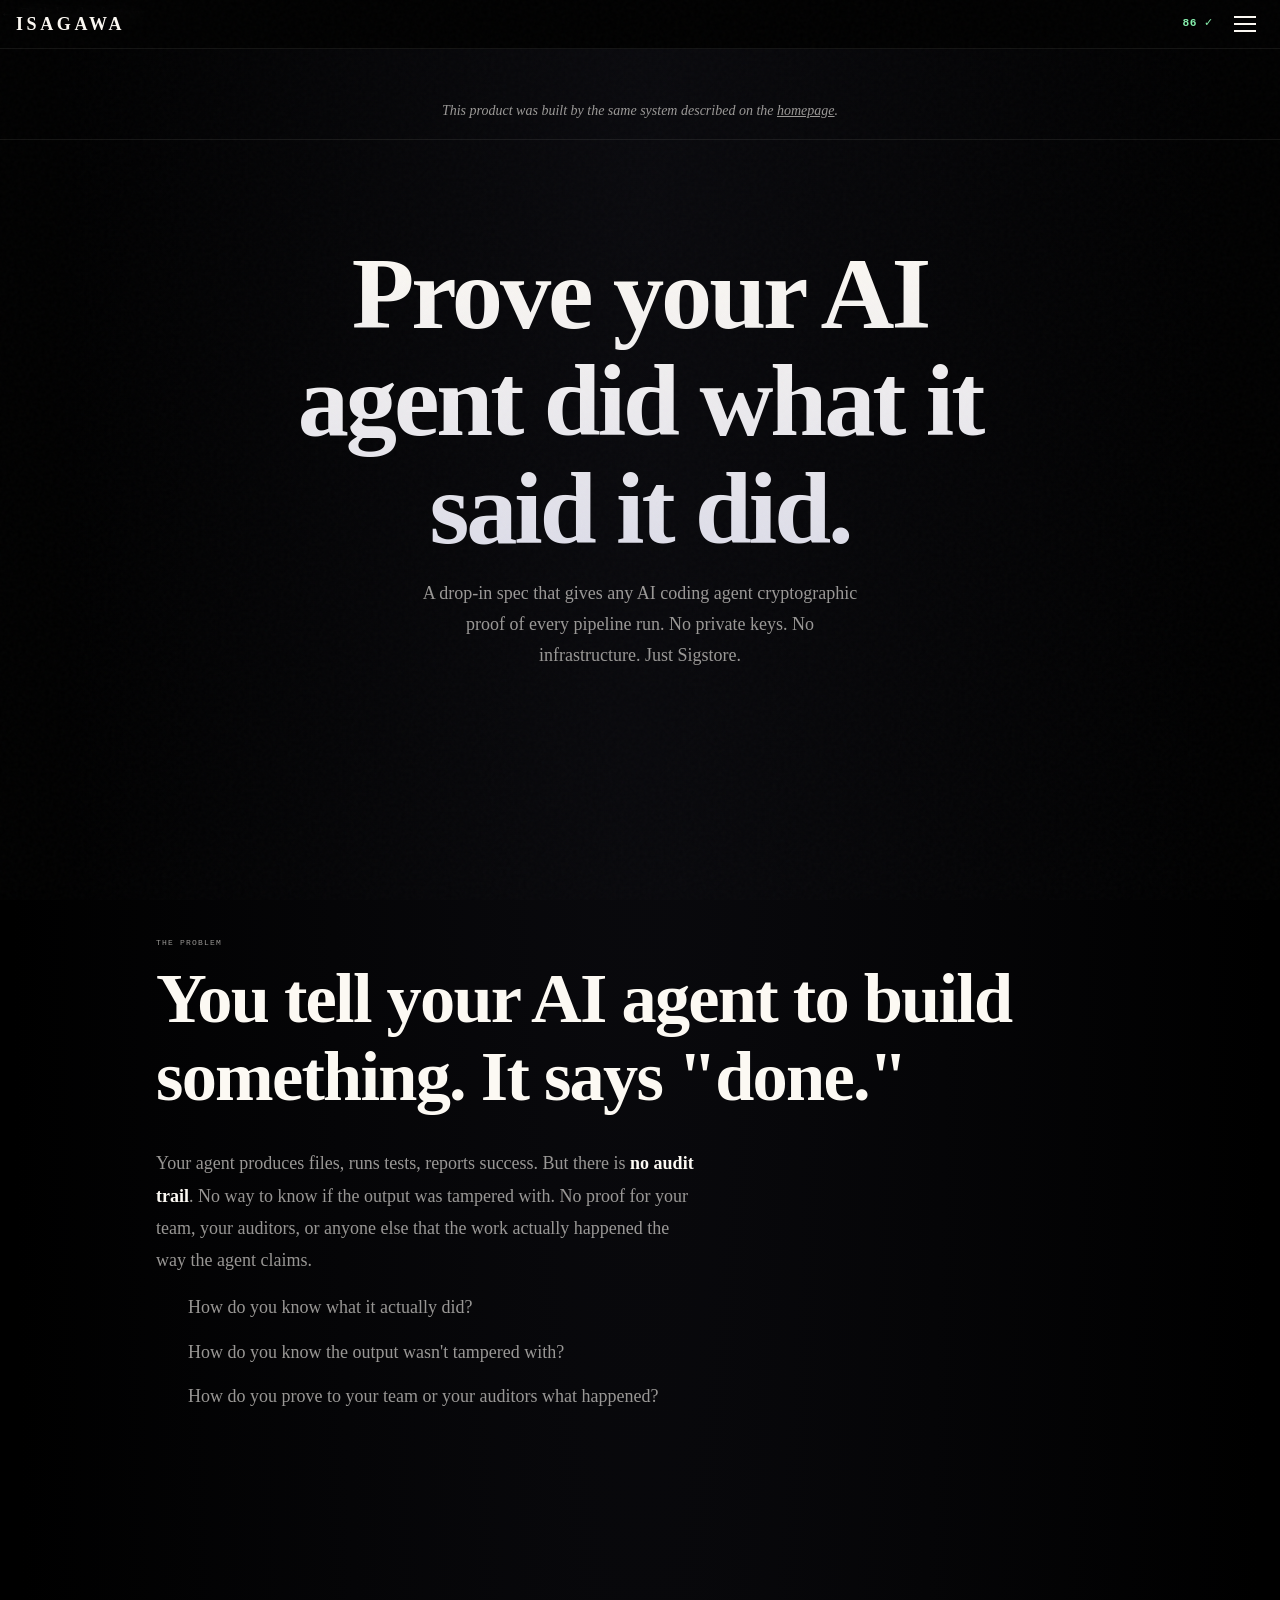
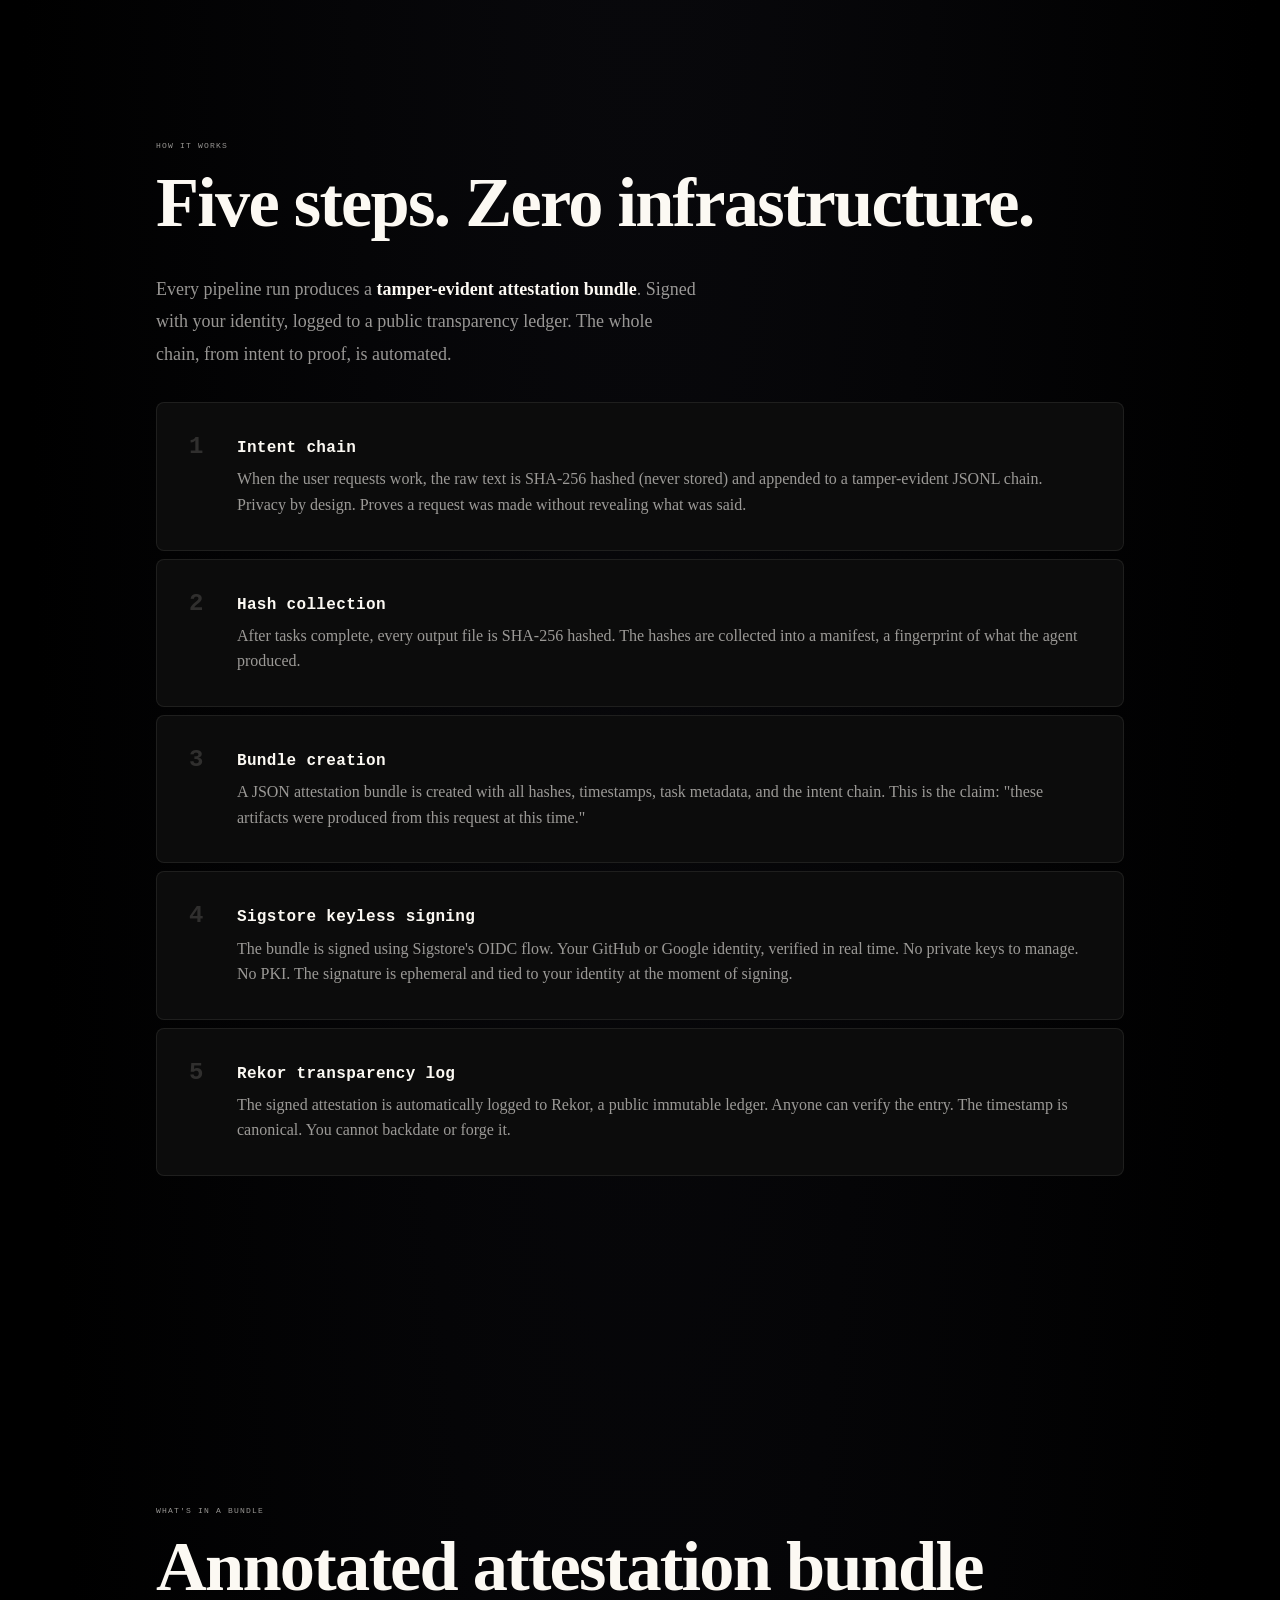
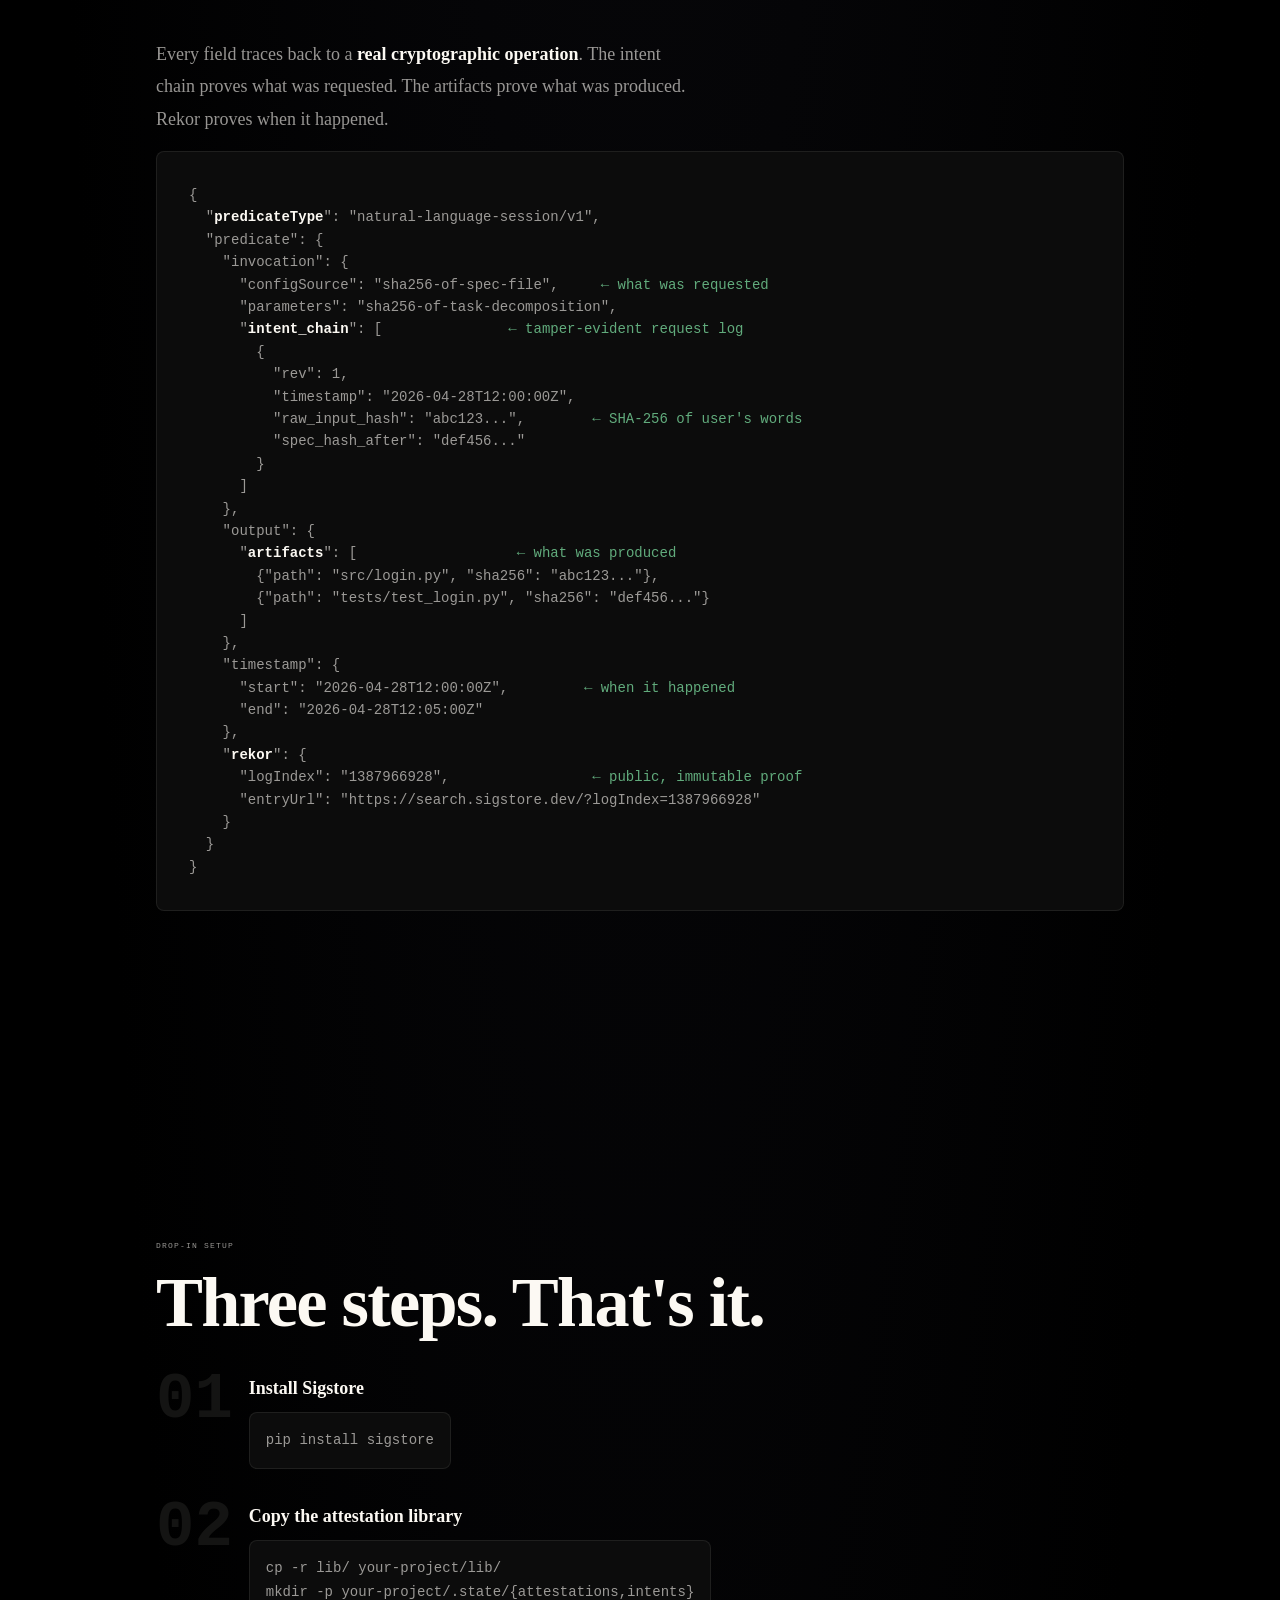
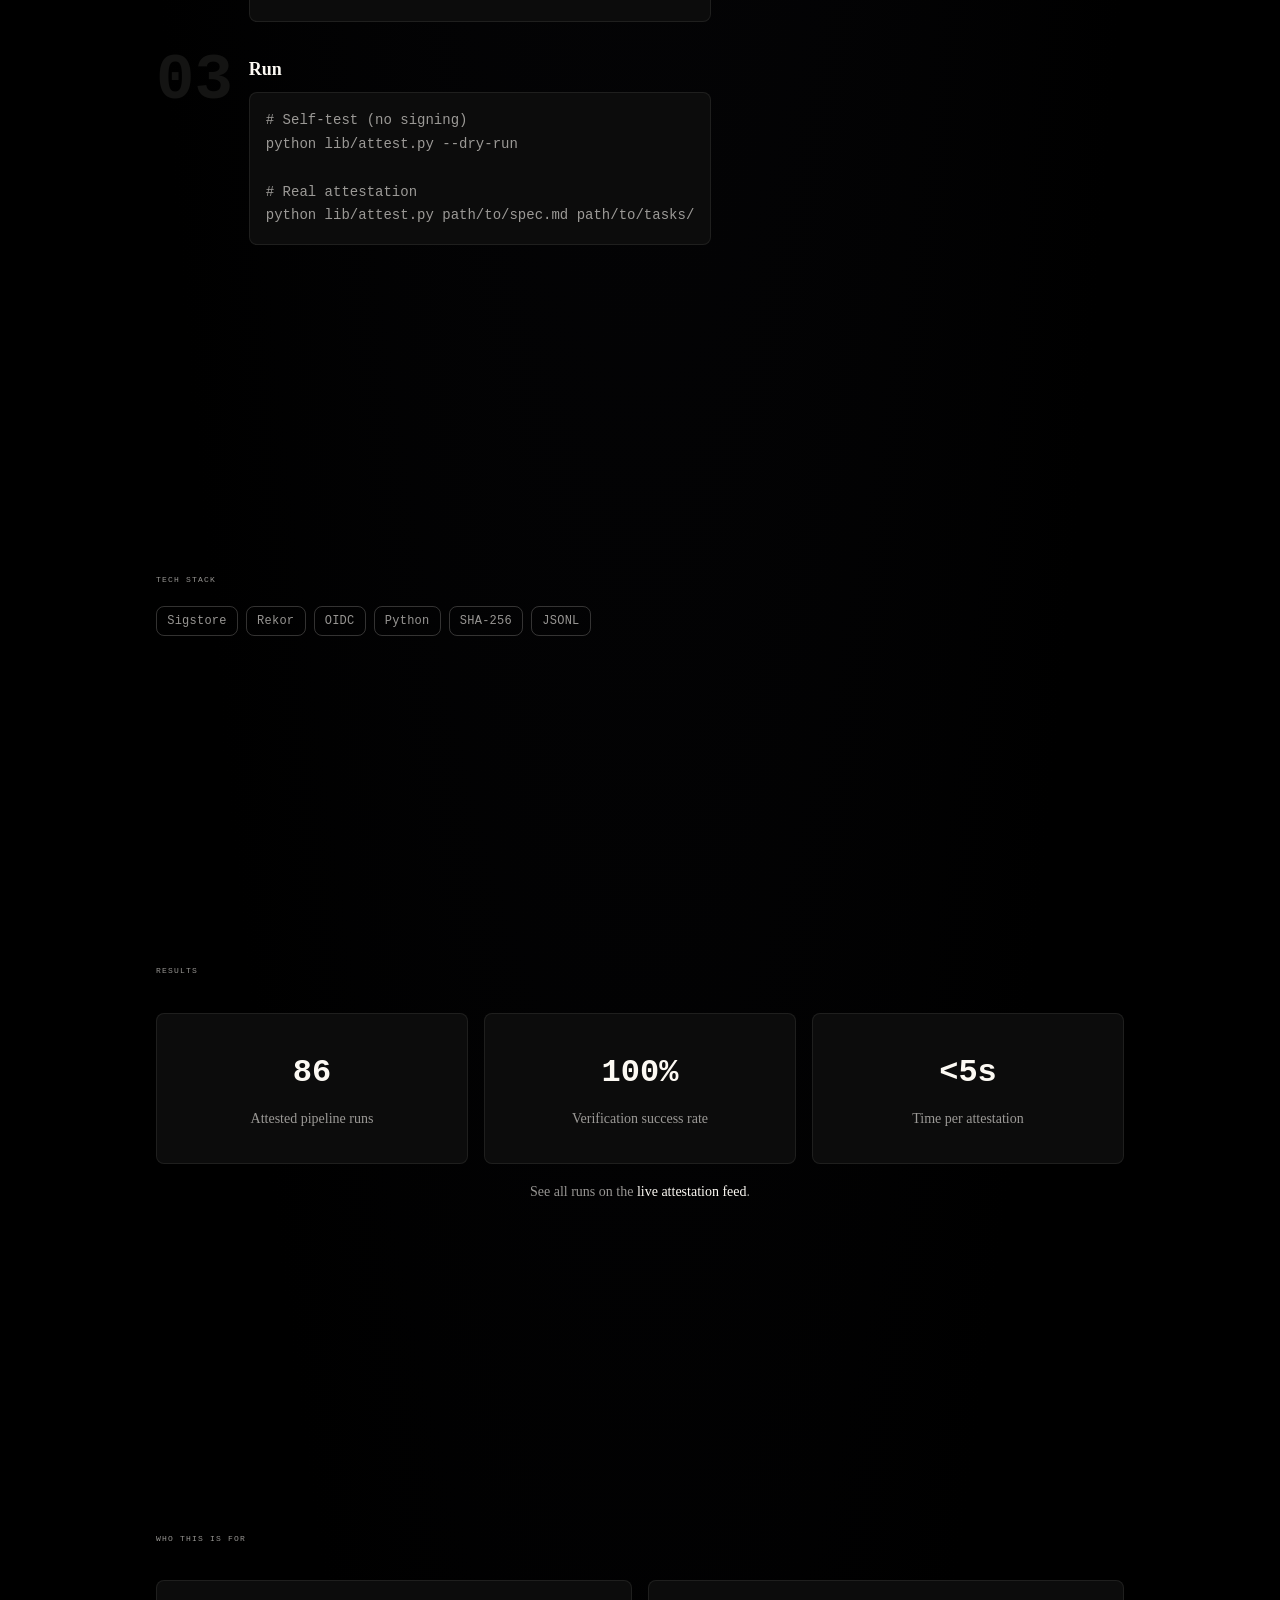
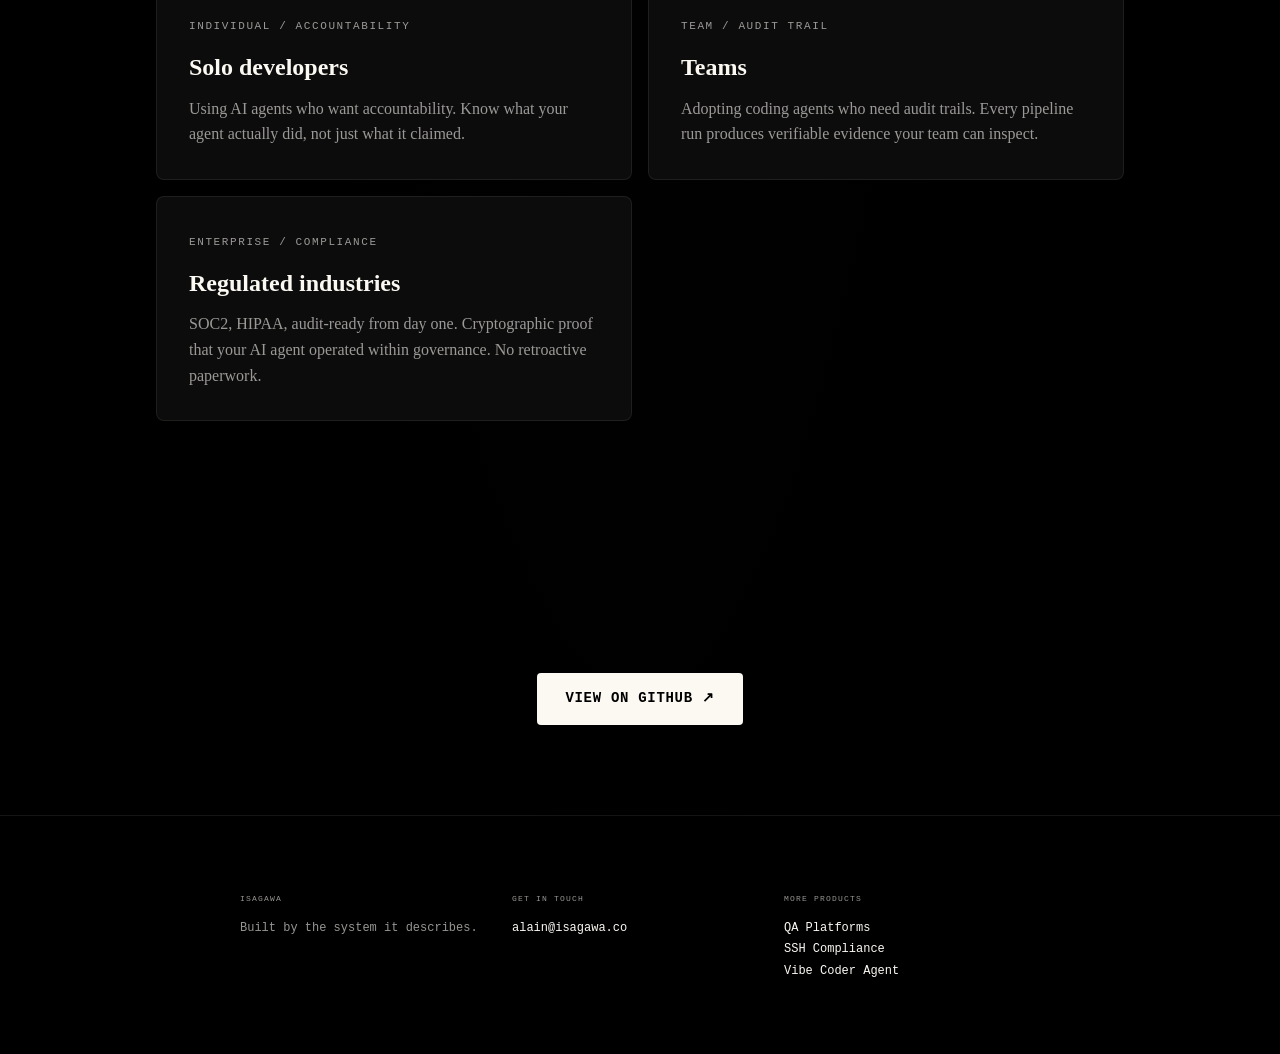
==== attestation.html @ dd785f7c "feat: hamburger-only nav with expandable Products accordion Replace flat inline nav with slide-in pa" ====
<!DOCTYPE html>
<html lang="en">
<head>
  <meta charset="UTF-8">
  <meta name="viewport" content="width=device-width, initial-scale=1.0">
  <title>Isagawa | Attestation Pipeline</title>
  <link rel="stylesheet" href="attestation.css">
  <link rel="stylesheet" href="nav.css">
</head>
<body>
  <header class="site-header">
    <nav class="nav">
      <a href="index.html" class="nav__logo">ISAGAWA</a>
      <div class="nav__actions">
        <a href="feed.html" class="attested-counter"><span class="counter-number" id="nav-count">--</span> ✓</a>
        <button class="nav__hamburger" data-menu-toggle aria-label="Toggle menu" aria-expanded="false">
          <span class="nav__hamburger-line"></span>
          <span class="nav__hamburger-line"></span>
          <span class="nav__hamburger-line"></span>
        </button>
      </div>
      <ul class="nav__links">
        <li><a href="index.html">Home</a></li>
        <li><a href="feed.html">Feed</a></li>
        <li class="nav__section">
          <button class="nav__section-toggle" aria-expanded="false">Products <span class="nav__chevron" aria-hidden="true">▾</span></button>
          <ul class="nav__section-items">
            <li><a href="attestation.html">Attestation</a></li>
            <li><a href="qa-platforms.html">QA Platforms</a></li>
            <li><a href="ssh-compliance.html">SSH Compliance</a></li>
            <li><a href="vibe-coder.html">Vibe Coder</a></li>
          </ul>
        </li>
        <li><a href="story.html">The Story</a></li>
      </ul>
    </nav>
  </header>
  <div class="factory-origin"><a href="index.html">&larr; Built by the factory</a></div>

  <div class="loop-badge">
    This product was built by the same system described on the <a href="index.html#self-extension">homepage</a>.
  </div>

  <section class="hero">
    <h1>Prove your AI agent did what it said it did.</h1>
    <p class="hero__sub">A drop-in spec that gives any AI coding agent cryptographic proof of every pipeline run. No private keys. No infrastructure. Just Sigstore.</p>
  </section>

  <section class="page-section">
    <p class="page-section__label">The Problem</p>
    <h2>You tell your AI agent to build something. It says "done."</h2>
    <p class="page-section__narrative">Your agent produces files, runs tests, reports success. But there is <strong>no audit trail</strong>. No way to know if the output was tampered with. No proof for your team, your auditors, or anyone else that the work actually happened the way the agent claims.</p>
    <ul class="problem-list">
      <li>How do you know what it actually did?</li>
      <li>How do you know the output wasn't tampered with?</li>
      <li>How do you prove to your team or your auditors what happened?</li>
    </ul>
  </section>

  <section class="page-section">
    <p class="page-section__label">How It Works</p>
    <h2>Five steps. Zero infrastructure.</h2>
    <p class="page-section__narrative">Every pipeline run produces a <strong>tamper-evident attestation bundle</strong>. Signed with your identity, logged to a public transparency ledger. The whole chain, from intent to proof, is automated.</p>
    <div class="flow-grid">
      <div class="flow-card">
        <span class="flow-num">1</span>
        <div class="flow-content">
          <h3>Intent chain</h3>
          <p>When the user requests work, the raw text is SHA-256 hashed (never stored) and appended to a tamper-evident JSONL chain. Privacy by design. Proves a request was made without revealing what was said.</p>
        </div>
      </div>
      <div class="flow-card">
        <span class="flow-num">2</span>
        <div class="flow-content">
          <h3>Hash collection</h3>
          <p>After tasks complete, every output file is SHA-256 hashed. The hashes are collected into a manifest, a fingerprint of what the agent produced.</p>
        </div>
      </div>
      <div class="flow-card">
        <span class="flow-num">3</span>
        <div class="flow-content">
          <h3>Bundle creation</h3>
          <p>A JSON attestation bundle is created with all hashes, timestamps, task metadata, and the intent chain. This is the claim: "these artifacts were produced from this request at this time."</p>
        </div>
      </div>
      <div class="flow-card">
        <span class="flow-num">4</span>
        <div class="flow-content">
          <h3>Sigstore keyless signing</h3>
          <p>The bundle is signed using Sigstore's OIDC flow. Your GitHub or Google identity, verified in real time. No private keys to manage. No PKI. The signature is ephemeral and tied to your identity at the moment of signing.</p>
        </div>
      </div>
      <div class="flow-card">
        <span class="flow-num">5</span>
        <div class="flow-content">
          <h3>Rekor transparency log</h3>
          <p>The signed attestation is automatically logged to Rekor, a public immutable ledger. Anyone can verify the entry. The timestamp is canonical. You cannot backdate or forge it.</p>
        </div>
      </div>
    </div>
  </section>

  <section class="page-section">
    <p class="page-section__label">What's in a Bundle</p>
    <h2>Annotated attestation bundle</h2>
    <p class="page-section__narrative">Every field traces back to a <strong>real cryptographic operation</strong>. The intent chain proves what was requested. The artifacts prove what was produced. Rekor proves when it happened.</p>
    <div class="bundle-block">
      <pre>{
  "<span class="hl">predicateType</span>": "natural-language-session/v1",
  "predicate": {
    "invocation": {
      "configSource": "sha256-of-spec-file",     <span class="comment">← what was requested</span>
      "parameters": "sha256-of-task-decomposition",
      "<span class="hl">intent_chain</span>": [               <span class="comment">← tamper-evident request log</span>
        {
          "rev": 1,
          "timestamp": "2026-04-28T12:00:00Z",
          "raw_input_hash": "abc123...",        <span class="comment">← SHA-256 of user's words</span>
          "spec_hash_after": "def456..."
        }
      ]
    },
    "output": {
      "<span class="hl">artifacts</span>": [                   <span class="comment">← what was produced</span>
        {"path": "src/login.py", "sha256": "abc123..."},
        {"path": "tests/test_login.py", "sha256": "def456..."}
      ]
    },
    "timestamp": {
      "start": "2026-04-28T12:00:00Z",         <span class="comment">← when it happened</span>
      "end": "2026-04-28T12:05:00Z"
    },
    "<span class="hl">rekor</span>": {
      "logIndex": "1387966928",                 <span class="comment">← public, immutable proof</span>
      "entryUrl": "https://search.sigstore.dev/?logIndex=1387966928"
    }
  }
}</pre>
    </div>
  </section>

  <section class="page-section">
    <p class="page-section__label">Drop-in Setup</p>
    <h2>Three steps. That's it.</h2>
    <div class="setup-grid">
      <div class="setup-card">
        <span class="setup-num">01</span>
        <div class="setup-body">
          <h3>Install Sigstore</h3>
          <code class="code-block">pip install sigstore</code>
        </div>
      </div>
      <div class="setup-card">
        <span class="setup-num">02</span>
        <div class="setup-body">
          <h3>Copy the attestation library</h3>
          <code class="code-block">cp -r lib/ your-project/lib/
mkdir -p your-project/.state/{attestations,intents}</code>
        </div>
      </div>
      <div class="setup-card">
        <span class="setup-num">03</span>
        <div class="setup-body">
          <h3>Run</h3>
          <code class="code-block"># Self-test (no signing)
python lib/attest.py --dry-run

# Real attestation
python lib/attest.py path/to/spec.md path/to/tasks/</code>
        </div>
      </div>
    </div>
  </section>

  <section class="page-section">
    <p class="page-section__label">Tech Stack</p>
    <div class="badges">
      <span class="badge">Sigstore</span>
      <span class="badge">Rekor</span>
      <span class="badge">OIDC</span>
      <span class="badge">Python</span>
      <span class="badge">SHA-256</span>
      <span class="badge">JSONL</span>
    </div>
  </section>

  <section class="page-section">
    <p class="page-section__label">Results</p>
    <div class="results-grid">
      <div class="result-card">
        <span class="result-stat" id="result-count">--</span>
        <span class="result-label">Attested pipeline runs</span>
      </div>
      <div class="result-card">
        <span class="result-stat">100%</span>
        <span class="result-label">Verification success rate</span>
      </div>
      <div class="result-card">
        <span class="result-stat">&lt;5s</span>
        <span class="result-label">Time per attestation</span>
      </div>
    </div>
    <p class="results-link">See all runs on the <a href="feed.html">live attestation feed</a>.</p>
  </section>

  <section class="page-section">
    <p class="page-section__label">Who This Is For</p>
    <div class="evidence-grid">
      <div class="evidence-card">
        <p class="card-tags">INDIVIDUAL / ACCOUNTABILITY</p>
        <h3>Solo developers</h3>
        <p>Using AI agents who want accountability. Know what your agent actually did, not just what it claimed.</p>
      </div>
      <div class="evidence-card">
        <p class="card-tags">TEAM / AUDIT TRAIL</p>
        <h3>Teams</h3>
        <p>Adopting coding agents who need audit trails. Every pipeline run produces verifiable evidence your team can inspect.</p>
      </div>
      <div class="evidence-card">
        <p class="card-tags">ENTERPRISE / COMPLIANCE</p>
        <h3>Regulated industries</h3>
        <p>SOC2, HIPAA, audit-ready from day one. Cryptographic proof that your AI agent operated within governance. No retroactive paperwork.</p>
      </div>
    </div>
  </section>

  <section class="cta">
    <a href="https://github.com/isagawa-co/agent-attestation-spec" class="cta-button" target="_blank" rel="noopener">View on GitHub ↗</a>
  </section>

  <footer>
    <div class="footer__grid">
      <div class="footer__col">
        <p class="footer__col-header">Isagawa</p>
        <p>Built by the system it describes.</p>
      </div>
      <div class="footer__col">
        <p class="footer__col-header">Get in touch</p>
        <a href="mailto:alain@isagawa.co">alain@isagawa.co</a>
      </div>
      <div class="footer__col">
        <p class="footer__col-header">More products</p>
        <a href="qa-platforms.html">QA Platforms</a>
        <a href="ssh-compliance.html">SSH Compliance</a>
        <a href="vibe-coder.html">Vibe Coder Agent</a>
      </div>
    </div>
  </footer>

  <script>
  (function() {
    fetch('feed-count.txt')
      .then(function(r) { return r.text(); })
      .then(function(t) {
        var n = parseInt(t.trim(), 10);
        if (!isNaN(n)) {
          var el = document.getElementById('nav-count');
          if (el) el.textContent = n;
          var rc = document.getElementById('result-count');
          if (rc) rc.textContent = n;
        }
      })
      .catch(function() {});
  })();
  </script>
  <script src="nav.js"></script>
</body>
</html>
---- attestation.css ----
:root {
  --bg-primary: rgb(0, 0, 0);
  --bg-surface: rgb(12, 12, 12);
  --bg-elevated: rgb(24, 24, 24);
  --text-primary: rgb(252, 249, 243);
  --text-secondary: rgba(252, 249, 243, 0.6);
  --accent: #fcf9f3;
  --accent-hover: rgb(255, 255, 255);
  --accent-glow: rgba(252, 249, 243, 0.15);
  --border-subtle: rgba(252, 249, 243, 0.08);
  --border-strong: rgba(252, 249, 243, 0.2);
  --font-heading: "STIX Two Text", "STIX Two Text Fallback", serif;
  --font-body: "STIX Two Text", "STIX Two Text Fallback", serif;
  --font-mono: "SF Mono", "Fira Code", "Fira Mono", "Roboto Mono", monospace;
  --text-xs: 0.75rem; --text-sm: 0.875rem; --text-base: 1rem;
  --text-lg: 1.125rem; --text-xl: 1.25rem; --text-2xl: 1.5rem;
  --text-3xl: 2rem; --text-hero: 3rem;
  --space-xs: 0.25rem; --space-sm: 0.5rem; --space-md: 1rem;
  --space-lg: 2rem; --space-xl: 4rem;
  --card-bg: var(--bg-surface); --card-border: var(--border-subtle); --card-radius: 0.5rem; --card-padding: var(--space-lg);
  --grid-gap: 1rem;
}
*, *::before, *::after { box-sizing: border-box; margin: 0; padding: 0; }
html { scroll-behavior: smooth; }
body { font-family: var(--font-body); font-size: var(--text-base); line-height: 1.7; background: radial-gradient(ellipse at 50% 0%, rgb(10, 10, 14) 0%, rgb(0, 0, 0) 70%); color: var(--text-primary); min-height: 100vh; }
body::before { content: ''; position: fixed; top: 0; left: 0; width: 100%; height: 100%; opacity: 0.025; pointer-events: none; z-index: 9999; background-image: url("data:image/svg+xml,%3Csvg viewBox='0 0 256 256' xmlns='http://www.w3.org/2000/svg'%3E%3Cfilter id='noise'%3E%3CfeTurbulence type='fractalNoise' baseFrequency='0.9' numOctaves='4' stitchTiles='stitch'/%3E%3C/filter%3E%3Crect width='100%25' height='100%25' filter='url(%23noise)'/%3E%3C/svg%3E"); }
h1, h2, h3 { font-family: var(--font-heading); }
a { color: var(--accent); text-decoration: none; }
a:hover { color: var(--accent-hover); }

/* Nav — fixed, blurred, matches main site */
.site-header { position: fixed; top: 0; left: 0; right: 0; z-index: 100; background: rgba(0, 0, 0, 0.9); backdrop-filter: blur(8px); border-bottom: 1px solid var(--border-subtle); }
.nav { display: flex; align-items: center; justify-content: space-between; padding: var(--space-sm) var(--space-md); max-width: 1920px; margin: 0 auto; }
.nav__logo { font-family: var(--font-heading); font-size: var(--text-lg); font-weight: 700; color: var(--accent); text-decoration: none; letter-spacing: 0.2em; }
.nav__links { list-style: none; display: flex; gap: var(--space-lg); align-items: center; }
.nav__links a { font-family: var(--font-mono); font-size: var(--text-xs); color: var(--text-secondary); letter-spacing: 0.05em; transition: color 0.2s ease; }
.nav__links a:hover { color: var(--accent); text-decoration: none; }
.attested-counter a { color: rgba(134, 239, 172, 0.7); font-size: var(--text-xs); }
.attested-counter a:hover { color: rgb(134, 239, 172); }
.counter-number { font-weight: 700; }

/* Sections — generous padding like main site */
.page-section { padding: clamp(8rem, 18vh, 18rem) var(--space-md); max-width: 1000px; margin: 0 auto; }
.page-section__label { font-family: var(--font-mono); font-size: var(--text-xs); font-variant: all-small-caps; letter-spacing: 0.1em; color: var(--text-secondary); margin-bottom: var(--space-sm); }
.page-section h2 { font-size: clamp(2.75rem, 5.5vw, 5rem); font-weight: 600; letter-spacing: -0.025em; line-height: 1.1; color: var(--text-primary); margin-bottom: var(--space-lg); }
.page-section__narrative { font-size: var(--text-lg); color: var(--text-secondary); max-width: 60ch; line-height: 1.8; }
.page-section__narrative strong { font-weight: 700; color: var(--text-primary); }

/* Loop badge */
.loop-badge { text-align: center; padding: var(--space-md); margin-top: 3.5rem; color: var(--text-secondary); font-size: var(--text-sm); font-style: italic; border-bottom: 1px solid var(--border-subtle); }
.loop-badge a { color: var(--text-secondary); text-decoration: underline; }

/* Hero */
.hero { min-height: 70vh; display: flex; flex-direction: column; align-items: center; justify-content: center; text-align: center; padding: var(--space-xl) var(--space-md); }
.hero h1 { font-size: clamp(3.5rem, 8vw, 7rem); font-weight: 600; letter-spacing: -0.03em; line-height: 1.05; background: linear-gradient(180deg, #fcf9f3 0%, #dcdce8 100%); -webkit-background-clip: text; -webkit-text-fill-color: transparent; background-clip: text; max-width: 16ch; margin-bottom: var(--space-md); }
.hero__sub { font-size: clamp(1rem, 1.5vw, var(--text-lg)); color: var(--text-secondary); max-width: 50ch; }

/* Problem — em-dash list */
.problem-list { list-style: none; display: flex; flex-direction: column; gap: var(--space-md); margin-top: var(--space-md); }
.problem-list li { padding-left: var(--space-lg); position: relative; color: var(--text-secondary); font-size: var(--text-lg); line-height: 1.6; }
.problem-list li::before { content: none; }

/* Evidence cards — matching main site */
.evidence-grid { display: grid; grid-template-columns: repeat(2, 1fr); gap: var(--grid-gap); margin-top: var(--space-lg); }
.evidence-card { background: var(--card-bg); border: 1px solid var(--card-border); border-radius: var(--card-radius); padding: var(--card-padding); transition: transform 250ms ease, border-color 250ms ease, box-shadow 250ms ease; }
.evidence-card:hover { transform: translateY(-2px); border-color: rgba(252, 249, 243, 0.3); box-shadow: 0 4px 24px rgba(252, 249, 243, 0.06); }
.card-tags { font-family: var(--font-mono); font-size: var(--text-xs); font-variant: all-small-caps; letter-spacing: 0.1em; color: var(--text-secondary); margin-bottom: 0.5rem; }
.evidence-card h3 { font-size: clamp(1.125rem, 2vw, 1.5rem); font-weight: 600; color: var(--text-primary); margin-bottom: var(--space-sm); }
.evidence-card p { font-size: var(--text-base); color: var(--text-secondary); line-height: 1.6; }
.evidence-stat { display: inline-block; font-family: var(--font-mono); font-size: var(--text-2xl); font-weight: 700; color: var(--accent); margin-bottom: var(--space-xs); }

/* Flow steps — card-based */
.flow-grid { display: flex; flex-direction: column; gap: var(--space-sm); margin-top: var(--space-lg); }
.flow-card { display: flex; align-items: flex-start; gap: var(--space-md); background: var(--card-bg); border: 1px solid var(--card-border); border-radius: var(--card-radius); padding: var(--space-lg); transition: border-color 250ms ease; }
.flow-card:hover { border-color: rgba(252, 249, 243, 0.2); }
.flow-num { font-family: var(--font-mono); font-size: var(--text-2xl); font-weight: 700; color: rgba(252, 249, 243, 0.15); flex-shrink: 0; line-height: 1; min-width: 2rem; }
.flow-content h3 { font-family: var(--font-mono); font-size: var(--text-base); font-weight: 600; color: var(--text-primary); margin-bottom: var(--space-xs); letter-spacing: 0.02em; }
.flow-content p { font-size: var(--text-base); color: var(--text-secondary); line-height: 1.6; }

/* Bundle anatomy */
.bundle-block { background: var(--card-bg); border: 1px solid var(--card-border); border-radius: var(--card-radius); padding: var(--space-lg); overflow-x: auto; margin-top: var(--space-md); }
.bundle-block pre { font-family: var(--font-mono); font-size: var(--text-sm); line-height: 1.6; color: var(--text-secondary); white-space: pre; }
.bundle-block .hl { color: var(--text-primary); font-weight: 600; }
.bundle-block .comment { color: rgba(134, 239, 172, 0.7); }

/* Setup */
.setup-grid { display: flex; flex-direction: column; gap: var(--space-lg); margin-top: var(--space-lg); }
.setup-card { display: flex; gap: var(--space-md); align-items: flex-start; }
.setup-num { font-family: var(--font-mono); font-size: clamp(3rem, 5vw, 4rem); font-weight: 700; color: rgba(252, 249, 243, 0.08); line-height: 0.85; flex-shrink: 0; min-width: 3.5rem; }
.setup-body h3 { font-size: var(--text-lg); font-weight: 600; margin-bottom: var(--space-sm); }
.code-block { font-family: var(--font-mono); font-size: var(--text-sm); background: var(--card-bg); border: 1px solid var(--card-border); border-radius: var(--card-radius); padding: var(--space-md); display: block; white-space: pre; overflow-x: auto; color: var(--text-secondary); }

/* Badges */
.badges { display: flex; flex-wrap: wrap; gap: var(--space-sm); margin-top: var(--space-md); }
.badge { font-family: var(--font-mono); font-size: var(--text-xs); color: var(--text-secondary); border: 1px solid var(--border-strong); border-radius: var(--card-radius); padding: 0.35em 0.85em; letter-spacing: 0.02em; }

/* Results — stat cards */
.results-grid { display: grid; grid-template-columns: repeat(3, 1fr); gap: var(--grid-gap); margin-top: var(--space-lg); }
.result-card { background: var(--card-bg); border: 1px solid var(--card-border); border-radius: var(--card-radius); padding: var(--card-padding); text-align: center; transition: border-color 250ms ease; }
.result-card:hover { border-color: rgba(252, 249, 243, 0.2); }
.result-stat { font-family: var(--font-mono); font-size: var(--text-3xl); font-weight: 700; color: var(--accent); display: block; margin-bottom: var(--space-xs); }
.result-label { font-size: var(--text-sm); color: var(--text-secondary); }
.results-link { text-align: center; margin-top: var(--space-md); font-size: var(--text-sm); color: var(--text-secondary); }

/* CTA */
.cta { text-align: center; padding: clamp(4rem, 10vh, 8rem) var(--space-md); }
.cta-button { display: inline-flex; align-items: center; gap: 0.5rem; background: var(--accent); color: var(--bg-primary); padding: 0.875rem 1.75rem; border-radius: 0.25rem; font-family: var(--font-mono); font-size: var(--text-sm); font-weight: 600; letter-spacing: 0.05em; text-transform: uppercase; text-decoration: none; transition: background 0.2s ease; }
.cta-button:hover { background: var(--accent-hover); color: var(--bg-primary); text-decoration: none; }

/* Footer */
footer { padding: clamp(4rem, 8vh, 6rem) var(--space-md); border-top: 1px solid var(--border-subtle); }
.footer__grid { display: grid; grid-template-columns: repeat(3, 1fr); gap: var(--grid-gap); max-width: 800px; margin: 0 auto; }
.footer__col-header { font-family: var(--font-mono); font-variant: all-small-caps; letter-spacing: 0.1em; font-size: var(--text-xs); color: var(--text-secondary); margin-bottom: var(--space-sm); }
.footer__col p, .footer__col a { font-family: var(--font-mono); font-size: var(--text-xs); color: var(--text-secondary); line-height: 1.8; }
.footer__col a { color: var(--accent); display: block; }

/* Responsive */
@media (max-width: 768px) {
  .nav__links { display: none; }
  .hero h1 { font-size: clamp(2.5rem, 8vw, 4rem); }
  .evidence-grid, .results-grid { grid-template-columns: 1fr; }
  .page-section { padding: clamp(4rem, 10vh, 8rem) var(--space-md); }
  .footer__grid { grid-template-columns: 1fr; gap: var(--space-lg); }
}
---- nav.css ----
/* =============================================
   NAV — Hamburger + Accordion (all pages)
   Loaded after page CSS — overrides per-page nav
   ============================================= */

/* Hamburger always visible */
.nav__hamburger {
  display: flex;
  flex-direction: column;
  gap: 5px;
  background: transparent;
  border: none;
  cursor: pointer;
  padding: 0.5rem;
  position: relative;
  z-index: 200;
}

.nav__hamburger-line {
  display: block;
  width: 22px;
  height: 2px;
  background: var(--text-primary, #f5f4ef);
  transition: transform 0.25s ease, opacity 0.2s ease;
  transform-origin: center;
}

/* X animation when open */
.nav__hamburger[aria-expanded="true"] .nav__hamburger-line:nth-child(1) {
  transform: translateY(7px) rotate(45deg);
}
.nav__hamburger[aria-expanded="true"] .nav__hamburger-line:nth-child(2) {
  opacity: 0;
  transform: scaleX(0);
}
.nav__hamburger[aria-expanded="true"] .nav__hamburger-line:nth-child(3) {
  transform: translateY(-7px) rotate(-45deg);
}

/* Nav actions group (counter + hamburger) */
.nav__actions {
  display: flex;
  align-items: center;
  gap: 0.75rem;
}

/* Attested counter in header */
.nav .attested-counter,
.nav .attested-counter a {
  font-family: var(--font-mono, monospace);
  font-size: 0.7rem;
  color: rgb(134, 239, 172);
  letter-spacing: 0.05em;
  list-style: none;
}

/* Hide old inline nav links — replaced by slide panel */
.nav__links {
  display: none;
  position: fixed;
  top: 0;
  right: 0;
  width: 240px;
  height: 100vh;
  background: #0a0a0a;
  border-left: 1px solid rgba(255, 255, 255, 0.08);
  flex-direction: column;
  padding: 3.5rem 1.5rem 2rem;
  z-index: 150;
  gap: 0;
  overflow-y: auto;
  list-style: none;
  margin: 0;
}

.nav__links.nav__links--open {
  display: flex;
}

/* Top-level link items */
.nav__links > li {
  border-bottom: 1px solid rgba(255, 255, 255, 0.06);
}

.nav__links > li > a {
  display: block;
  padding: 0.65rem 0;
  font-family: var(--font-mono, monospace);
  font-size: 0.75rem;
  color: rgba(255, 255, 255, 0.5);
  letter-spacing: 0.06em;
  transition: color 0.2s ease;
  text-decoration: none;
}

.nav__links > li > a:hover {
  color: var(--accent, #f5f4ef);
}

/* Accordion section (e.g. Products) */
.nav__section {
  border-bottom: 1px solid rgba(255, 255, 255, 0.06);
}

.nav__section-toggle {
  display: flex;
  align-items: center;
  justify-content: space-between;
  width: 100%;
  background: none;
  border: none;
  cursor: pointer;
  font-family: var(--font-mono, monospace);
  font-size: 0.75rem;
  color: rgba(255, 255, 255, 0.5);
  letter-spacing: 0.06em;
  padding: 0.65rem 0;
  text-align: left;
}

.nav__section-toggle:hover {
  color: var(--accent, #f5f4ef);
}

.nav__chevron {
  transition: transform 0.2s ease;
  font-style: normal;
  font-size: 0.65rem;
  opacity: 0.6;
}

.nav__section-toggle[aria-expanded="true"] .nav__chevron {
  transform: rotate(180deg);
}

/* Accordion items (hidden by default) */
.nav__section-items {
  display: none;
  list-style: none;
  padding: 0.25rem 0 0.5rem 0.75rem;
  margin: 0;
}

.nav__section-items.nav__section-items--open {
  display: block;
}

.nav__section-items li a {
  display: block;
  padding: 0.4rem 0;
  font-family: var(--font-mono, monospace);
  font-size: 0.7rem;
  color: rgba(255, 255, 255, 0.38);
  letter-spacing: 0.06em;
  transition: color 0.2s ease;
  text-decoration: none;
}

.nav__section-items li a:hover {
  color: var(--accent, #f5f4ef);
}

/* Mobile: full-width panel */
@media (max-width: 767px) {
  .nav__links {
    width: 100%;
    border-left: none;
    border-top: 1px solid rgba(255, 255, 255, 0.08);
    top: 56px;
    height: calc(100vh - 56px);
  }
}
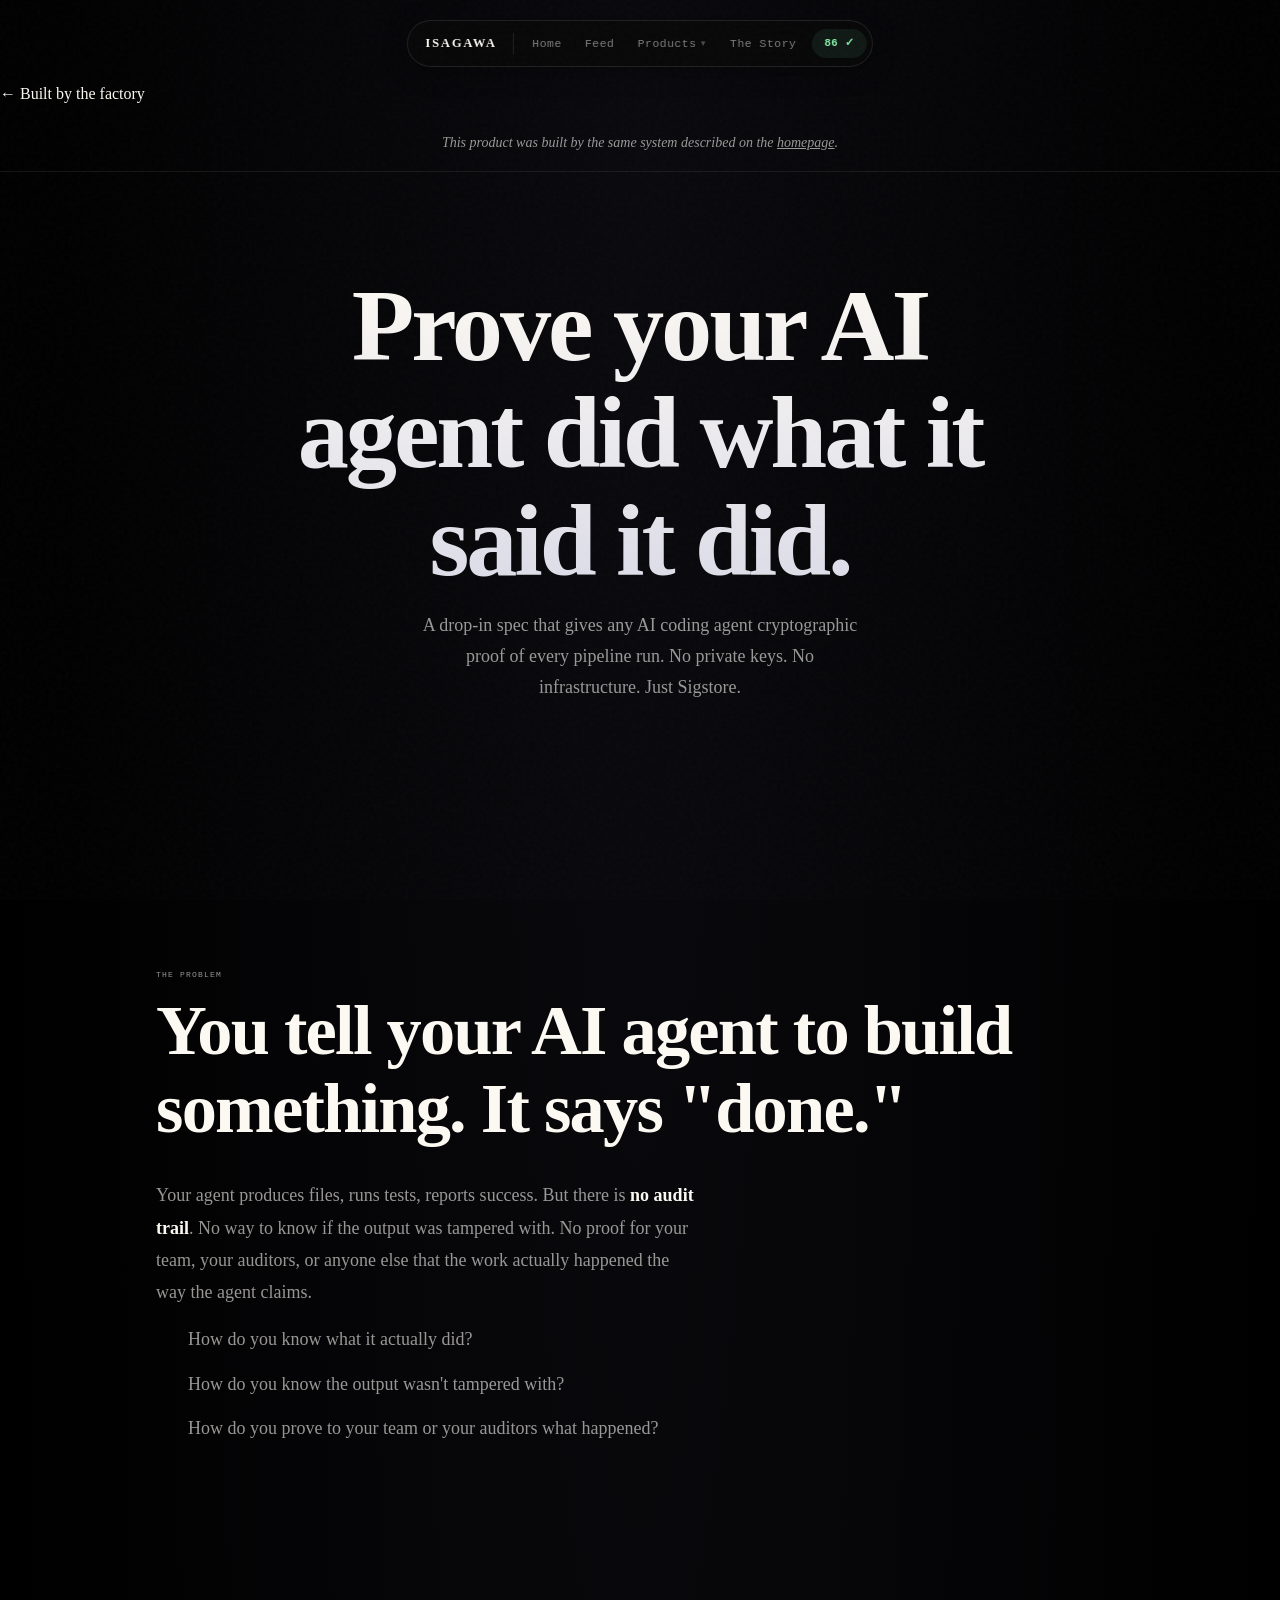
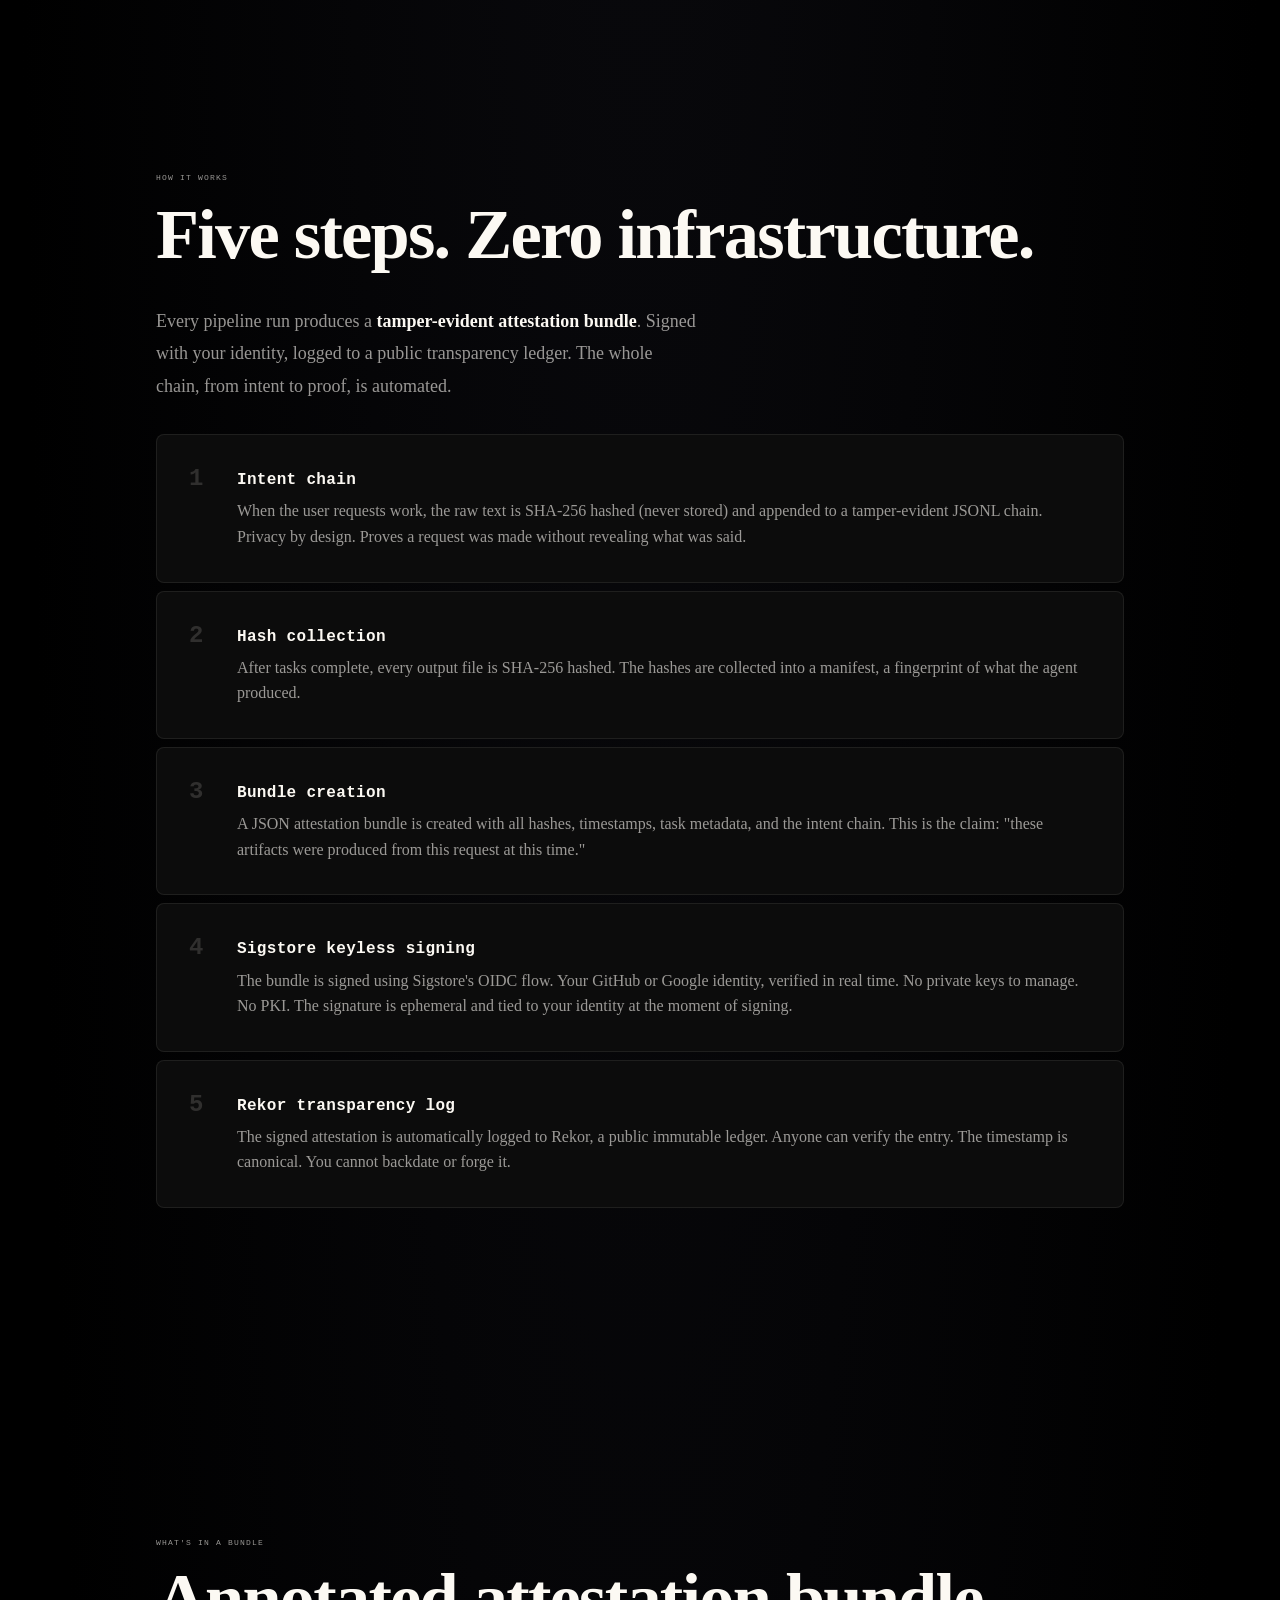
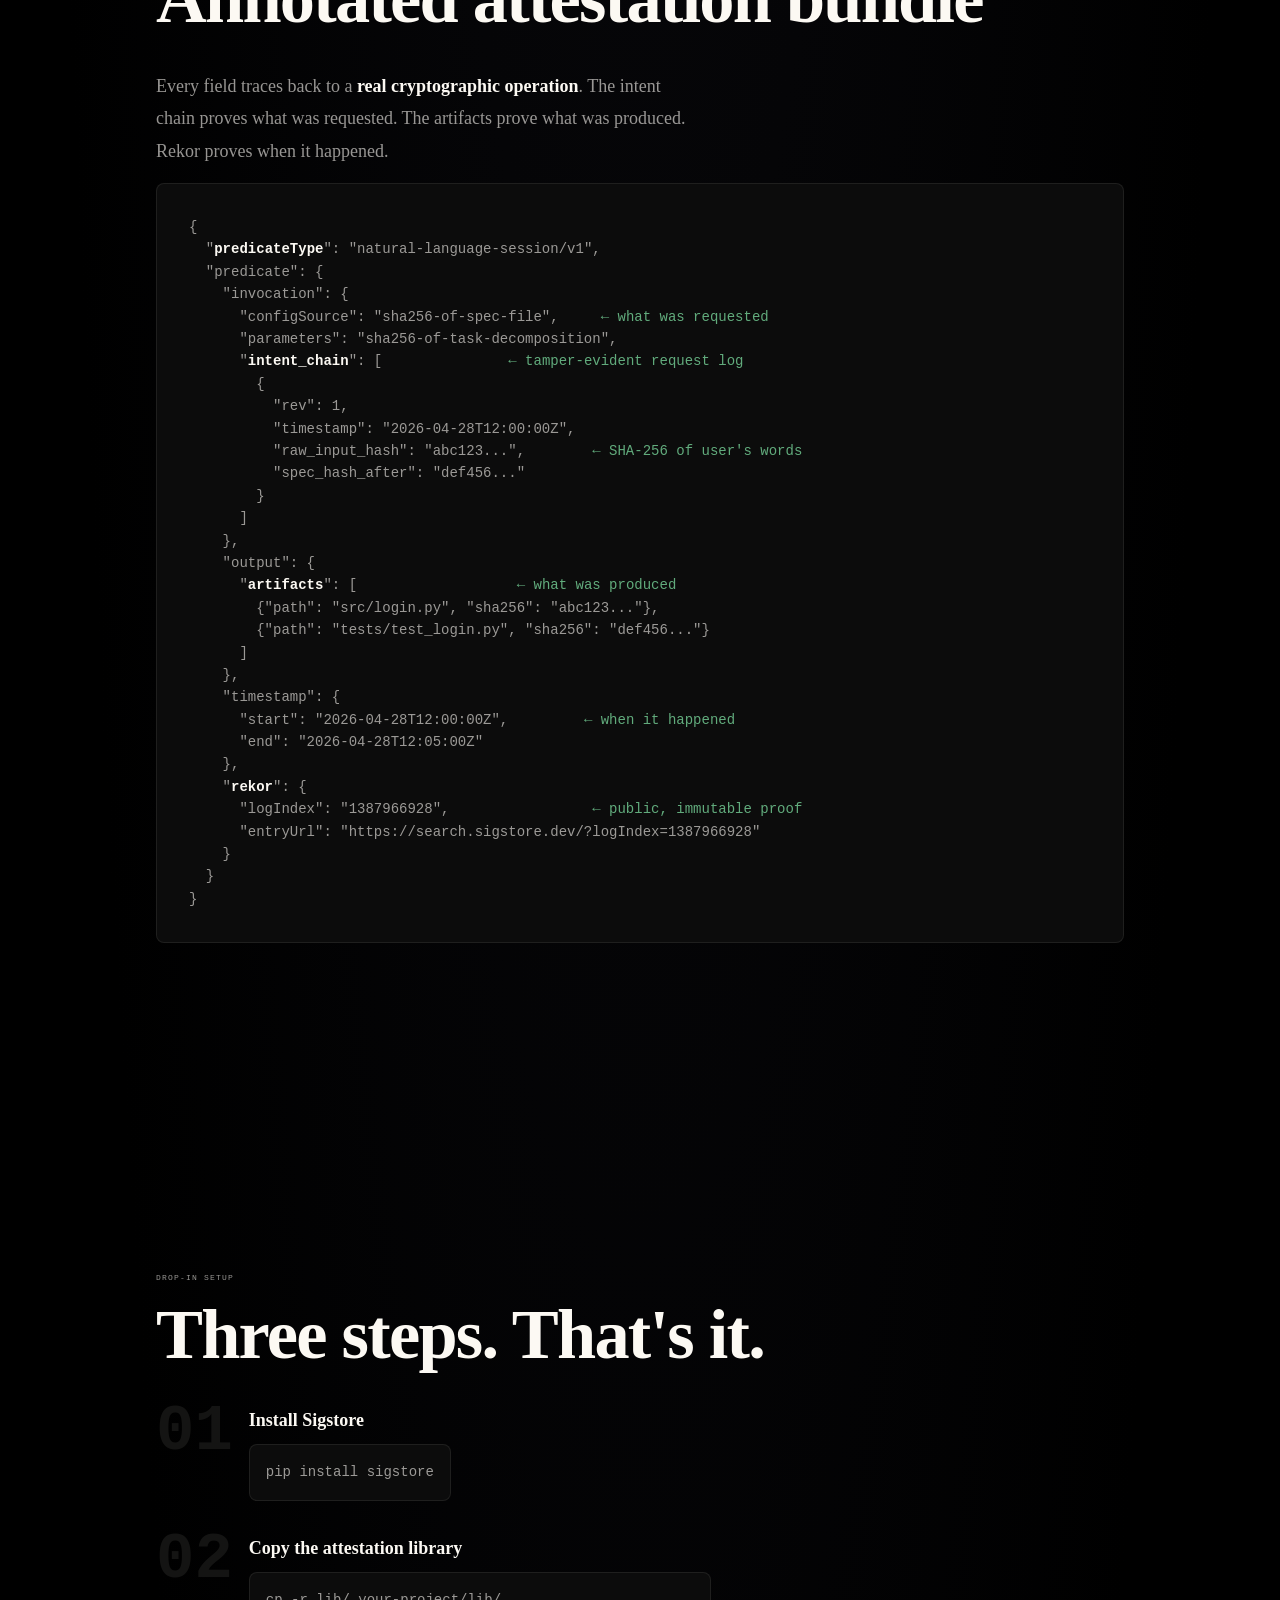
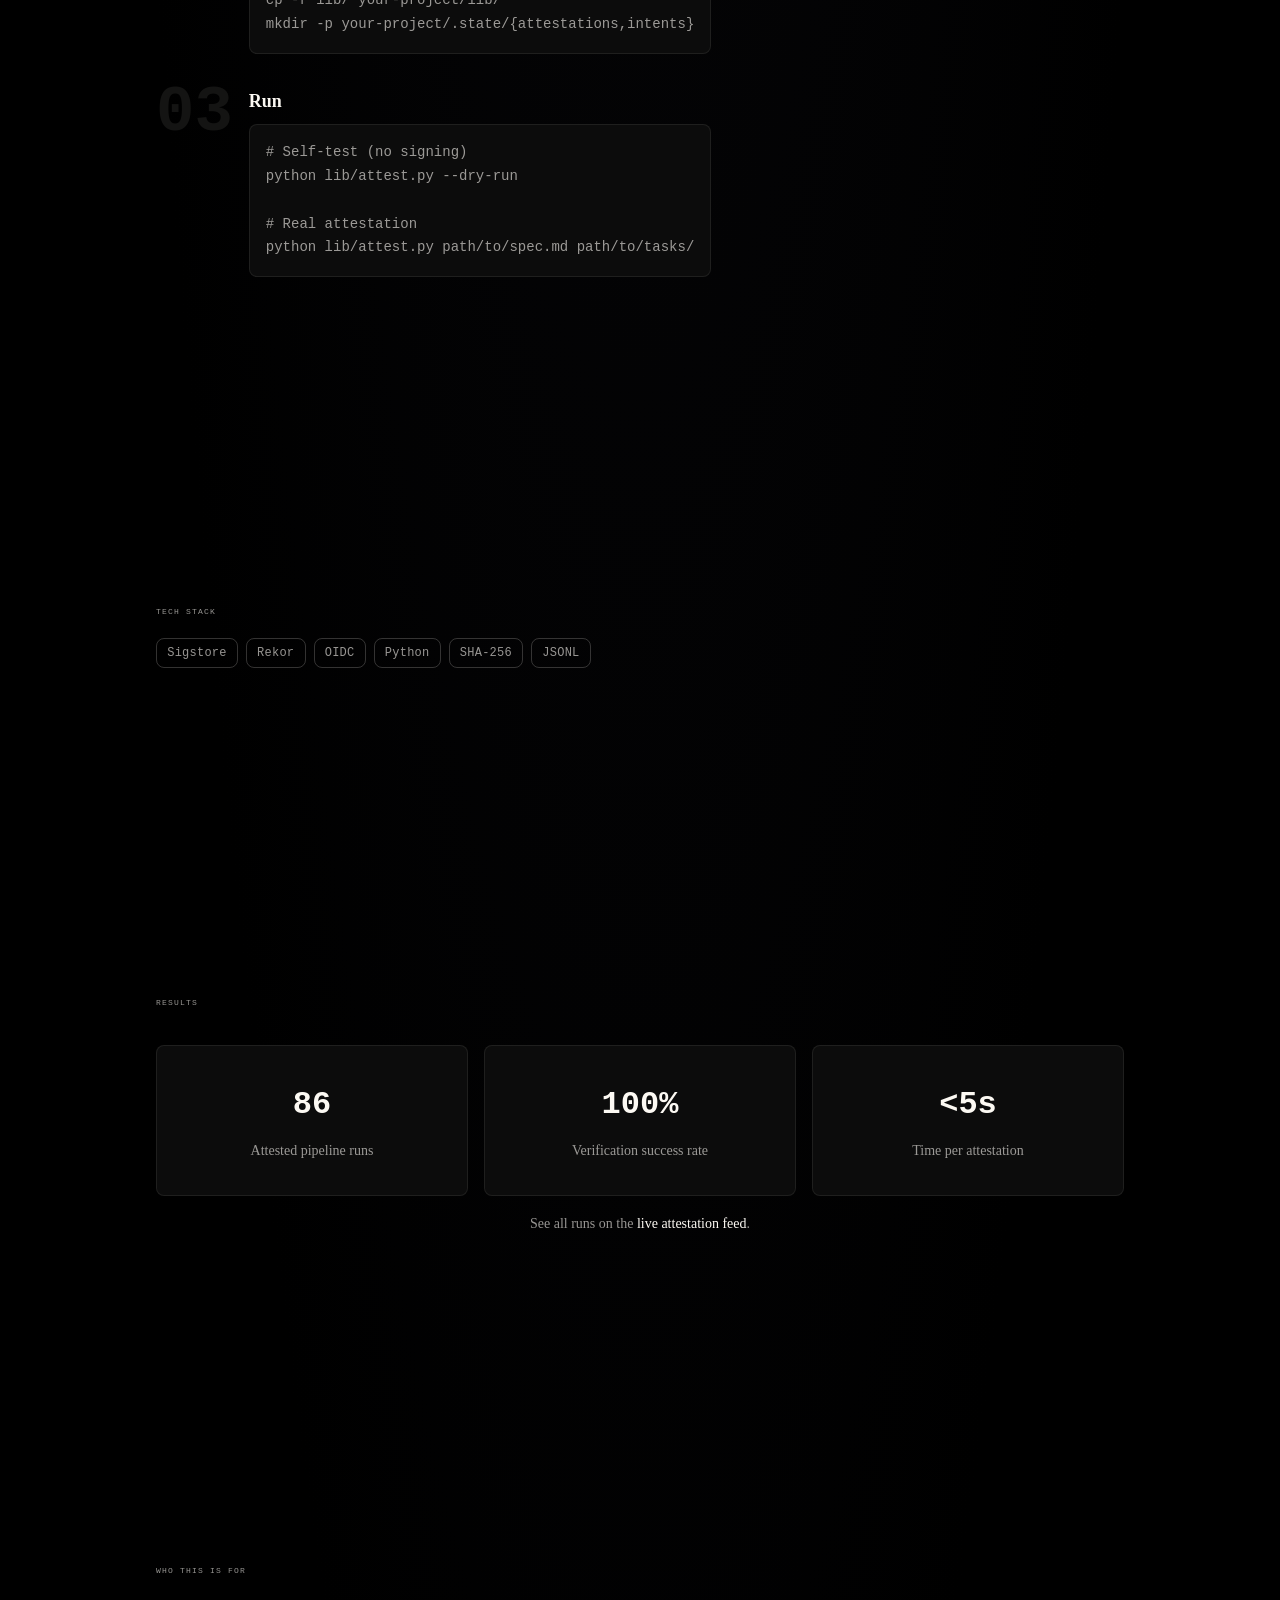
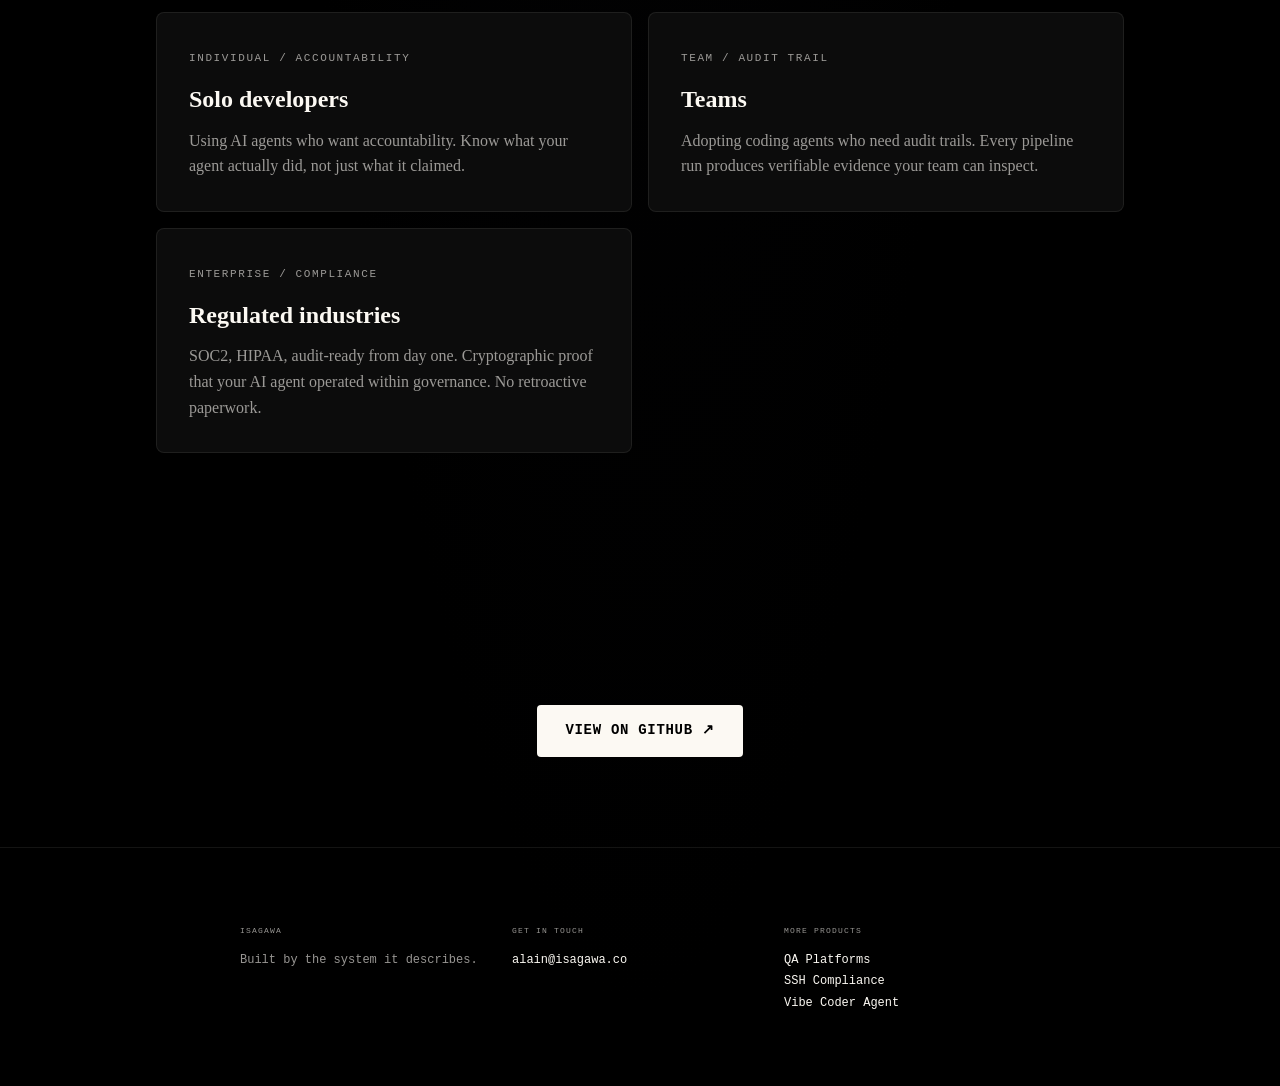
==== commit cec9587c: "feat: roll out pill nav to all 7 pages Replace hamburger nav with floating pill nav on all pages. - " ====
--- a/attestation.html
+++ b/attestation.html
@@ -5,36 +5,31 @@
   <meta name="viewport" content="width=device-width, initial-scale=1.0">
   <title>Isagawa | Attestation Pipeline</title>
   <link rel="stylesheet" href="attestation.css">
-  <link rel="stylesheet" href="nav.css">
+  <link rel="stylesheet" href="pill-nav.css">
 </head>
 <body>
-  <header class="site-header">
-    <nav class="nav">
-      <a href="index.html" class="nav__logo">ISAGAWA</a>
-      <div class="nav__actions">
-        <a href="feed.html" class="attested-counter"><span class="counter-number" id="nav-count">--</span> ✓</a>
-        <button class="nav__hamburger" data-menu-toggle aria-label="Toggle menu" aria-expanded="false">
-          <span class="nav__hamburger-line"></span>
-          <span class="nav__hamburger-line"></span>
-          <span class="nav__hamburger-line"></span>
+  <header class="site-header" aria-hidden="true"></header>
+
+  <nav class="pill-nav" aria-label="Site navigation">
+    <a href="index.html" class="pill-nav__logo">ISAGAWA</a>
+    <div class="pill-nav__items">
+      <a href="index.html">Home</a>
+      <a href="feed.html">Feed</a>
+      <div class="pill-nav__dropdown">
+        <button class="pill-nav__dropdown-trigger" aria-expanded="false" aria-haspopup="true">
+          Products <span class="pill-nav__chevron" aria-hidden="true">▾</span>
         </button>
-      </div>
-      <ul class="nav__links">
-        <li><a href="index.html">Home</a></li>
-        <li><a href="feed.html">Feed</a></li>
-        <li class="nav__section">
-          <button class="nav__section-toggle" aria-expanded="false">Products <span class="nav__chevron" aria-hidden="true">▾</span></button>
-          <ul class="nav__section-items">
-            <li><a href="attestation.html">Attestation</a></li>
-            <li><a href="qa-platforms.html">QA Platforms</a></li>
-            <li><a href="ssh-compliance.html">SSH Compliance</a></li>
-            <li><a href="vibe-coder.html">Vibe Coder</a></li>
-          </ul>
-        </li>
-        <li><a href="story.html">The Story</a></li>
-      </ul>
-    </nav>
-  </header>
+        <div class="pill-nav__dropdown-menu" role="menu">
+          <a href="attestation.html" role="menuitem">Attestation</a>
+          <a href="qa-platforms.html" role="menuitem">QA Platforms</a>
+          <a href="ssh-compliance.html" role="menuitem">SSH Compliance</a>
+          <a href="vibe-coder.html" role="menuitem">Vibe Coder</a>
+        </div>
+      </div>
+      <a href="story.html">The Story</a>
+    </div>
+    <a href="feed.html" class="pill-nav__count"><span id="nav-count">--</span> ✓</a>
+  </nav>
   <div class="factory-origin"><a href="index.html">&larr; Built by the factory</a></div>
 
   <div class="loop-badge">
@@ -263,6 +258,6 @@
       .catch(function() {});
   })();
   </script>
-  <script src="nav.js"></script>
+  <script src="pill-nav.js"></script>
 </body>
 </html>
--- a/pill-nav.css
+++ b/pill-nav.css
@@ -0,0 +1,173 @@
+/* =============================================
+   PILL NAV — Floating centered nav (all pages)
+   ============================================= */
+
+/* Hide old hamburger header */
+.site-header { display: none !important; }
+
+/* Pill container */
+.pill-nav {
+  position: fixed;
+  top: 1.25rem;
+  left: 50%;
+  transform: translateX(-50%);
+  z-index: 300;
+  display: flex;
+  align-items: center;
+  gap: 0;
+  padding: 0.45rem 0.35rem 0.45rem 1.1rem;
+  background: rgba(8, 8, 8, 0.88);
+  backdrop-filter: blur(16px);
+  -webkit-backdrop-filter: blur(16px);
+  border: 1px solid rgba(255, 255, 255, 0.1);
+  border-radius: 100px;
+  white-space: nowrap;
+  box-shadow: 0 4px 24px rgba(0, 0, 0, 0.4);
+}
+
+/* Logo */
+.pill-nav__logo {
+  font-family: var(--font-heading, serif);
+  font-size: 0.78rem;
+  font-weight: 800;
+  letter-spacing: 0.15em;
+  text-transform: uppercase;
+  color: var(--accent, #f5f4ef);
+  text-decoration: none;
+  padding-right: 1rem;
+  margin-right: 0.5rem;
+  border-right: 1px solid rgba(255, 255, 255, 0.1);
+}
+
+/* Nav items row */
+.pill-nav__items {
+  display: flex;
+  align-items: center;
+  gap: 0.15rem;
+}
+
+.pill-nav__items > a,
+.pill-nav__dropdown-trigger {
+  font-family: 'Inter', var(--font-mono, monospace);
+  font-size: 0.72rem;
+  font-weight: 500;
+  color: rgba(255, 255, 255, 0.48);
+  letter-spacing: 0.04em;
+  transition: color 0.15s, background 0.15s;
+  text-decoration: none;
+  padding: 0.35rem 0.65rem;
+  border-radius: 100px;
+}
+
+.pill-nav__items > a:hover,
+.pill-nav__dropdown-trigger:hover {
+  color: var(--accent, #f5f4ef);
+  background: rgba(255, 255, 255, 0.06);
+}
+
+/* Products dropdown */
+.pill-nav__dropdown {
+  position: relative;
+}
+
+.pill-nav__dropdown-trigger {
+  display: flex;
+  align-items: center;
+  gap: 0.3rem;
+  background: none;
+  border: none;
+  cursor: pointer;
+}
+
+.pill-nav__chevron {
+  font-size: 0.55rem;
+  opacity: 0.6;
+  transition: transform 0.2s ease;
+}
+
+.pill-nav__dropdown-trigger[aria-expanded="true"] .pill-nav__chevron {
+  transform: rotate(180deg);
+}
+
+.pill-nav__dropdown-menu {
+  display: none;
+  position: absolute;
+  top: calc(100% + 0.6rem);
+  left: 50%;
+  transform: translateX(-50%);
+  background: rgba(8, 8, 8, 0.96);
+  backdrop-filter: blur(16px);
+  -webkit-backdrop-filter: blur(16px);
+  border: 1px solid rgba(255, 255, 255, 0.1);
+  border-radius: 14px;
+  padding: 0.4rem;
+  min-width: 170px;
+  box-shadow: 0 8px 32px rgba(0, 0, 0, 0.5);
+}
+
+.pill-nav__dropdown-menu.is-open {
+  display: block;
+}
+
+.pill-nav__dropdown-menu a {
+  display: block;
+  padding: 0.45rem 0.75rem;
+  font-family: 'Inter', var(--font-mono, monospace);
+  font-size: 0.7rem;
+  font-weight: 500;
+  color: rgba(255, 255, 255, 0.48);
+  letter-spacing: 0.04em;
+  border-radius: 8px;
+  transition: background 0.15s, color 0.15s;
+  text-decoration: none;
+}
+
+.pill-nav__dropdown-menu a:hover {
+  background: rgba(255, 255, 255, 0.06);
+  color: var(--accent, #f5f4ef);
+}
+
+/* Attested counter badge */
+.pill-nav__count {
+  font-family: 'Inter', monospace;
+  font-size: 0.68rem;
+  font-weight: 600;
+  color: rgb(134, 239, 172);
+  letter-spacing: 0.04em;
+  text-decoration: none;
+  padding: 0.35rem 0.75rem;
+  margin-left: 0.35rem;
+  border-radius: 100px;
+  background: rgba(134, 239, 172, 0.08);
+  transition: background 0.15s;
+}
+
+.pill-nav__count:hover {
+  background: rgba(134, 239, 172, 0.14);
+}
+
+/* Content spacing — push first elements below pill */
+.factory-origin { margin-top: 5rem; }
+.loop-badge     { margin-top: 0.5rem; }
+
+/* Mobile: full-width pill, hide middle links */
+@media (max-width: 640px) {
+  .pill-nav {
+    top: 0.75rem;
+    left: 0.75rem;
+    right: 0.75rem;
+    transform: none;
+    width: calc(100% - 1.5rem);
+    justify-content: space-between;
+    border-radius: 14px;
+    padding: 0.45rem 0.75rem;
+  }
+
+  .pill-nav__items > a {
+    display: none;
+  }
+
+  .pill-nav__dropdown {
+    display: block;
+  }
+}
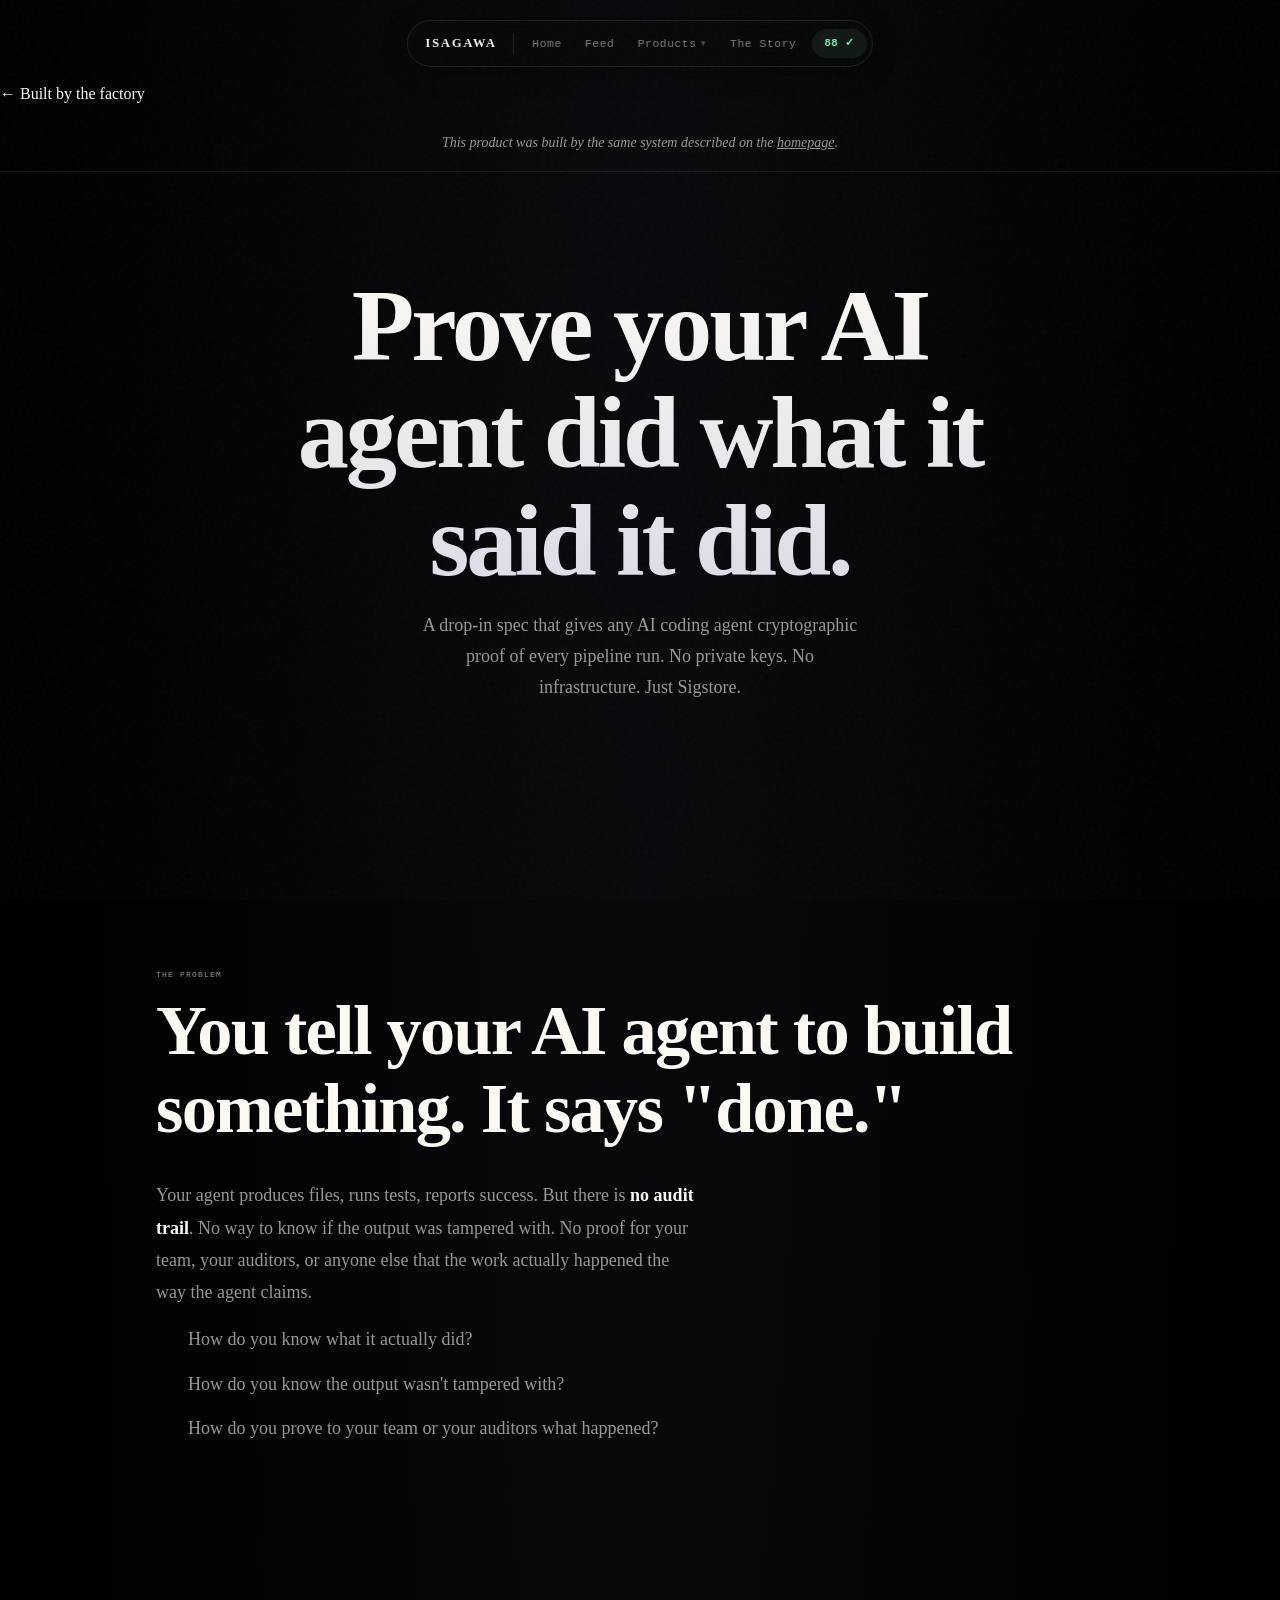
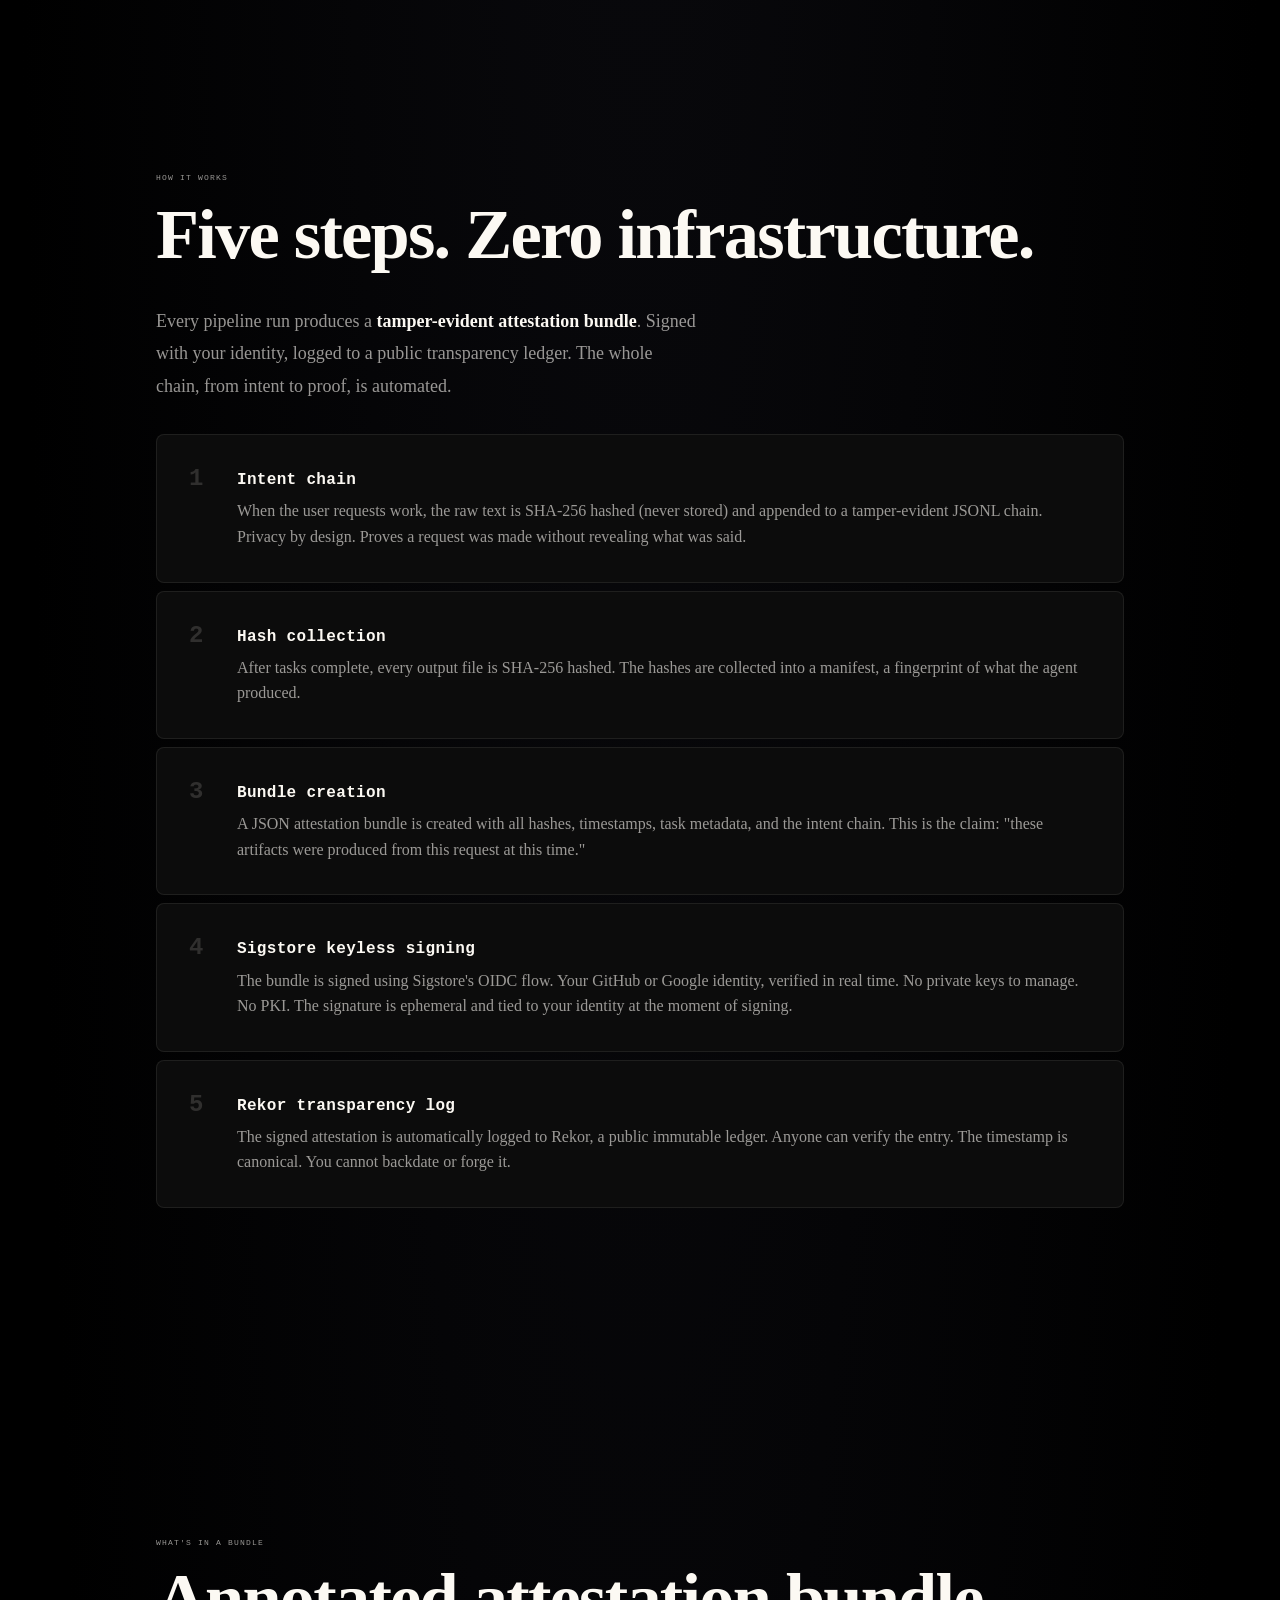
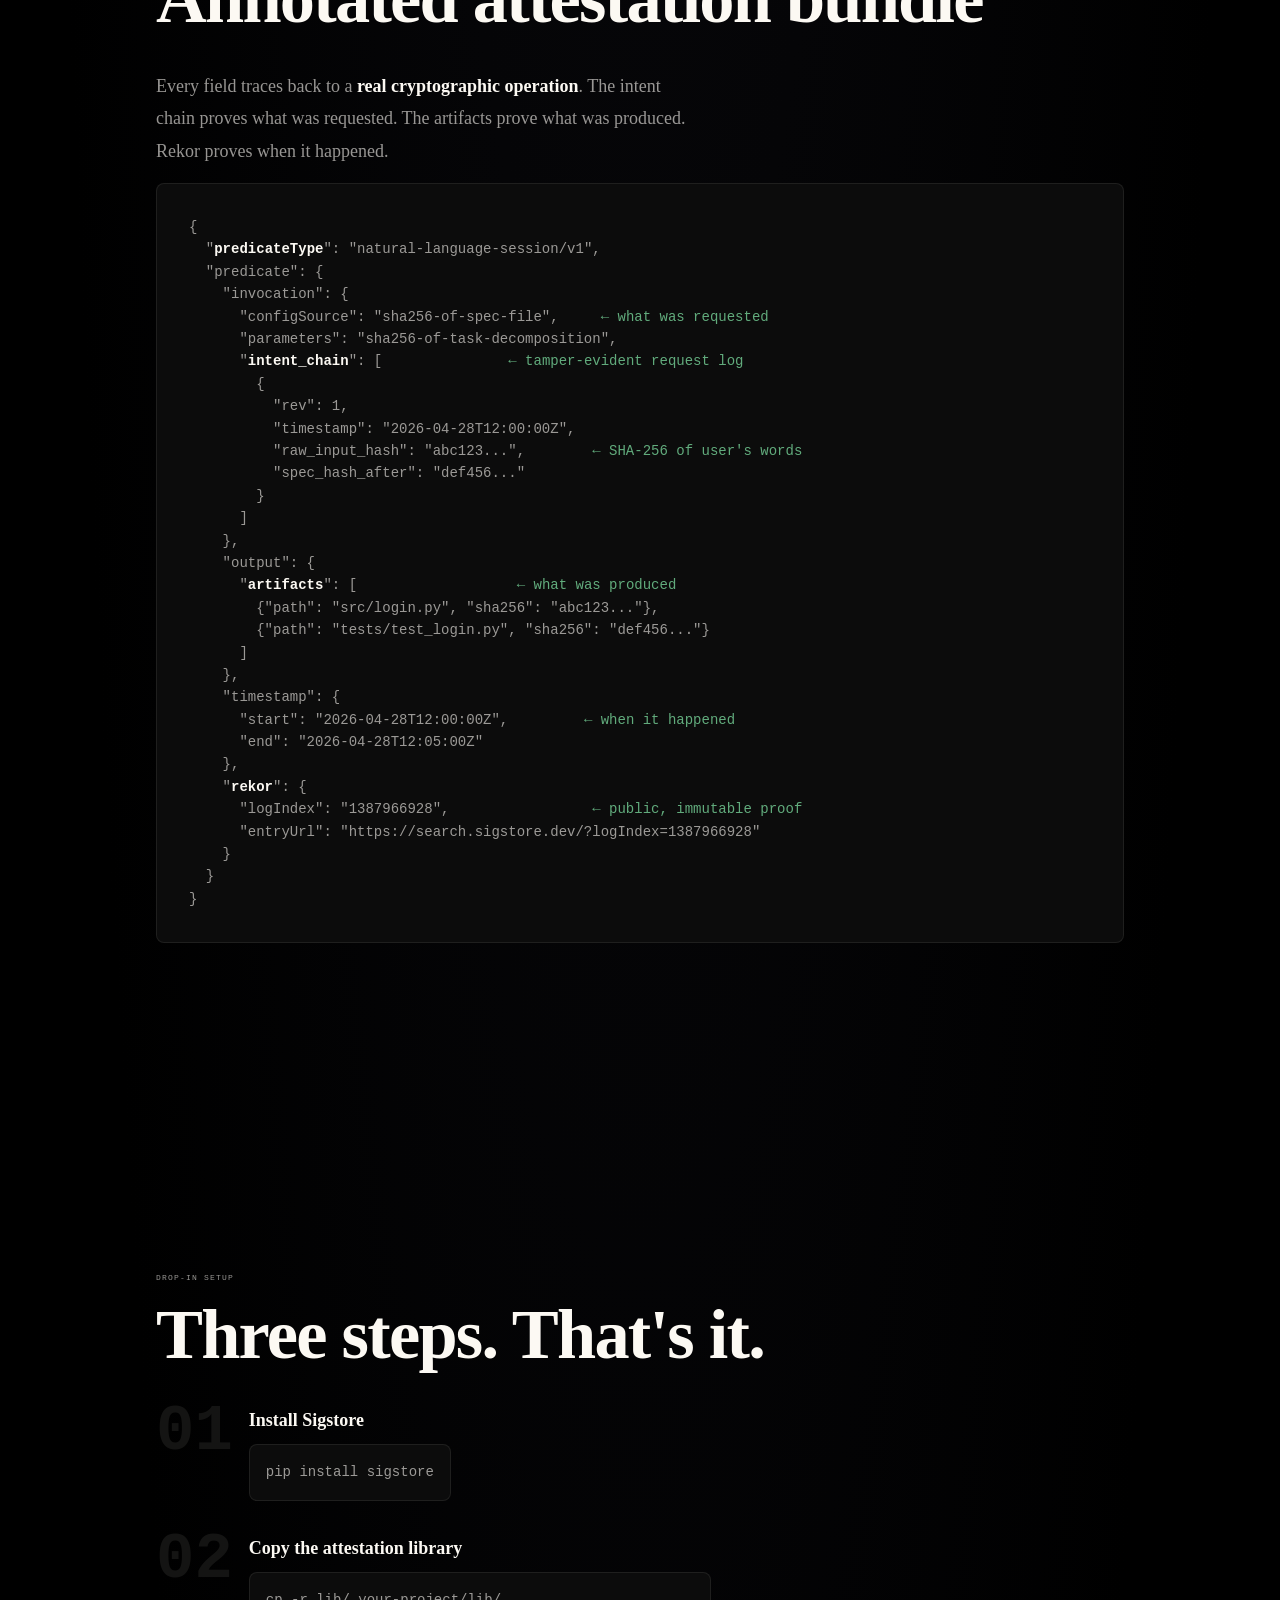
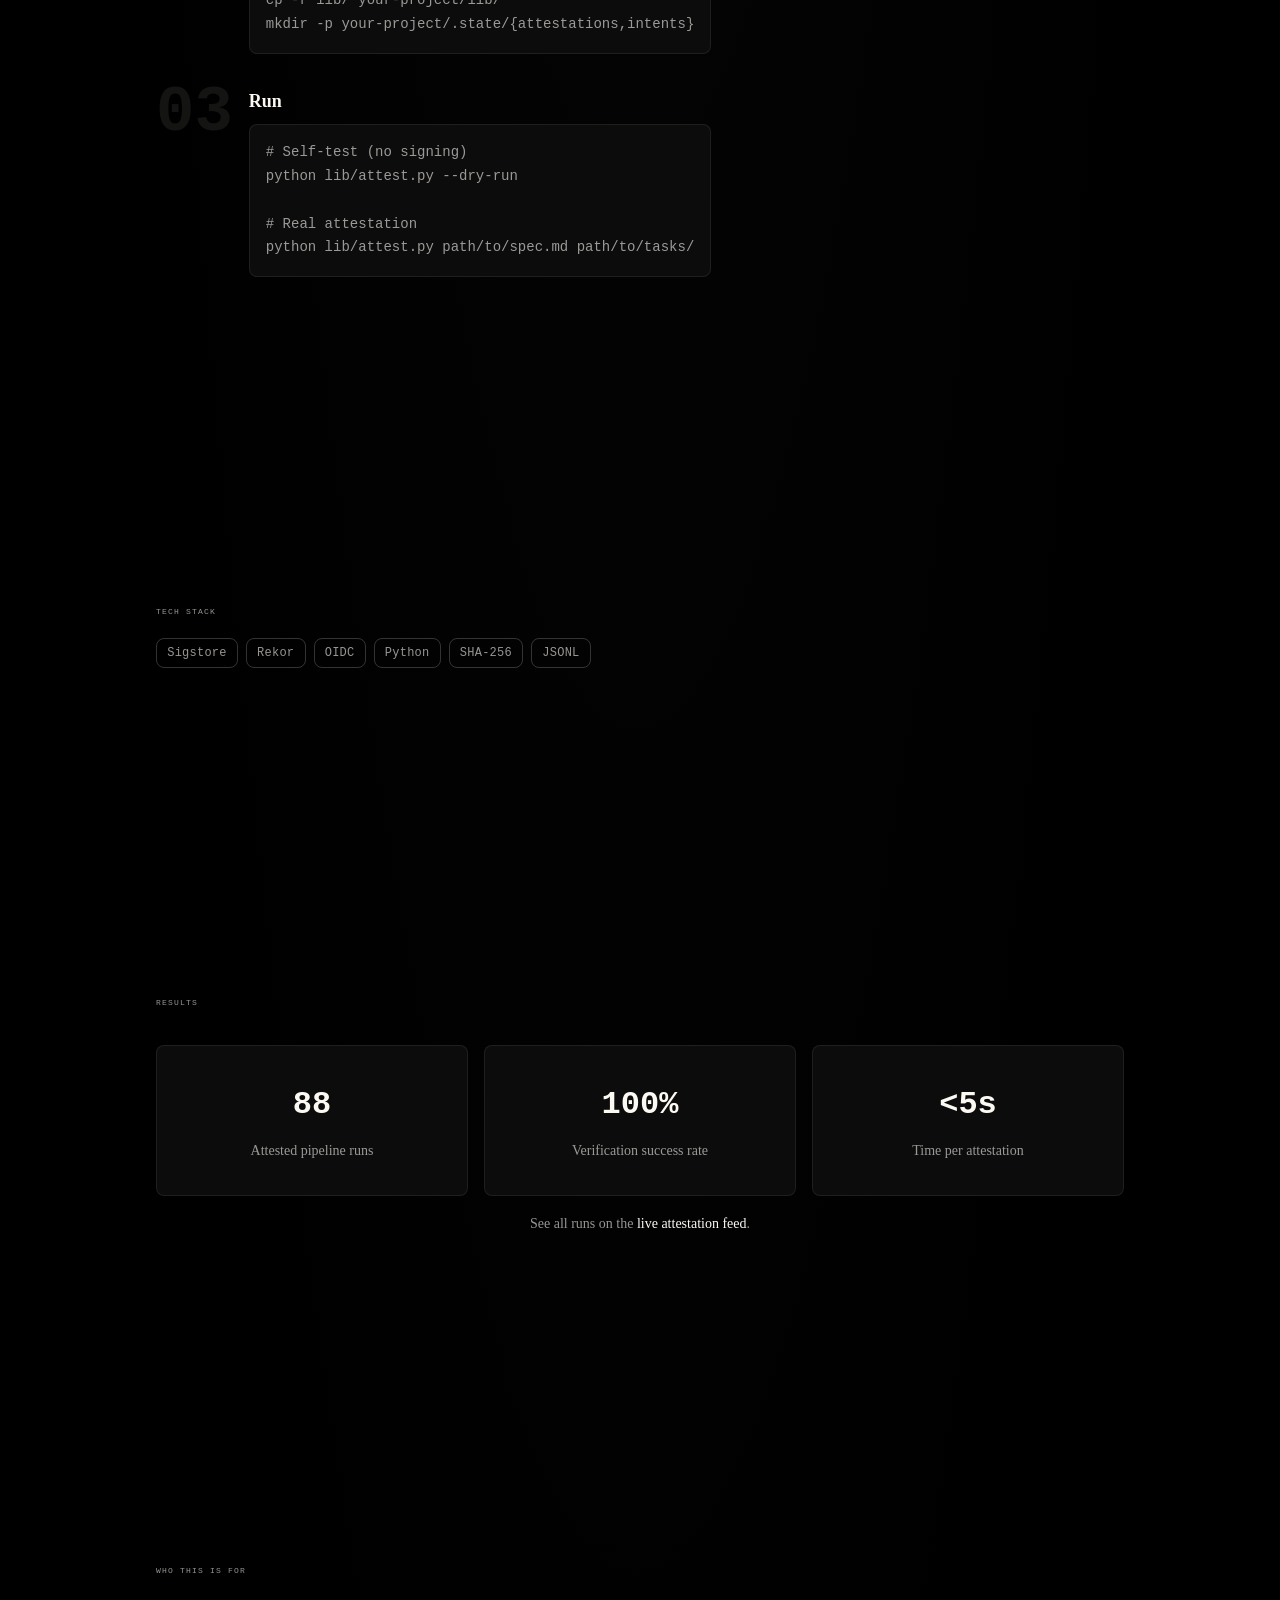
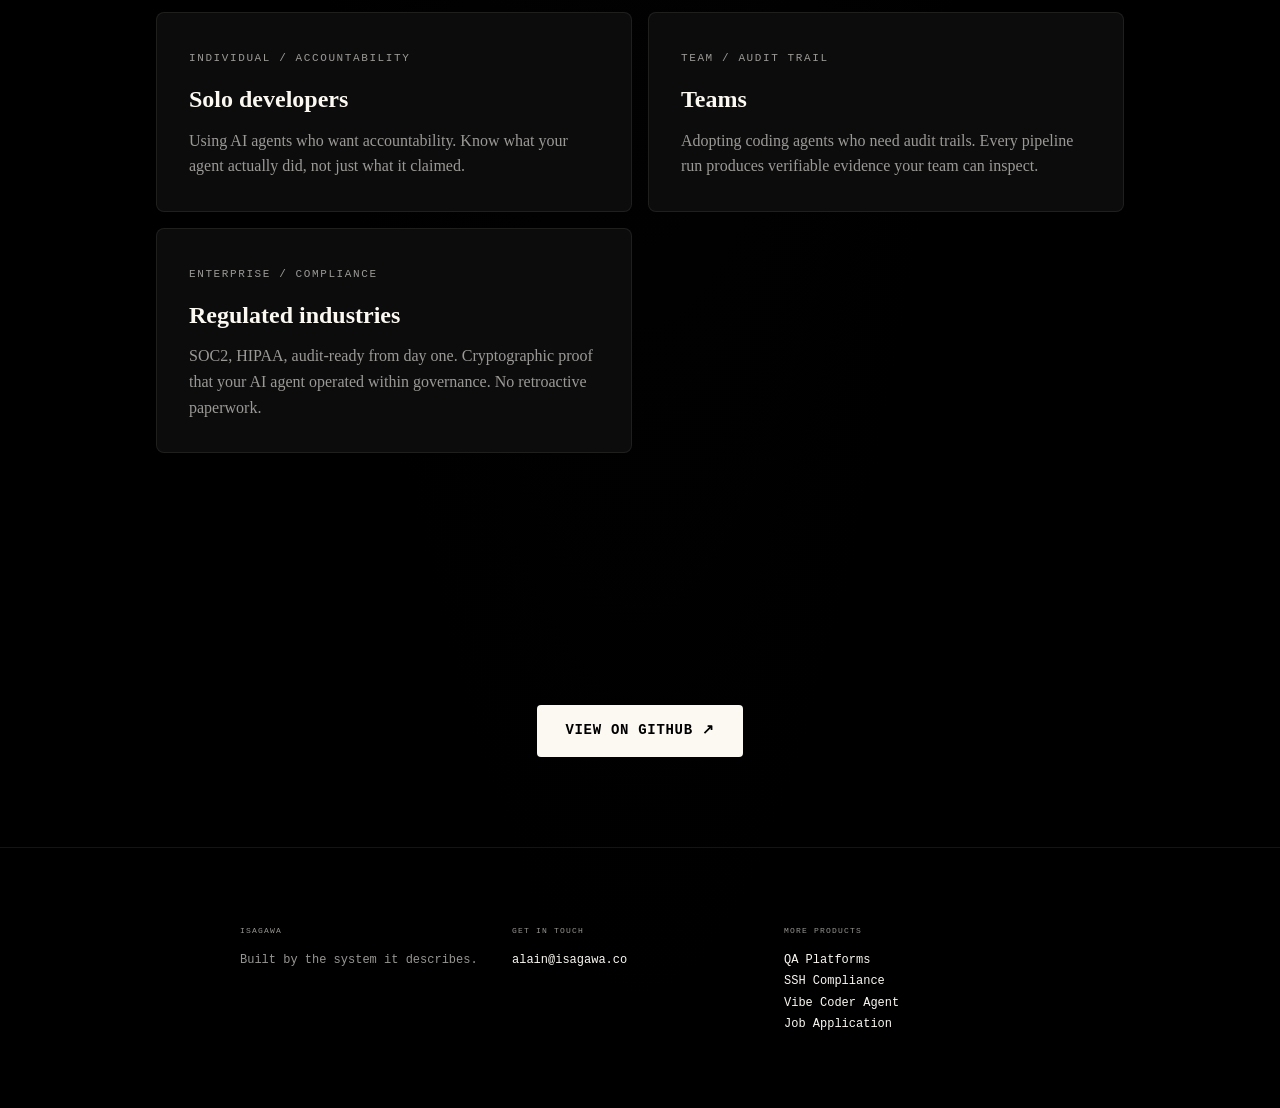
==== commit f27c14e2: "feat: add job-application product page - job-application.html — full product page matching vibe-code" ====
--- a/attestation.html
+++ b/attestation.html
@@ -24,6 +24,7 @@
           <a href="qa-platforms.html" role="menuitem">QA Platforms</a>
           <a href="ssh-compliance.html" role="menuitem">SSH Compliance</a>
           <a href="vibe-coder.html" role="menuitem">Vibe Coder</a>
+          <a href="job-application.html" role="menuitem">Job Application</a>
         </div>
       </div>
       <a href="story.html">The Story</a>
@@ -238,6 +239,7 @@
         <a href="qa-platforms.html">QA Platforms</a>
         <a href="ssh-compliance.html">SSH Compliance</a>
         <a href="vibe-coder.html">Vibe Coder Agent</a>
+        <a href="job-application.html">Job Application</a>
       </div>
     </div>
   </footer>
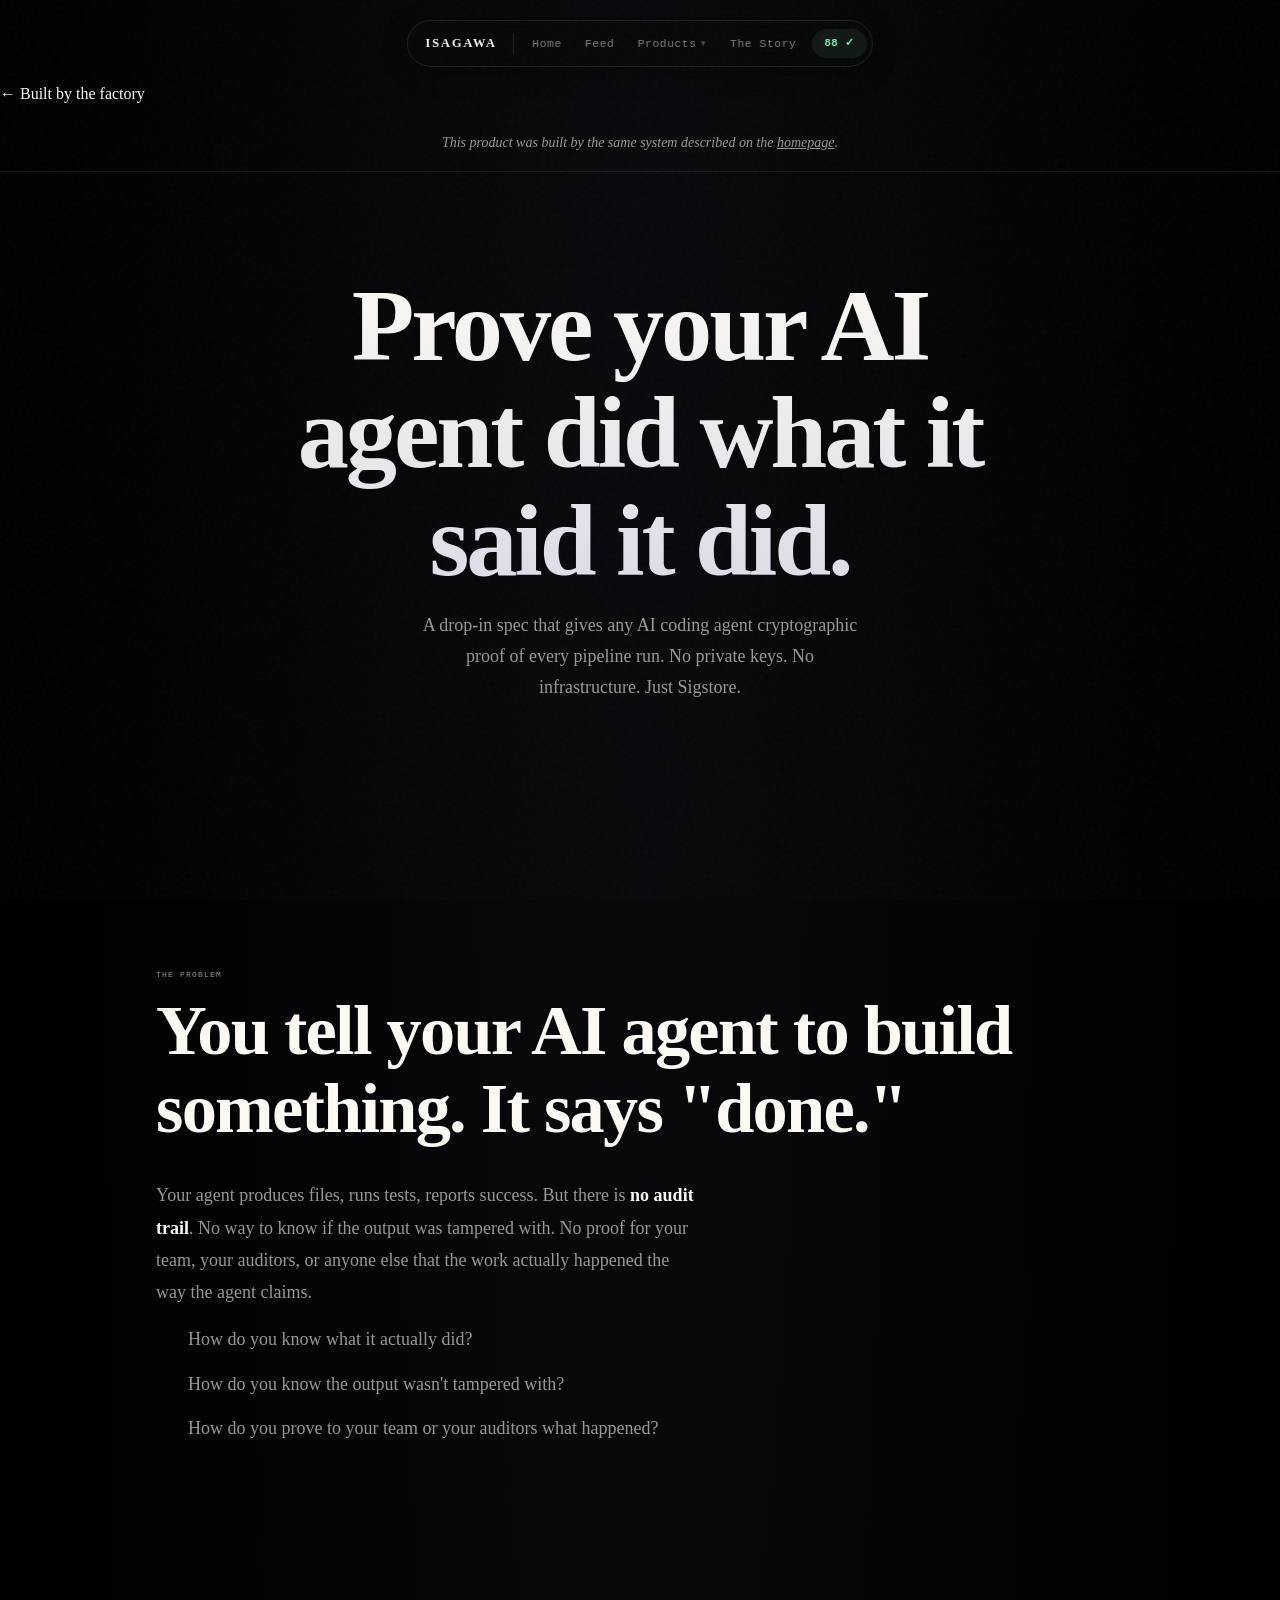
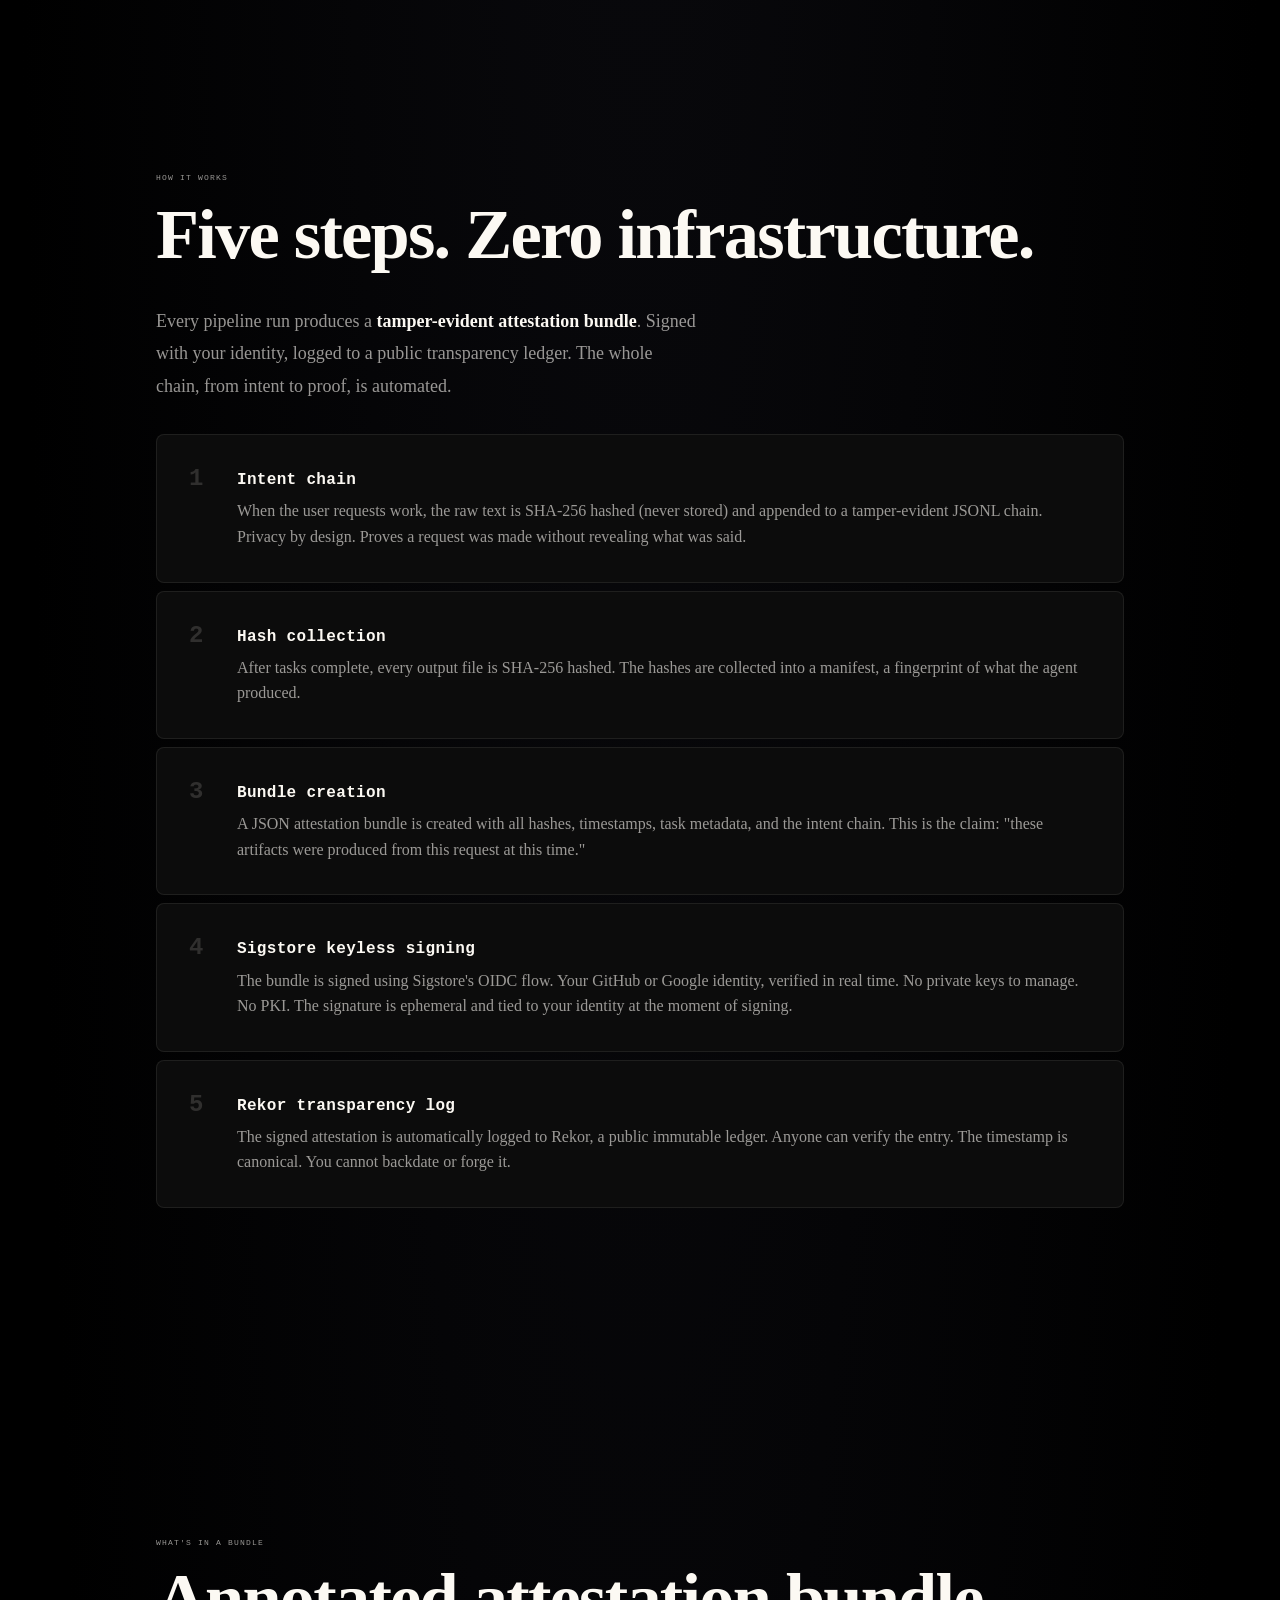
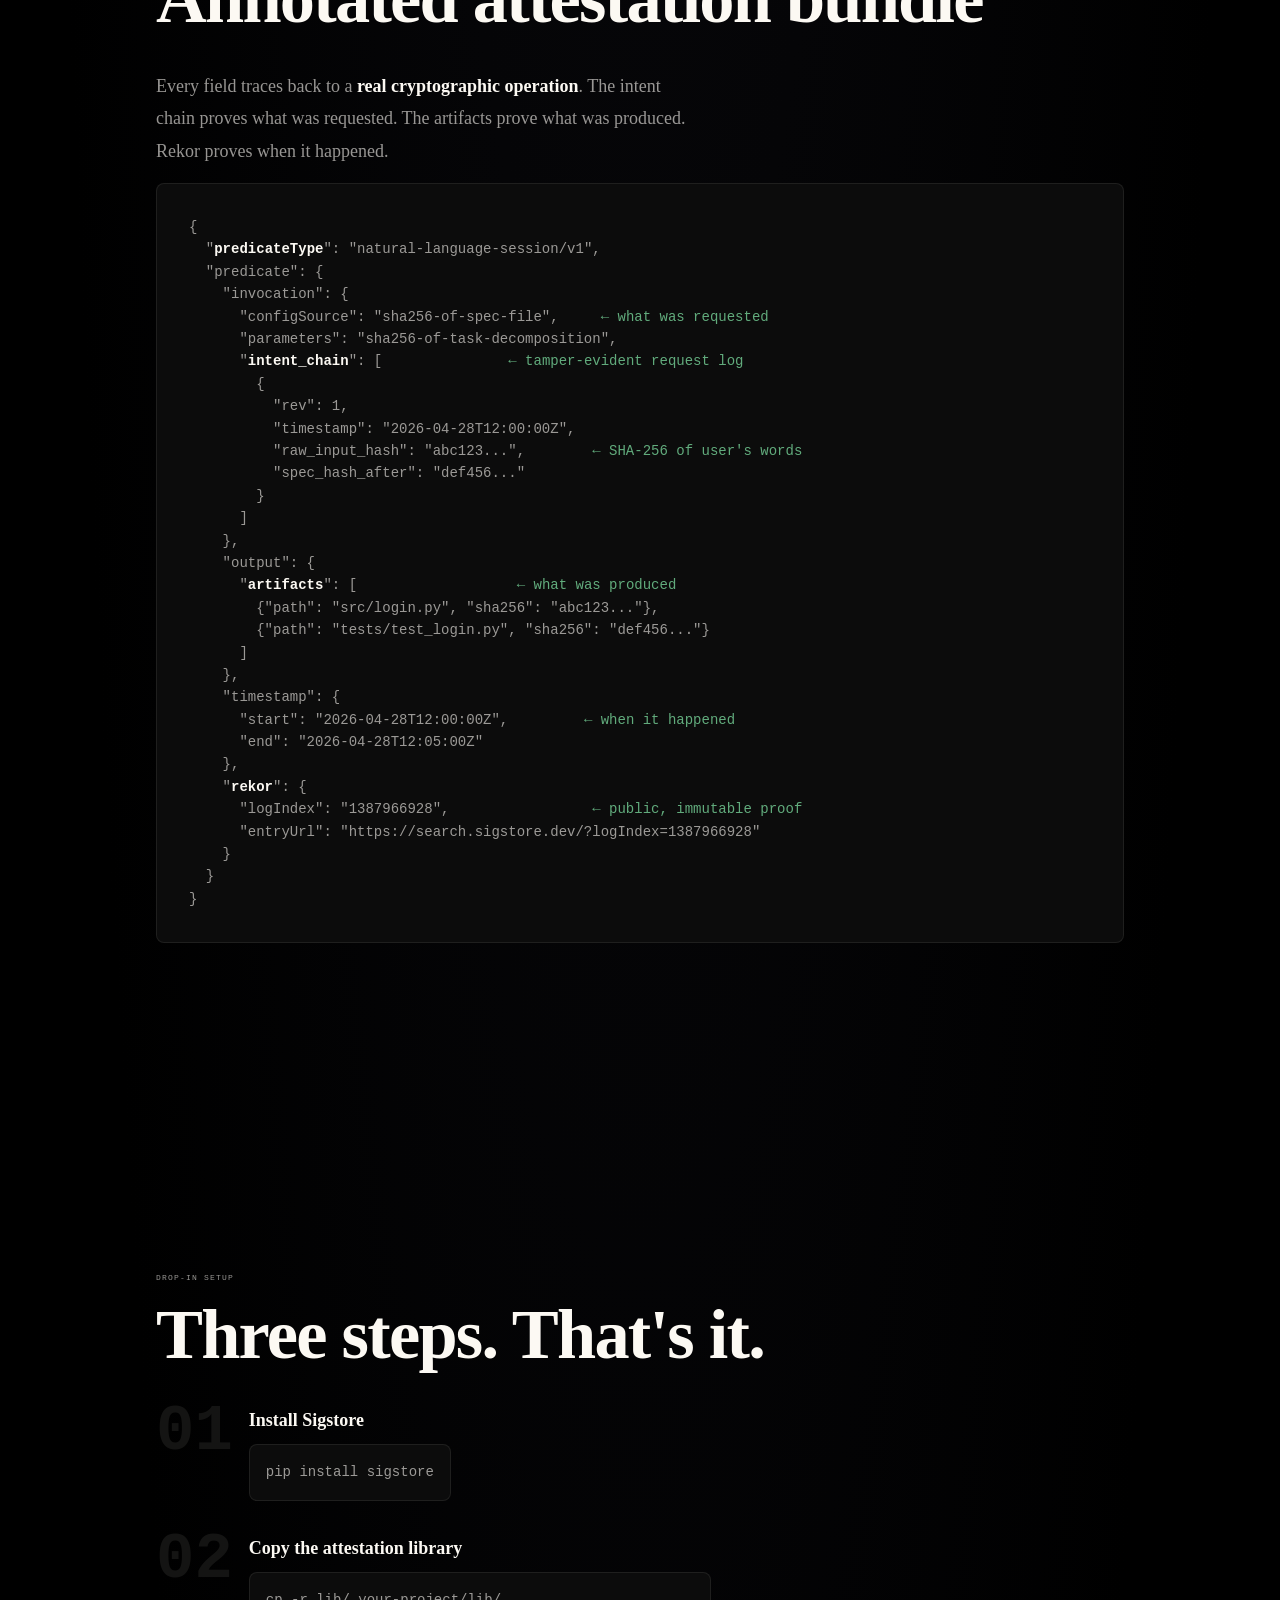
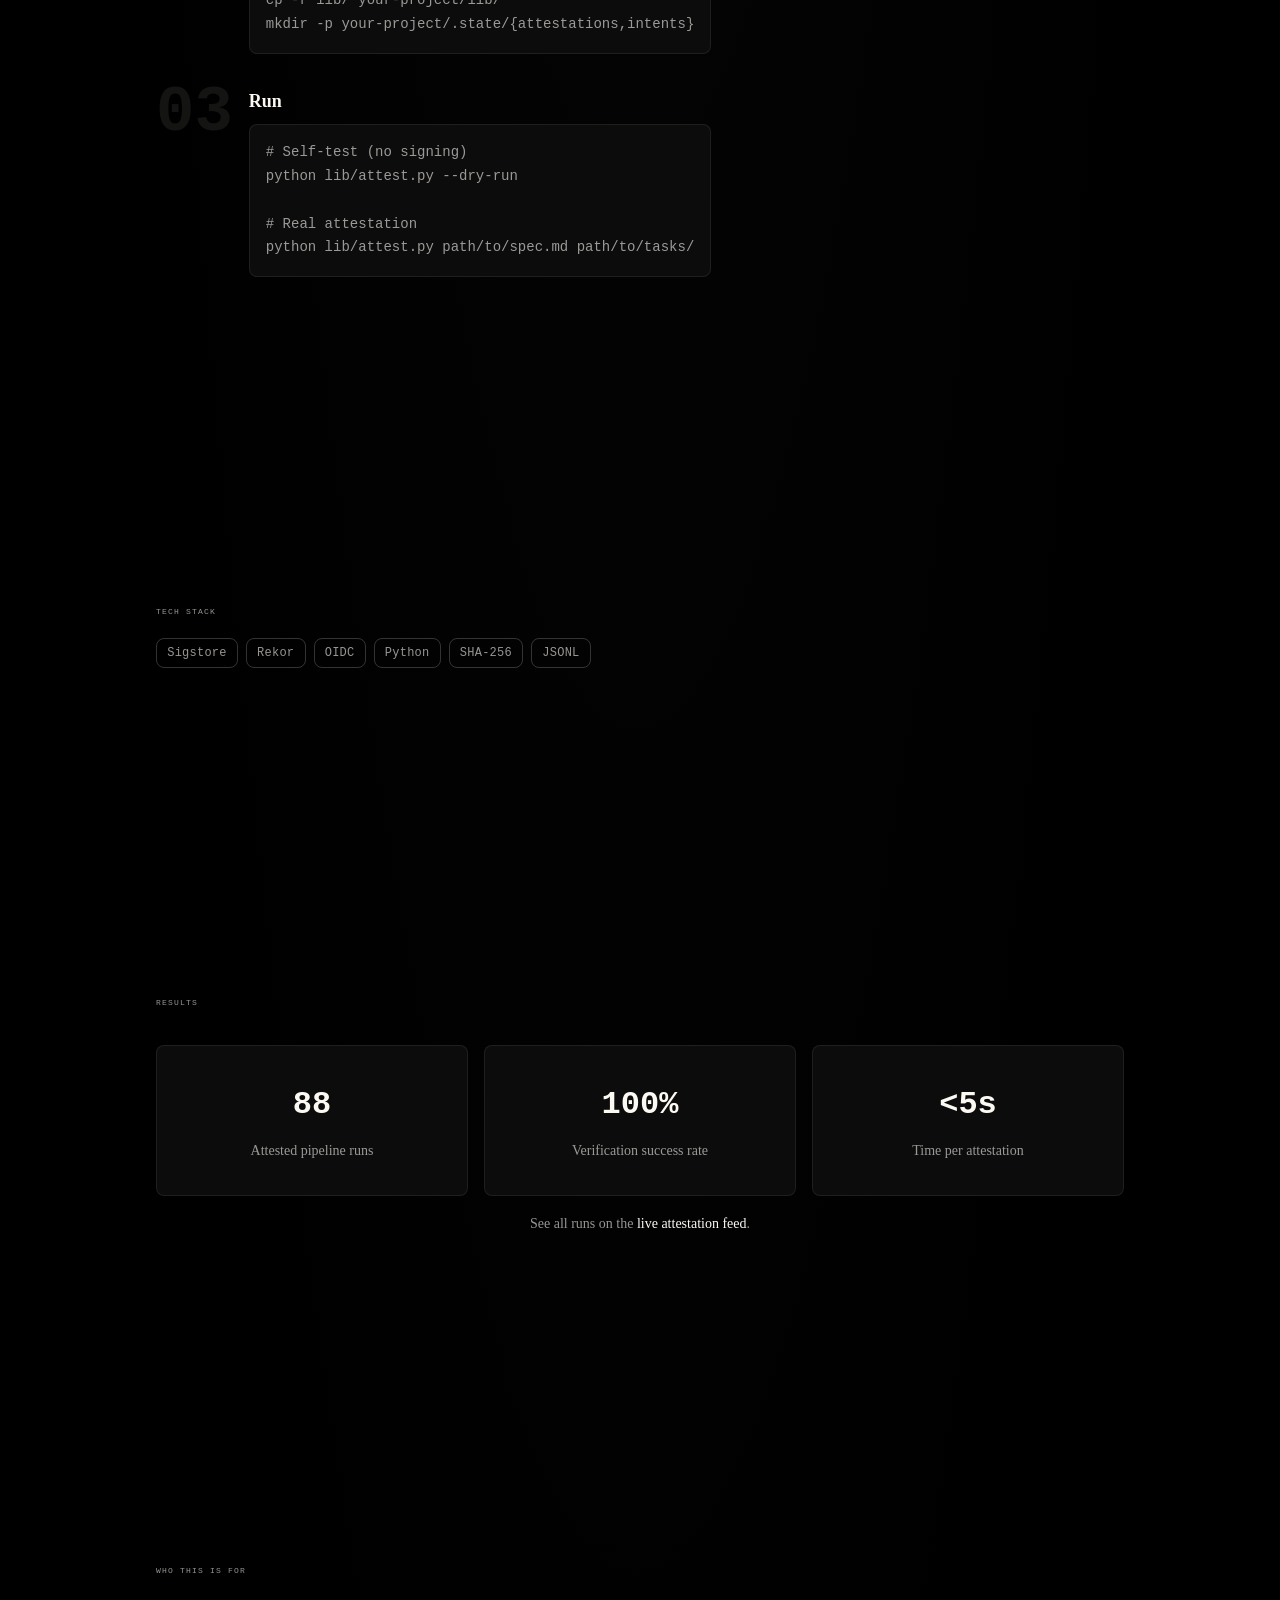
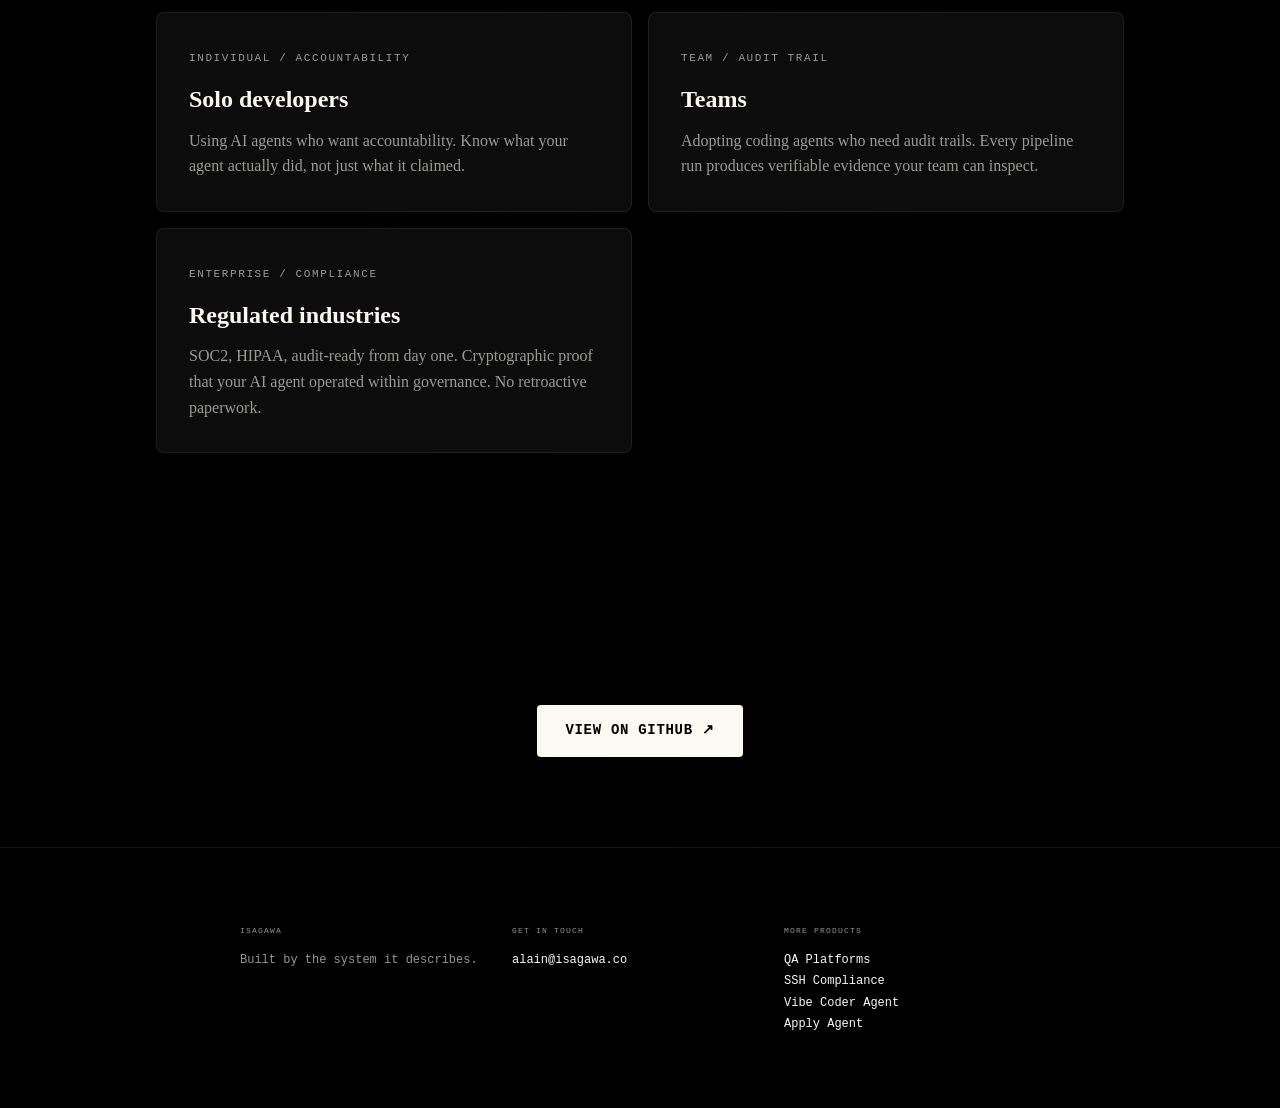
==== commit d282bdd5: "fix: rename Job Application to Apply Agent in nav + title" ====
--- a/attestation.html
+++ b/attestation.html
@@ -24,7 +24,7 @@
           <a href="qa-platforms.html" role="menuitem">QA Platforms</a>
           <a href="ssh-compliance.html" role="menuitem">SSH Compliance</a>
           <a href="vibe-coder.html" role="menuitem">Vibe Coder</a>
-          <a href="job-application.html" role="menuitem">Job Application</a>
+          <a href="job-application.html" role="menuitem">Apply Agent</a>
         </div>
       </div>
       <a href="story.html">The Story</a>
@@ -239,7 +239,7 @@
         <a href="qa-platforms.html">QA Platforms</a>
         <a href="ssh-compliance.html">SSH Compliance</a>
         <a href="vibe-coder.html">Vibe Coder Agent</a>
-        <a href="job-application.html">Job Application</a>
+        <a href="job-application.html">Apply Agent</a>
       </div>
     </div>
   </footer>
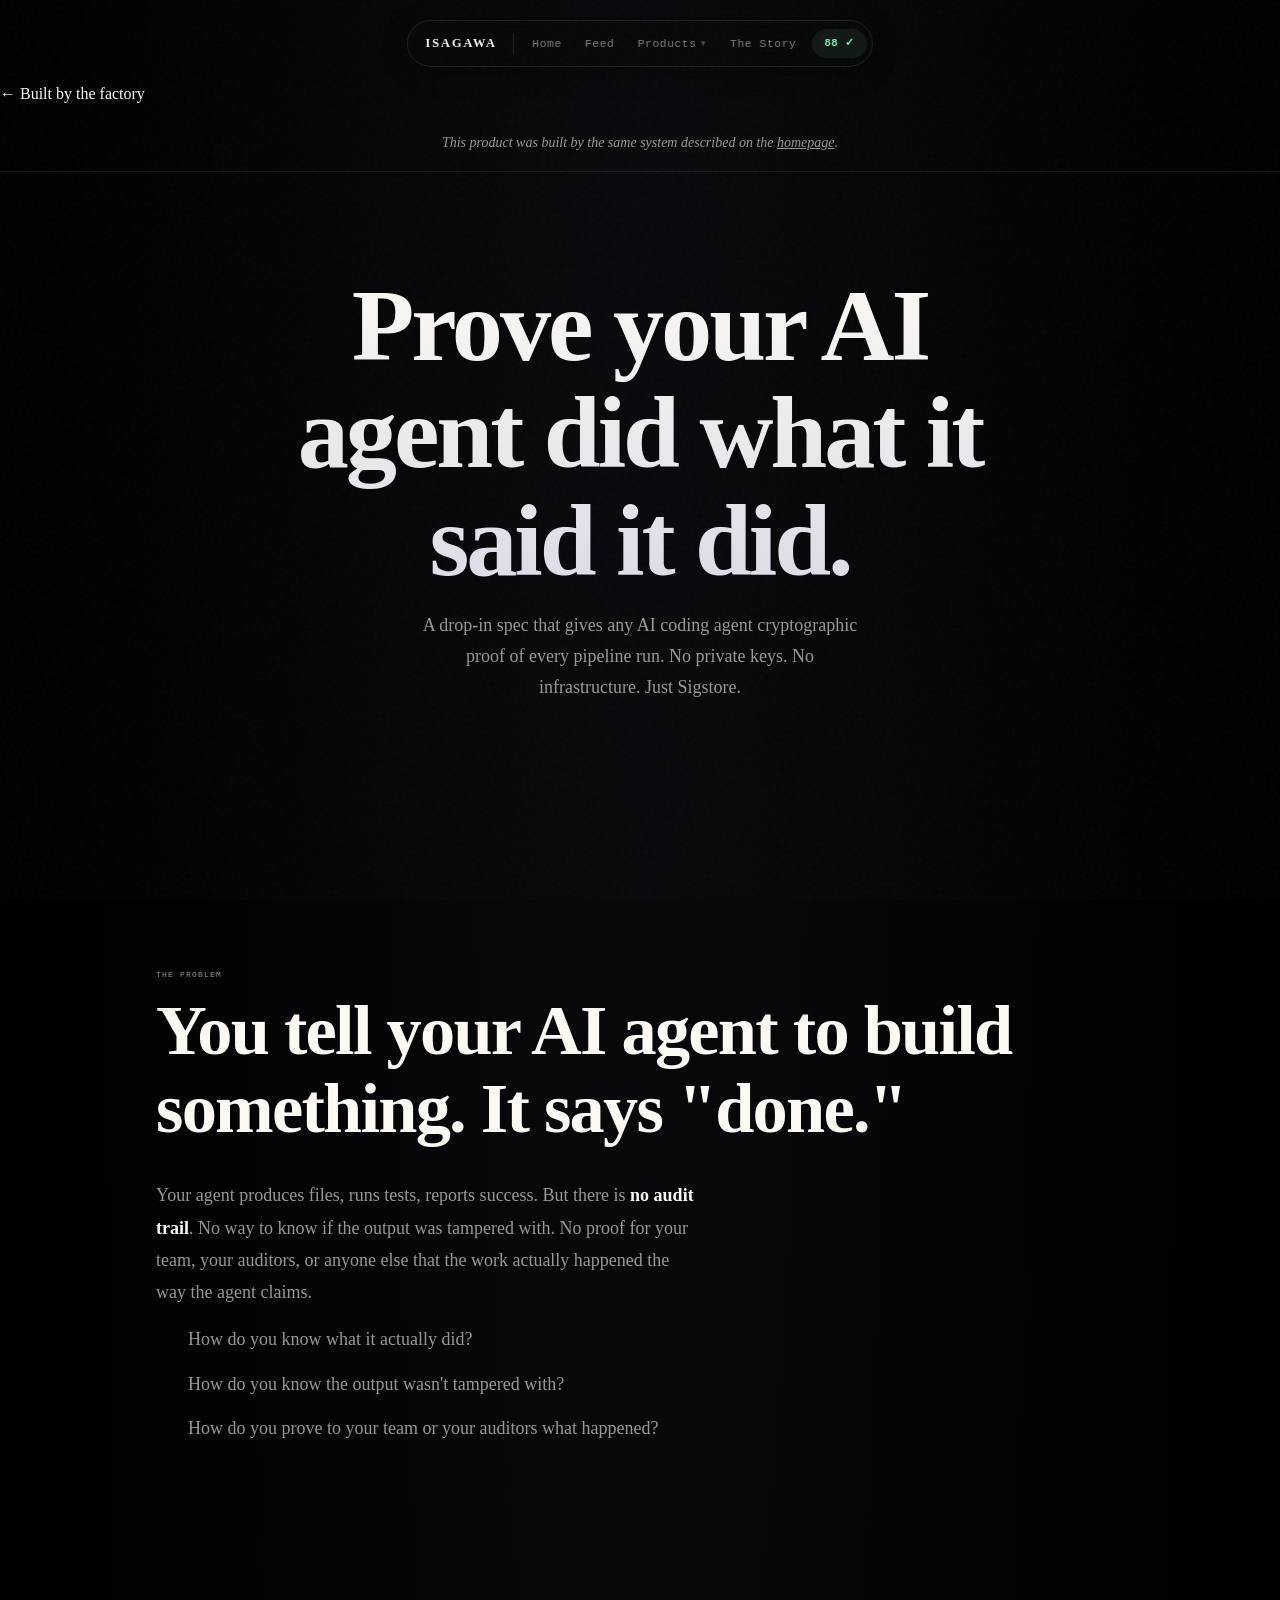
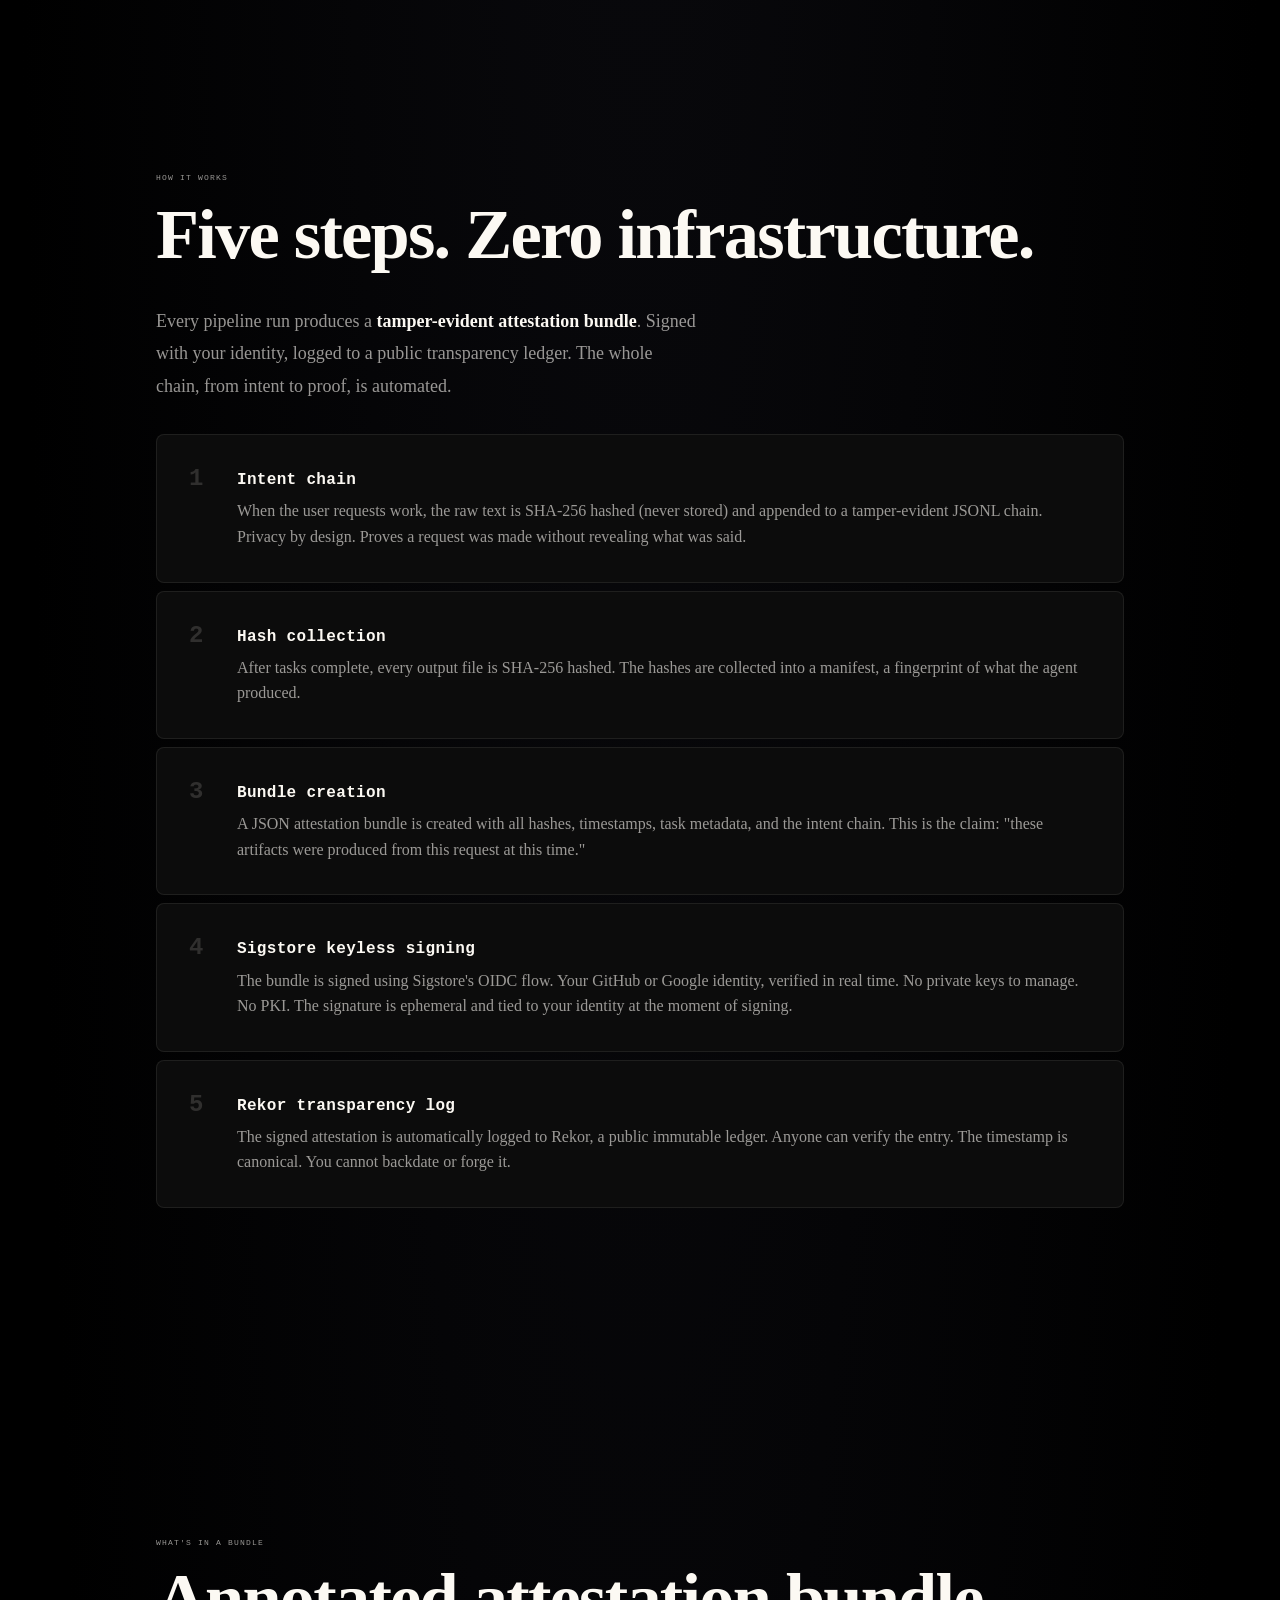
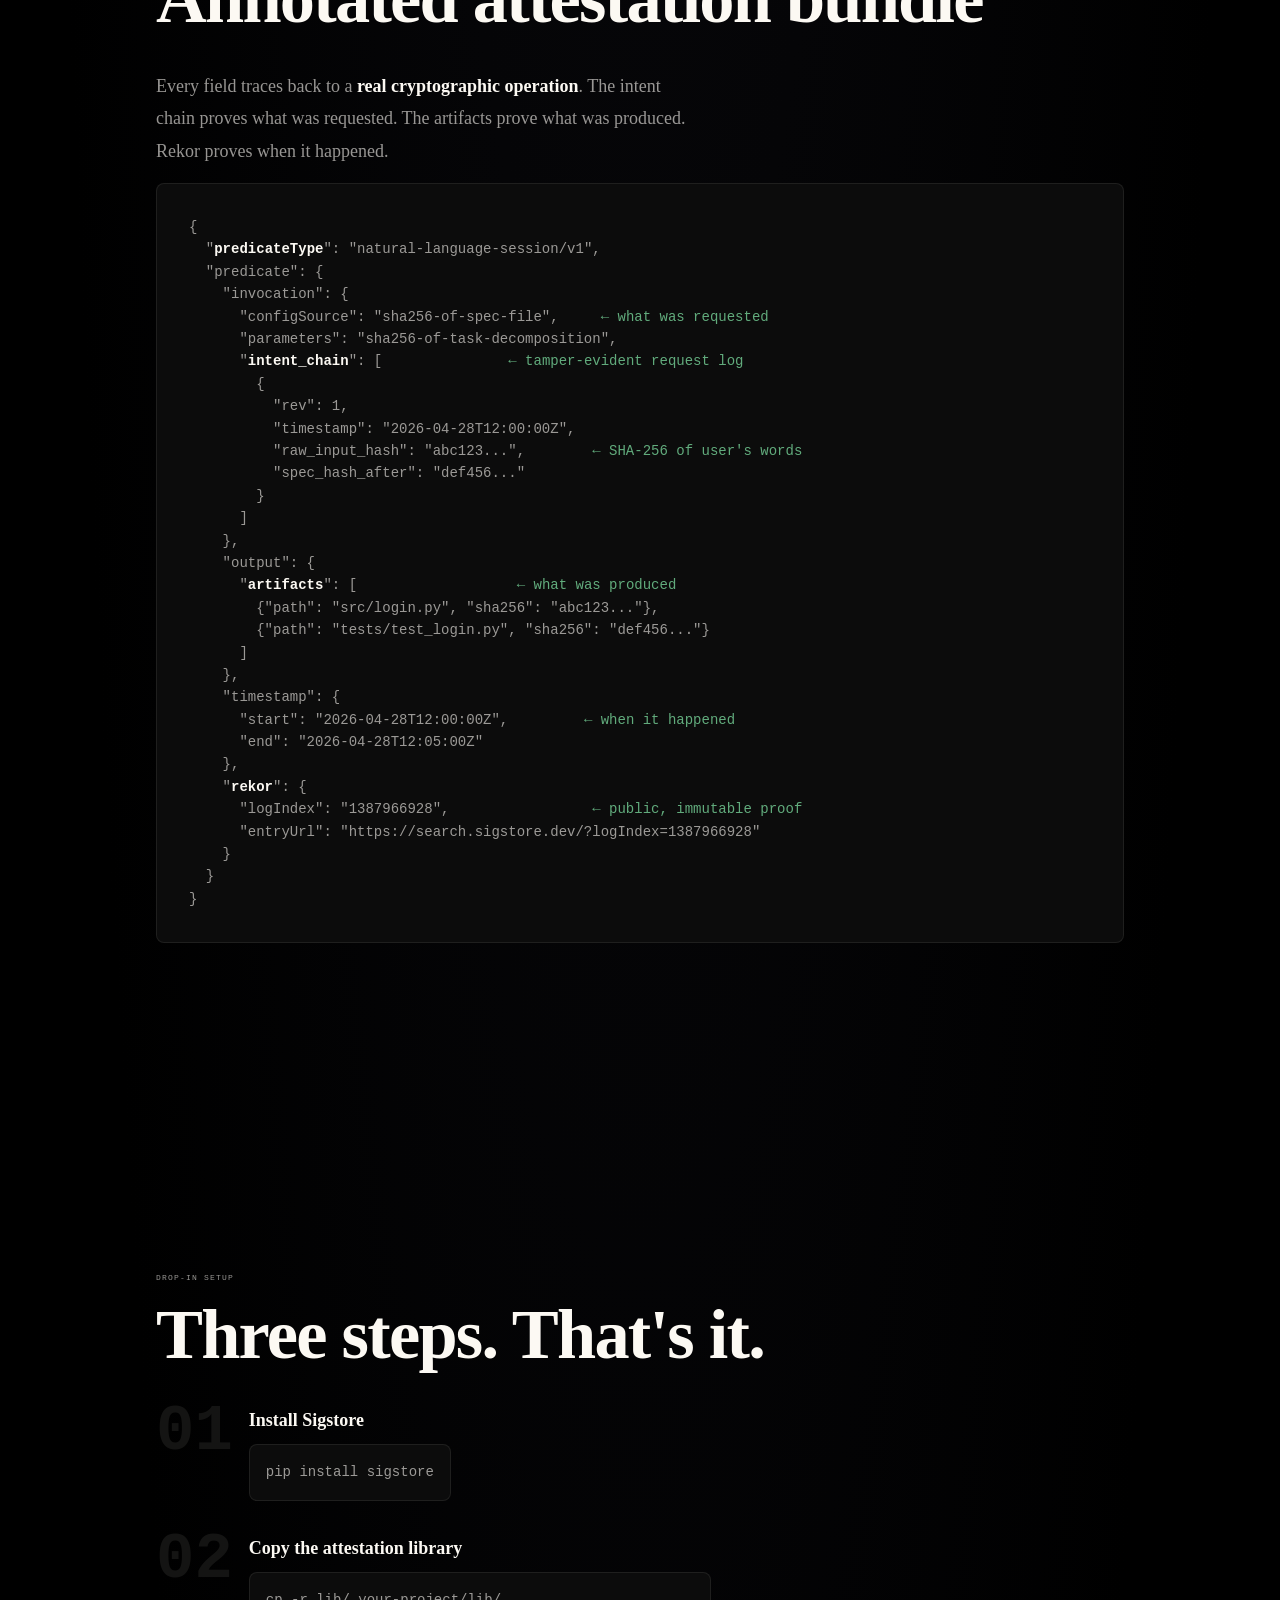
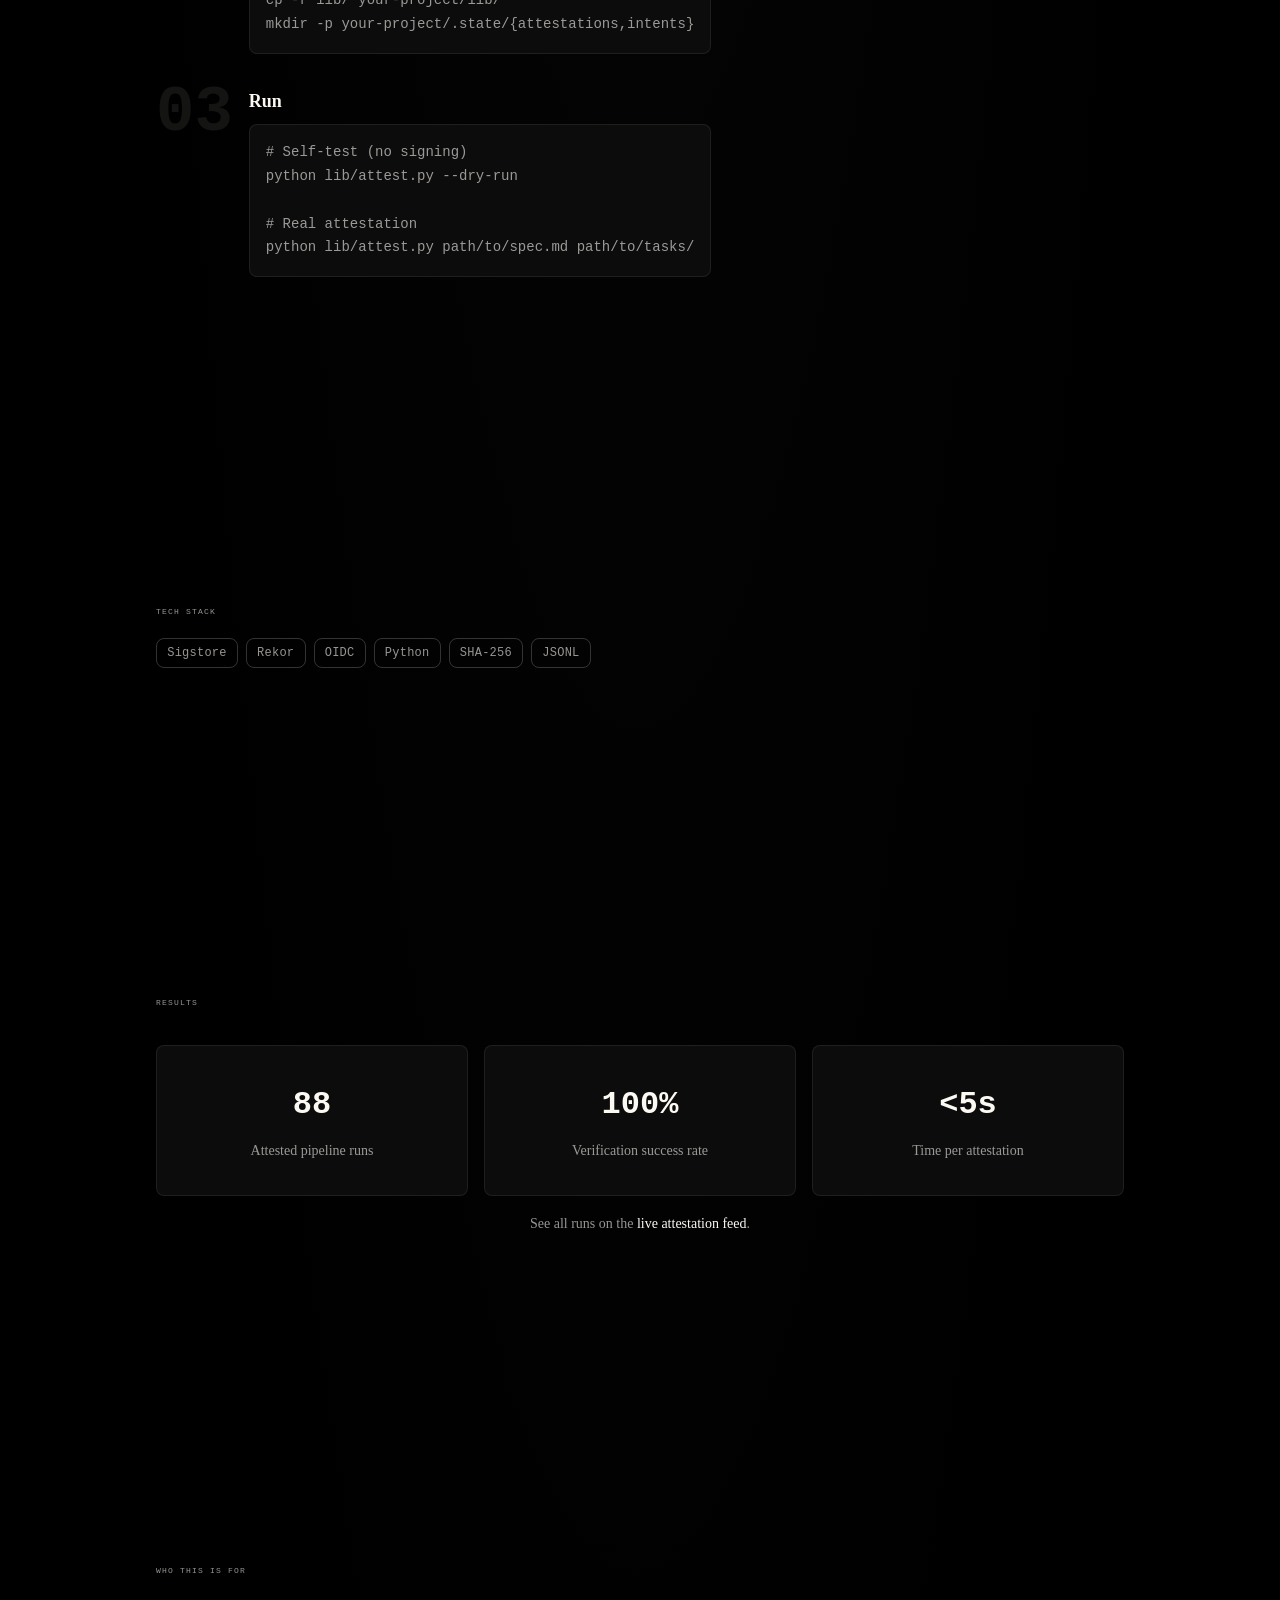
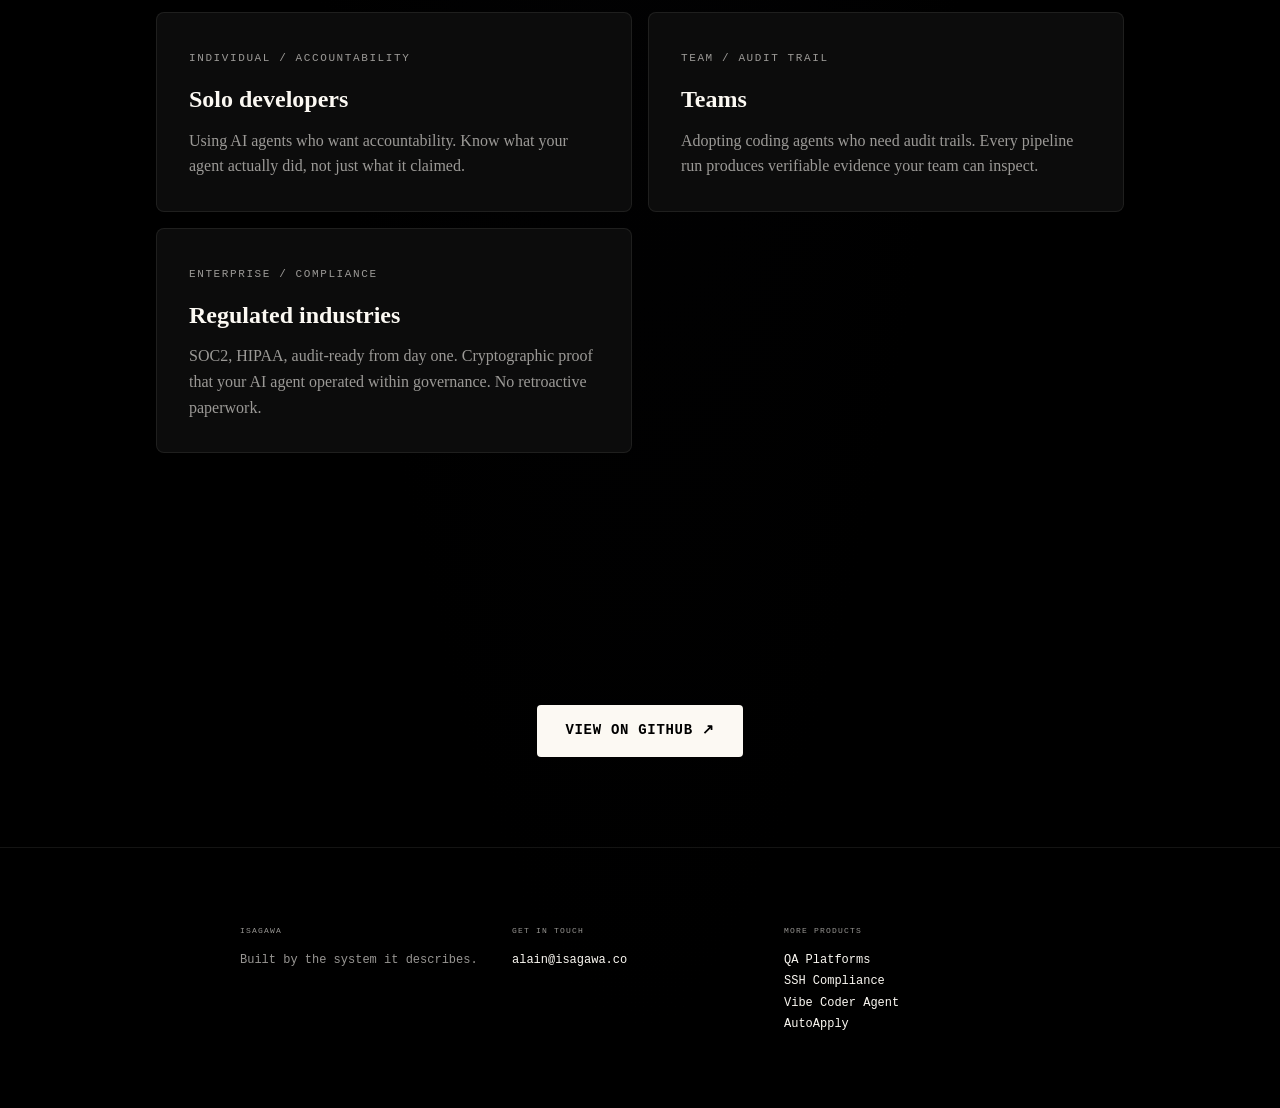
==== commit 189ca650: "fix: rename Apply Agent to AutoApply" ====
--- a/attestation.html
+++ b/attestation.html
@@ -24,7 +24,7 @@
           <a href="qa-platforms.html" role="menuitem">QA Platforms</a>
           <a href="ssh-compliance.html" role="menuitem">SSH Compliance</a>
           <a href="vibe-coder.html" role="menuitem">Vibe Coder</a>
-          <a href="job-application.html" role="menuitem">Apply Agent</a>
+          <a href="job-application.html" role="menuitem">AutoApply</a>
         </div>
       </div>
       <a href="story.html">The Story</a>
@@ -239,7 +239,7 @@
         <a href="qa-platforms.html">QA Platforms</a>
         <a href="ssh-compliance.html">SSH Compliance</a>
         <a href="vibe-coder.html">Vibe Coder Agent</a>
-        <a href="job-application.html">Apply Agent</a>
+        <a href="job-application.html">AutoApply</a>
       </div>
     </div>
   </footer>
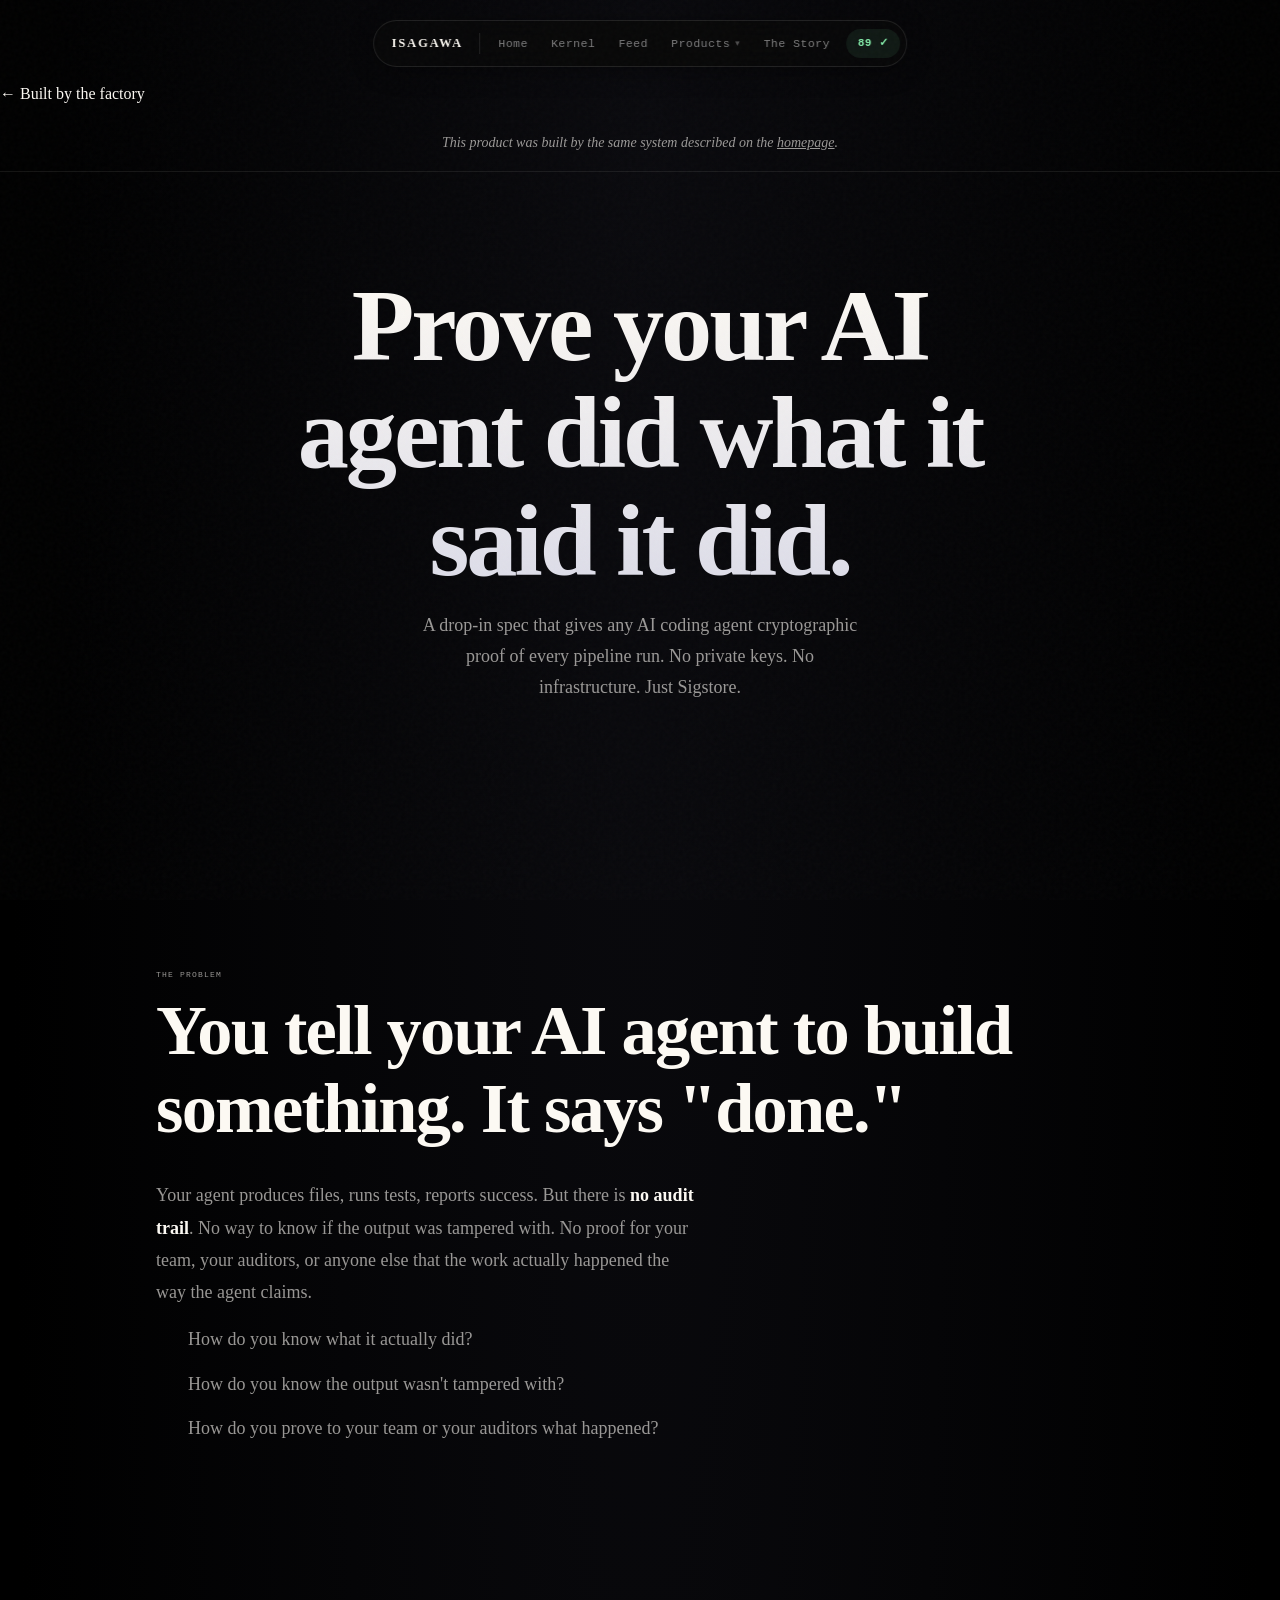
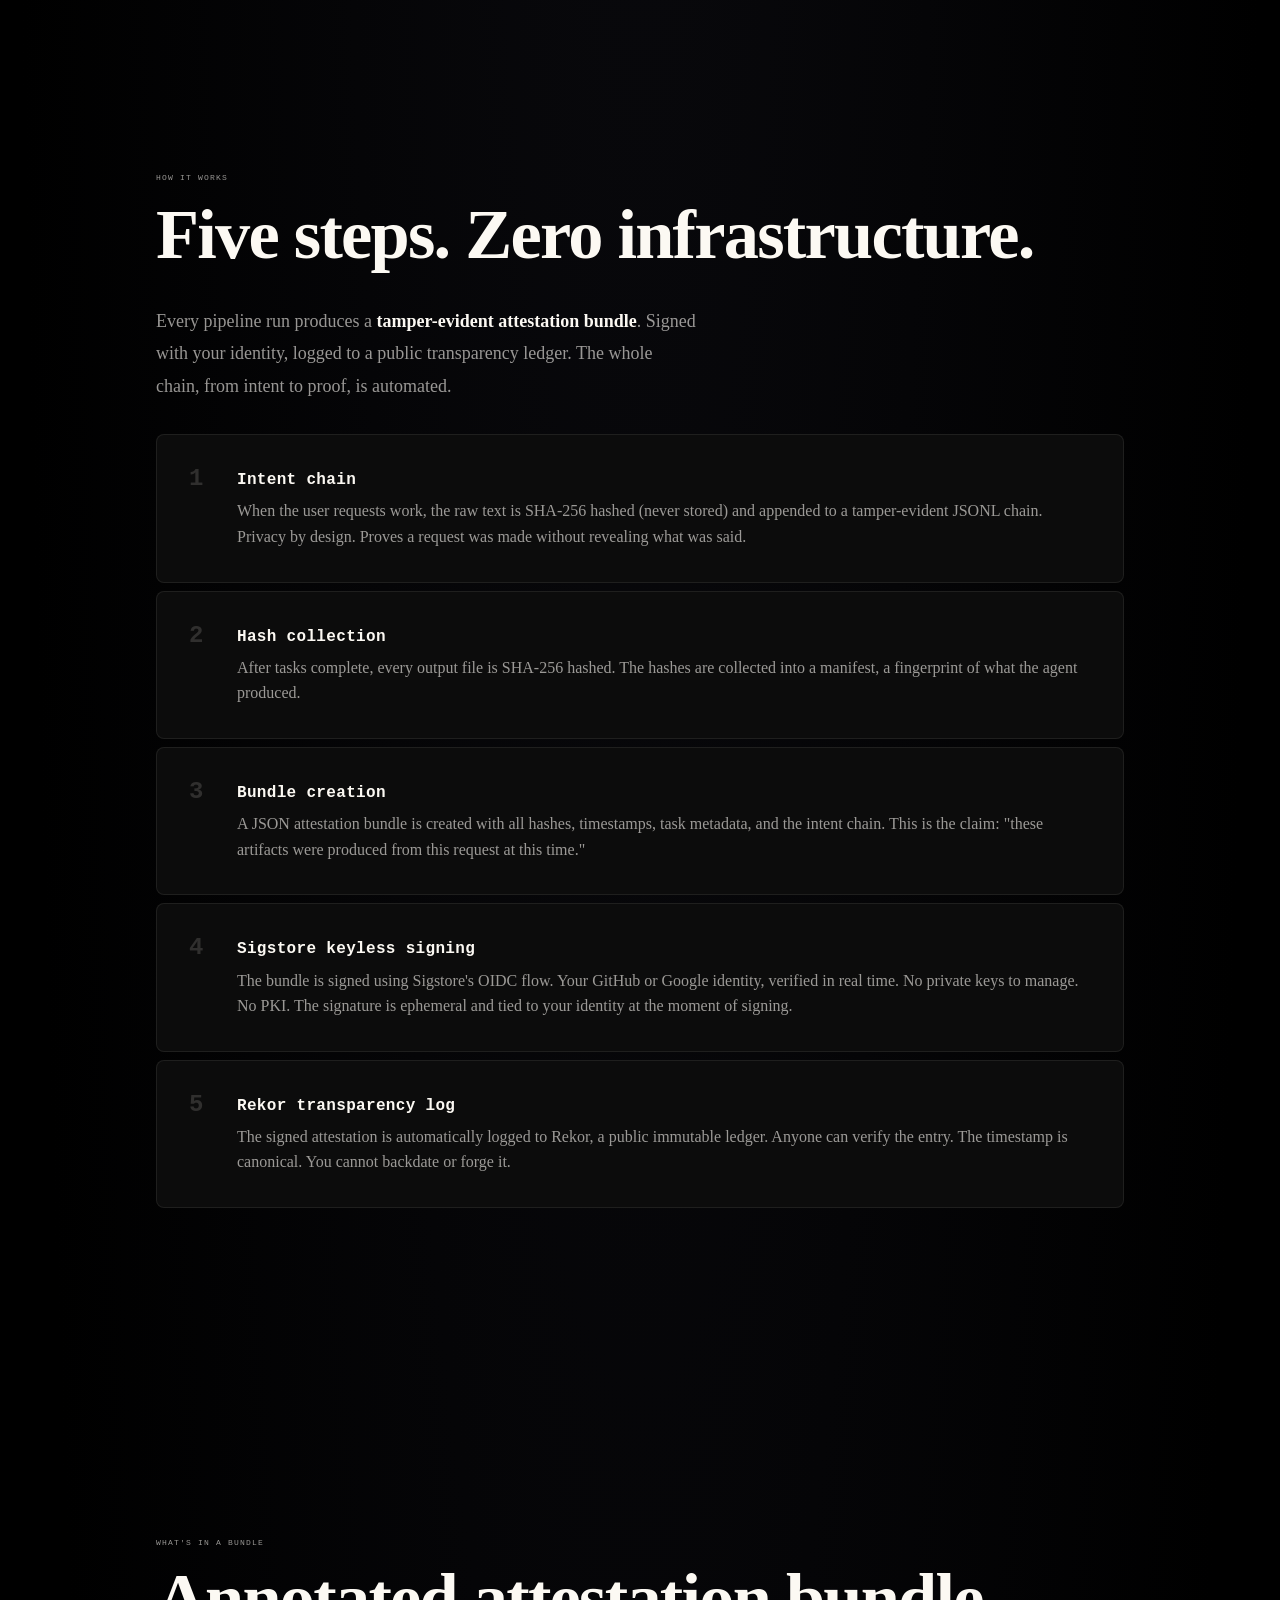
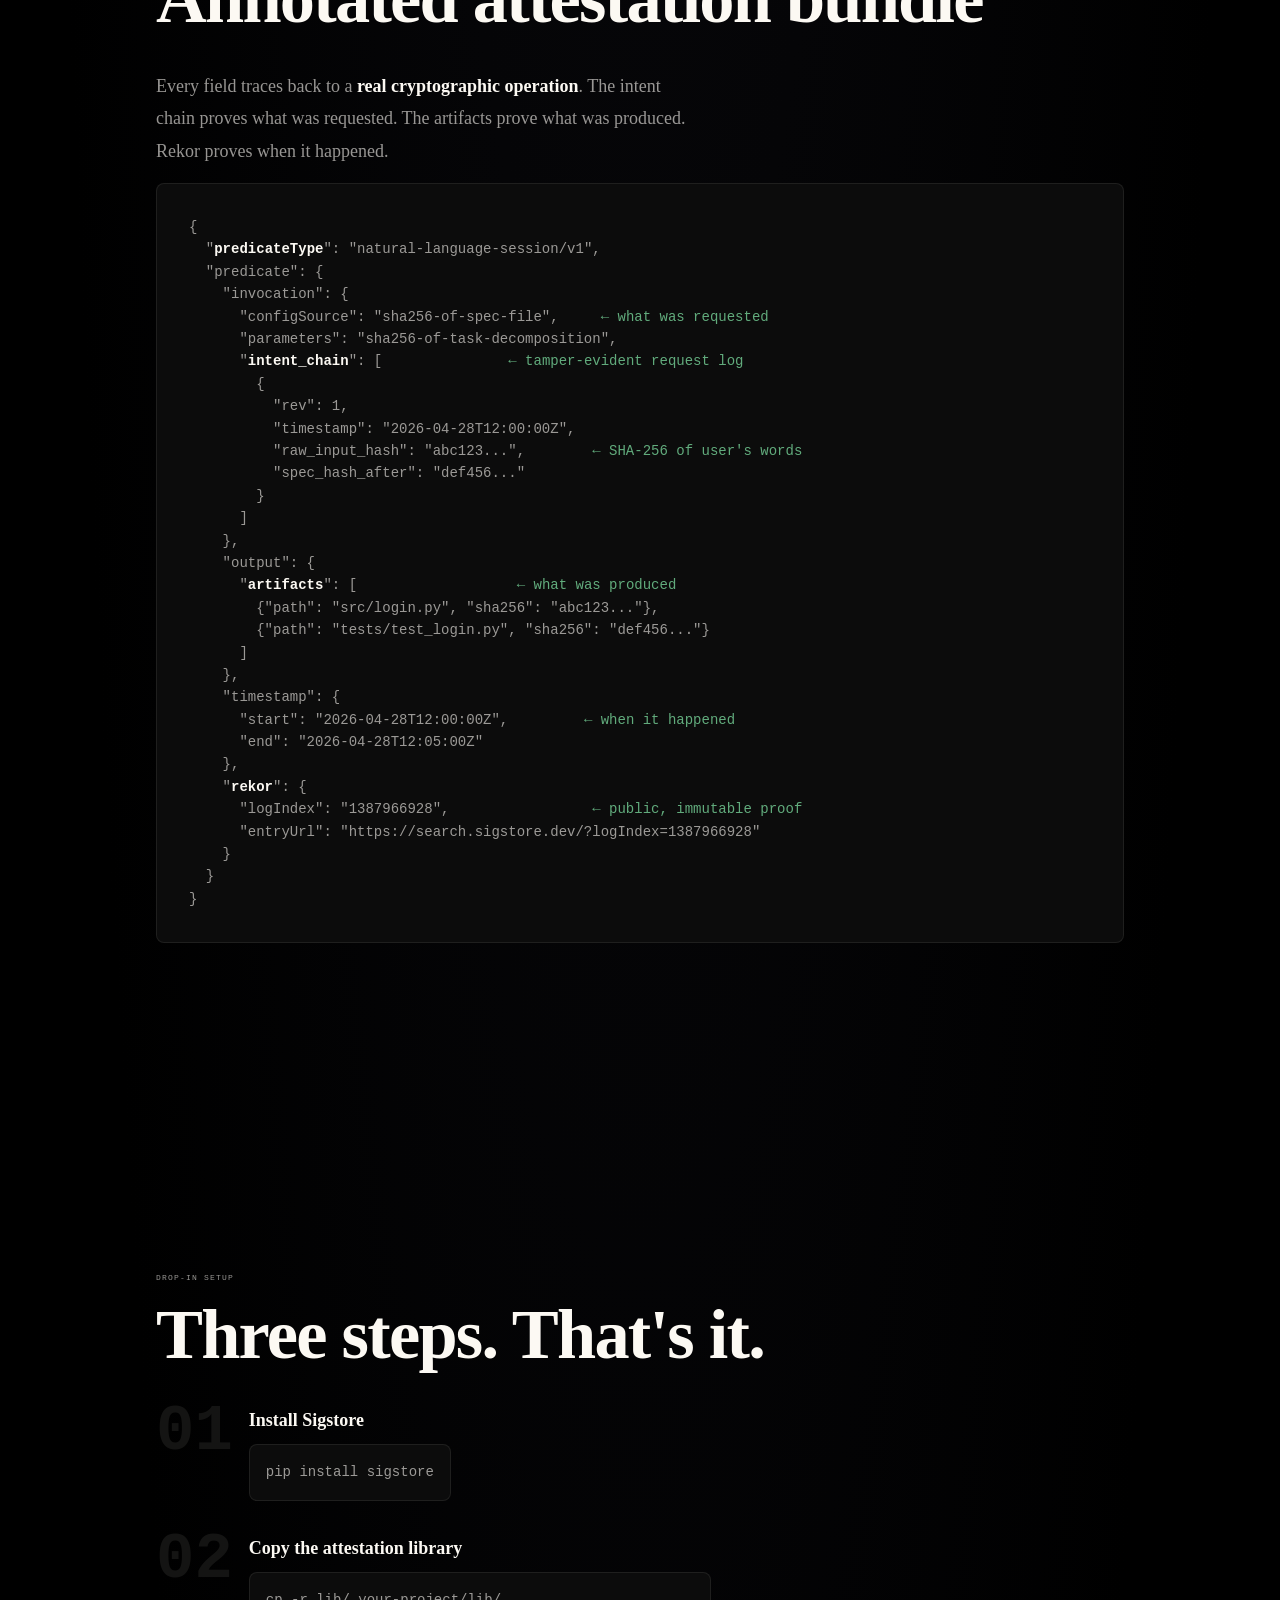
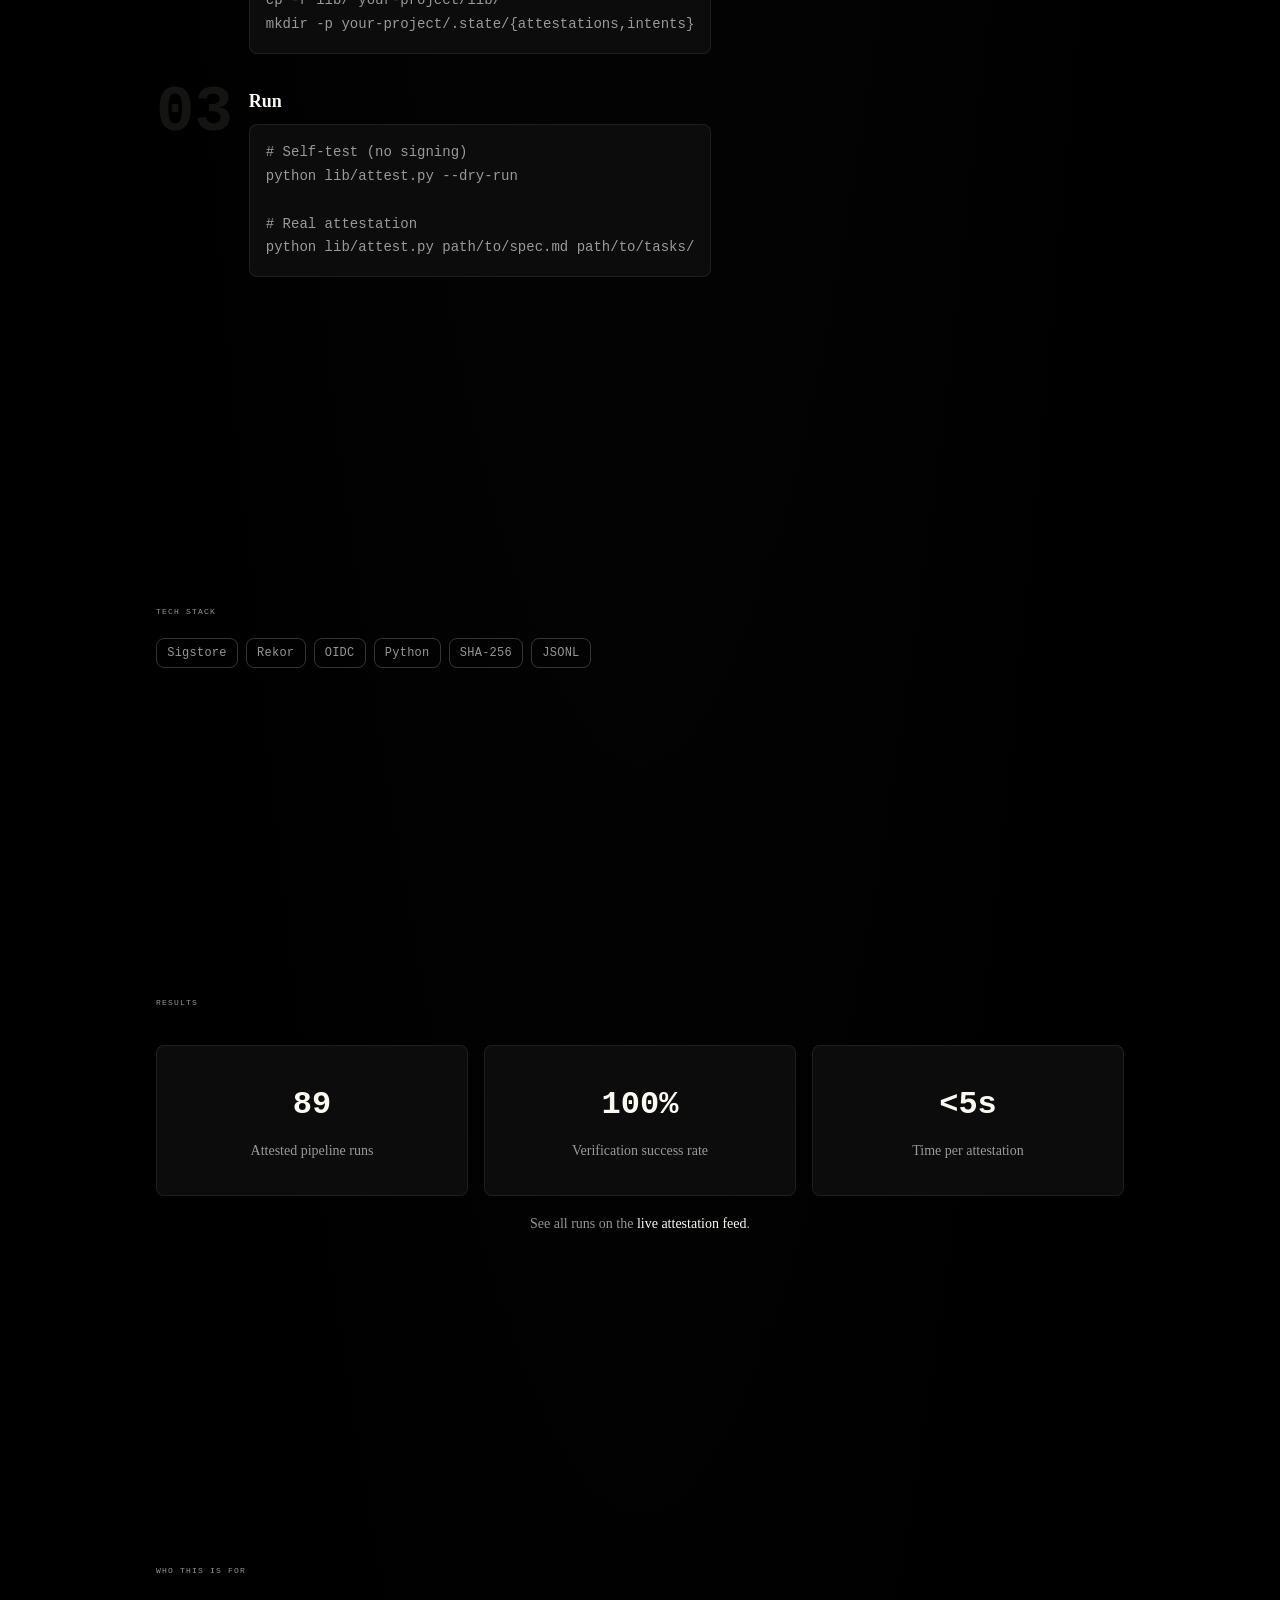
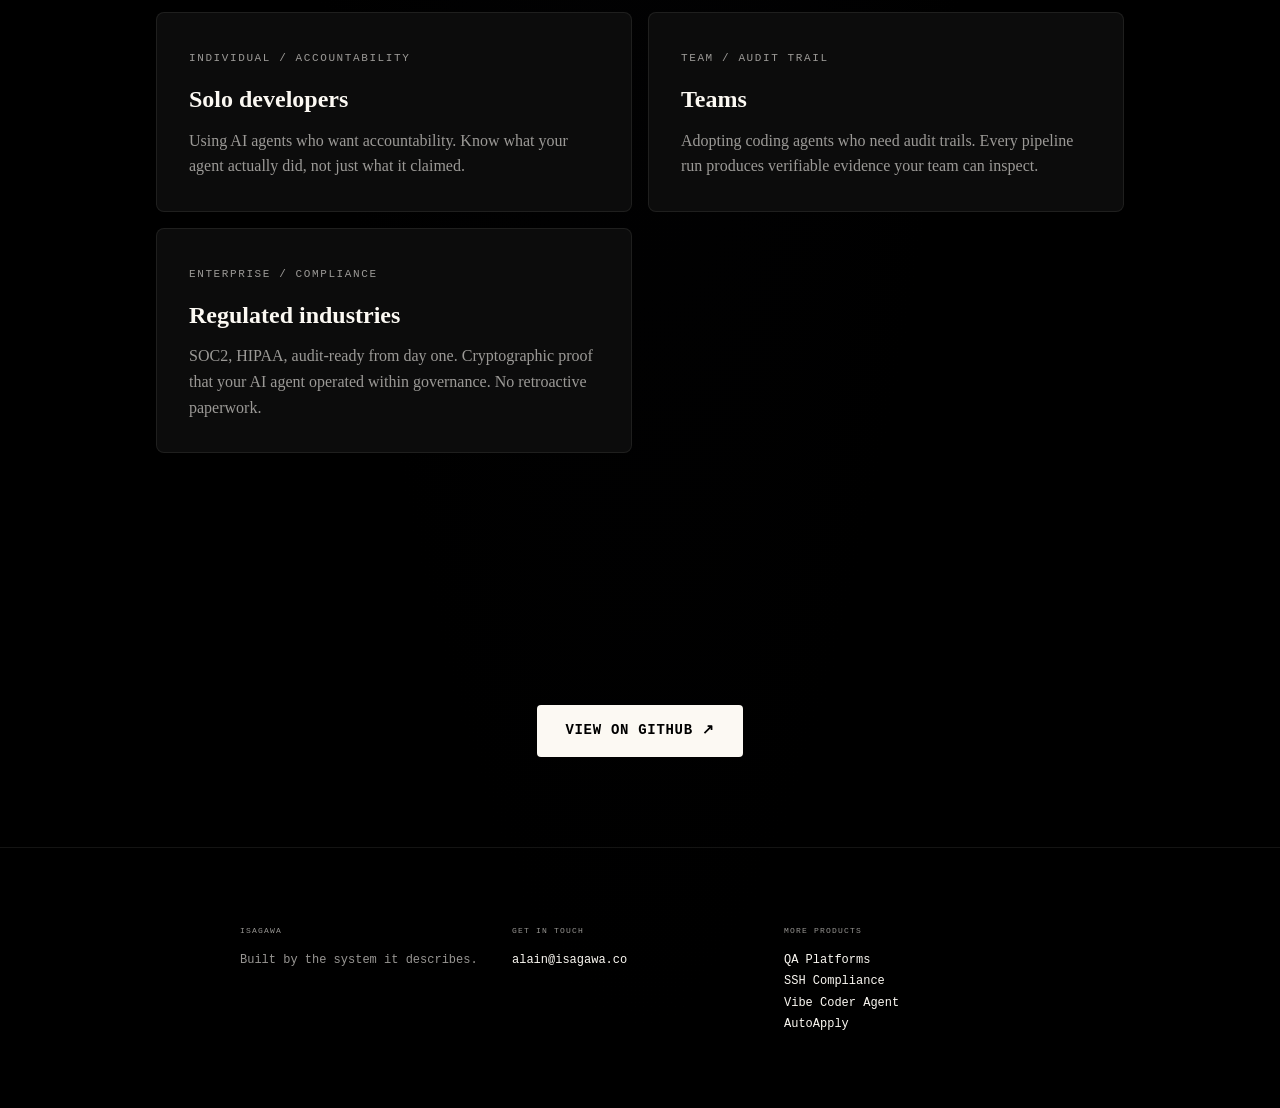
==== commit 47bc5790: "fix: add missing meta tags + Kernel nav link across all pages Cleanup pass after pipeline 130 — five" ====
--- a/attestation.html
+++ b/attestation.html
@@ -14,6 +14,7 @@
     <a href="index.html" class="pill-nav__logo">ISAGAWA</a>
     <div class="pill-nav__items">
       <a href="index.html">Home</a>
+      <a href="kernel.html">Kernel</a>
       <a href="feed.html">Feed</a>
       <div class="pill-nav__dropdown">
         <button class="pill-nav__dropdown-trigger" aria-expanded="false" aria-haspopup="true">
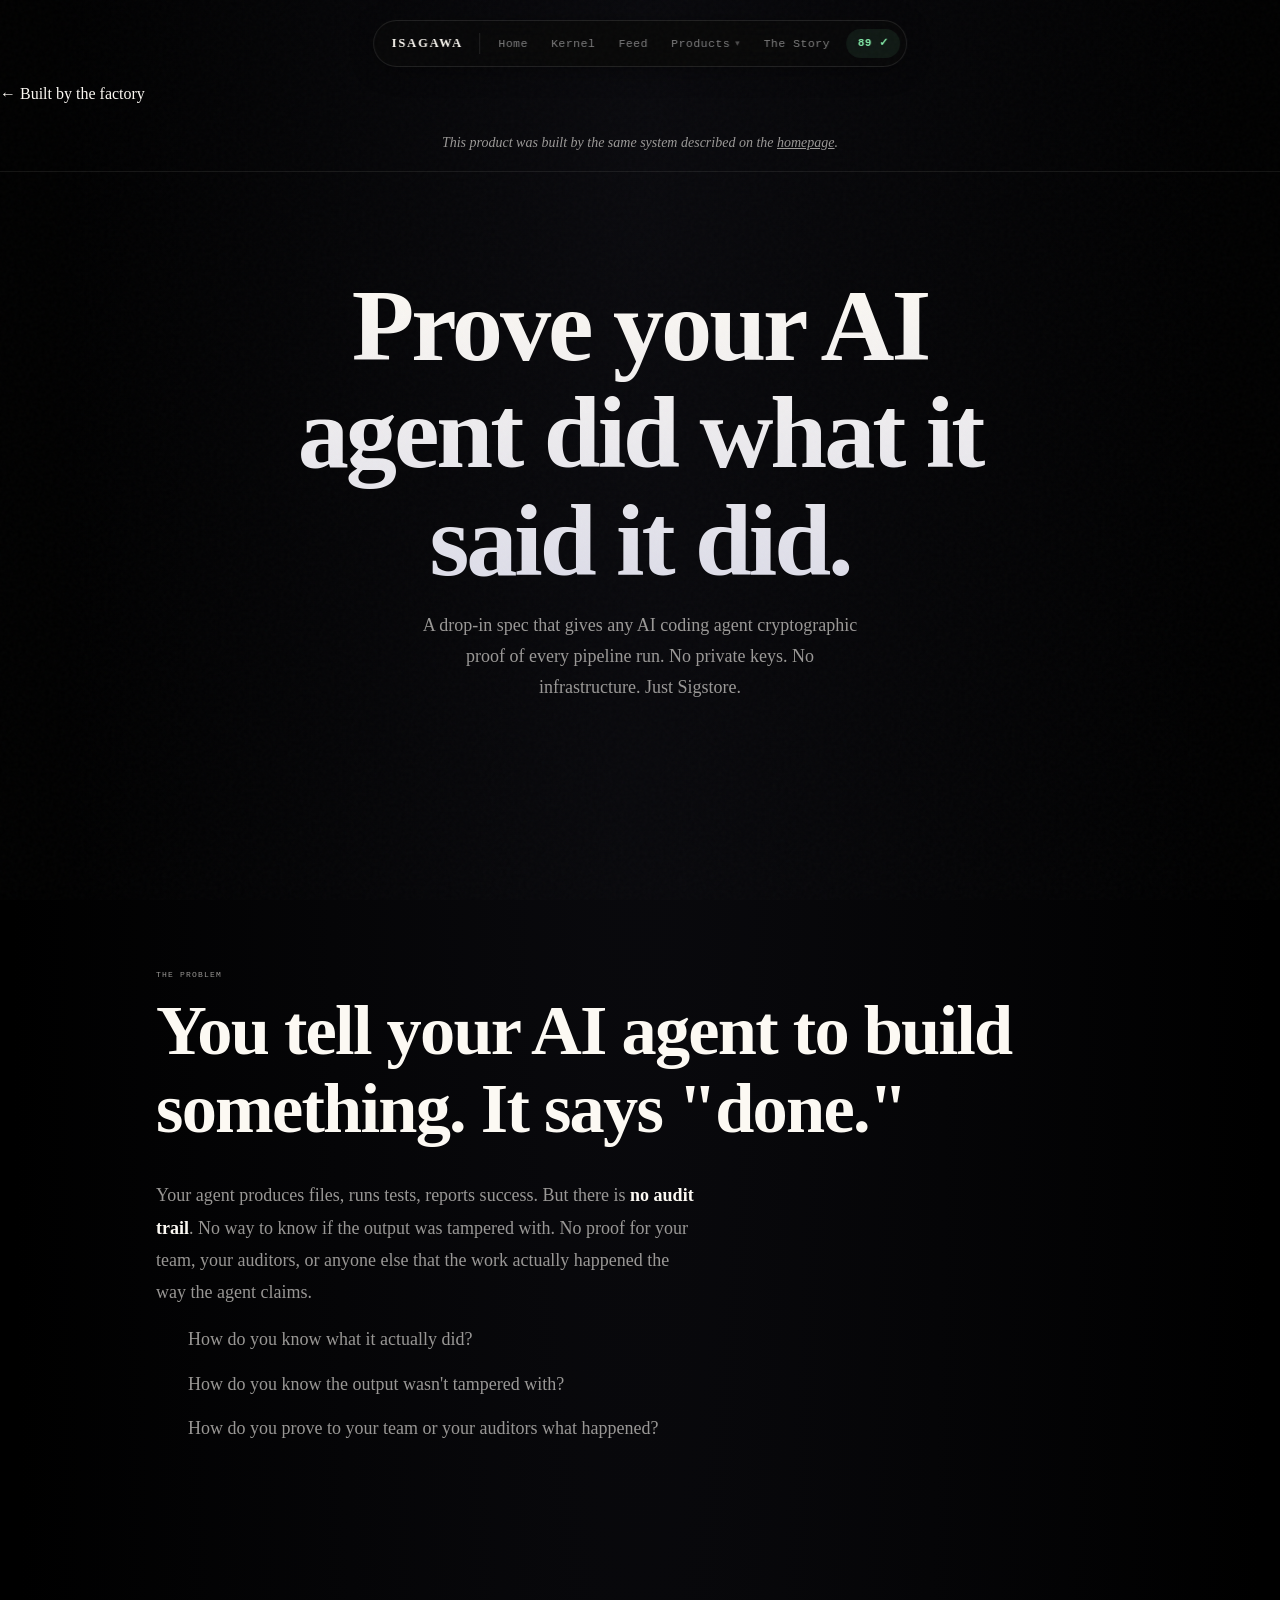
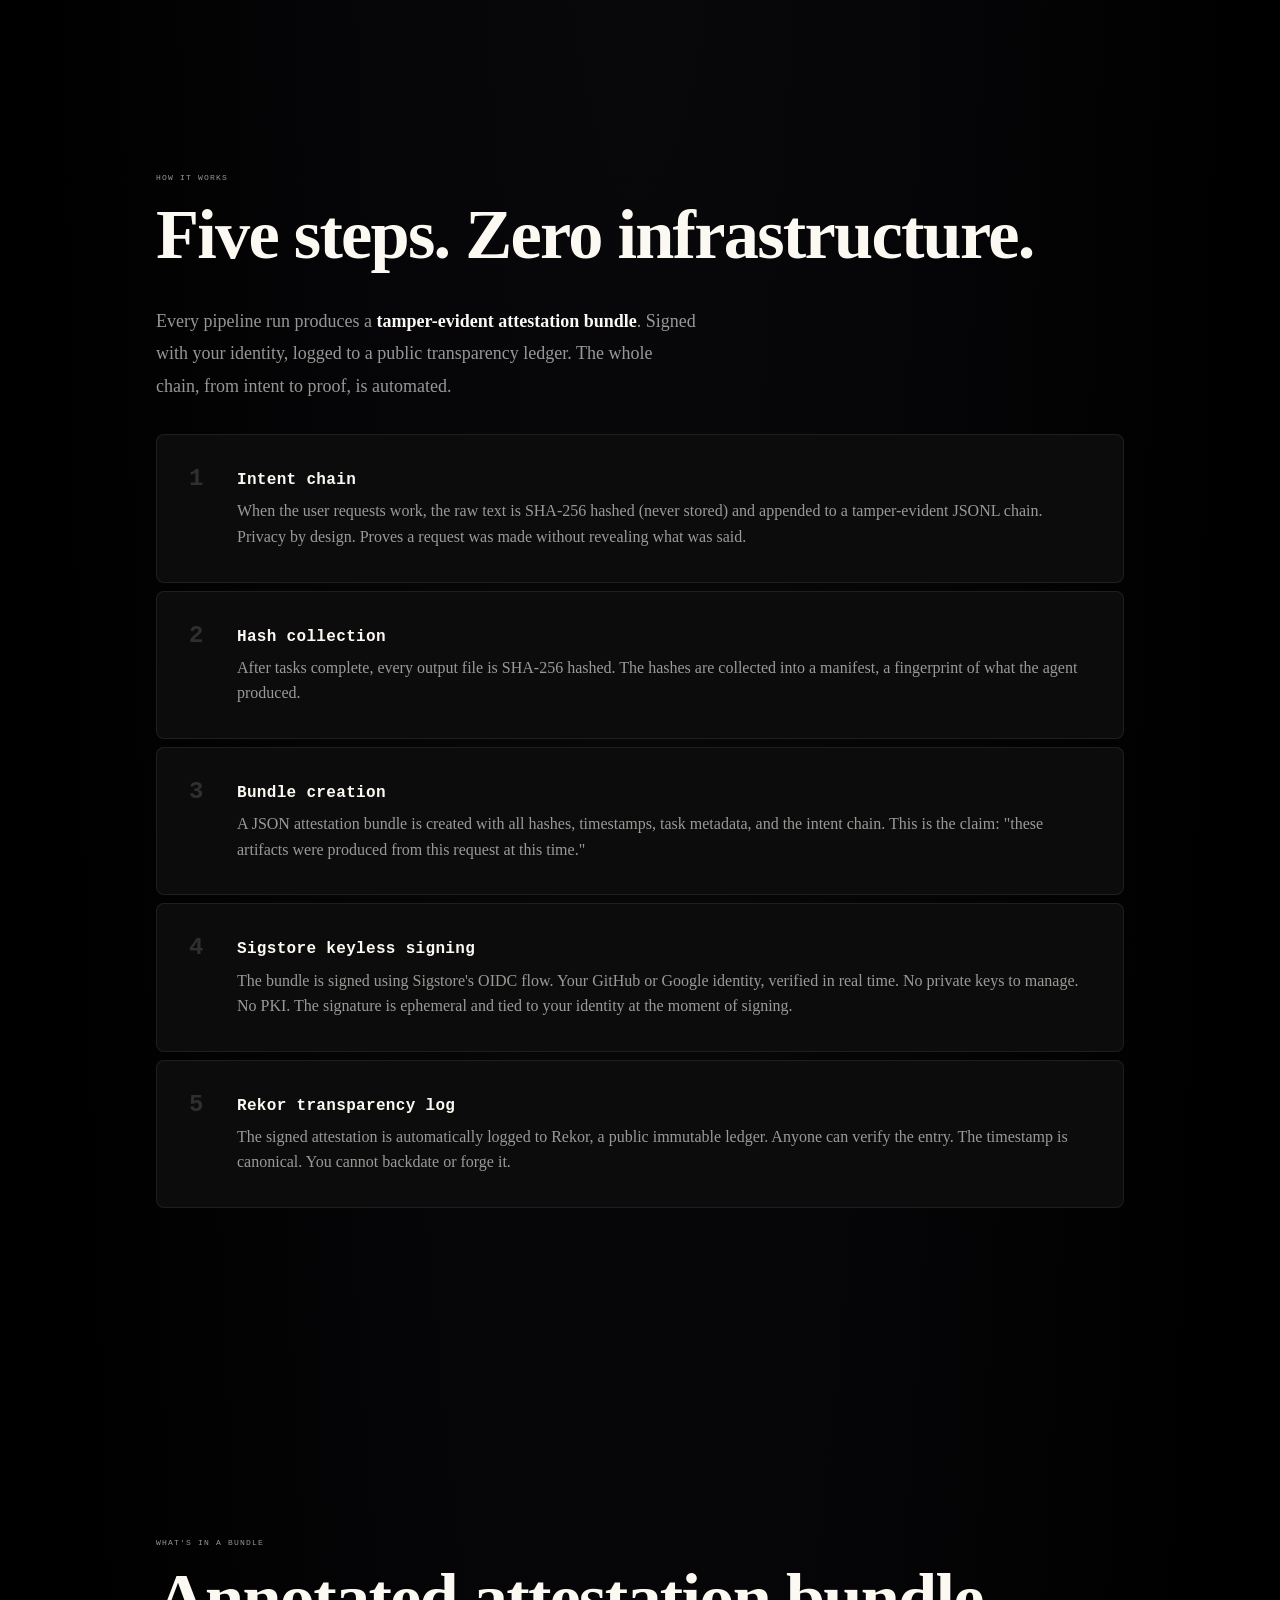
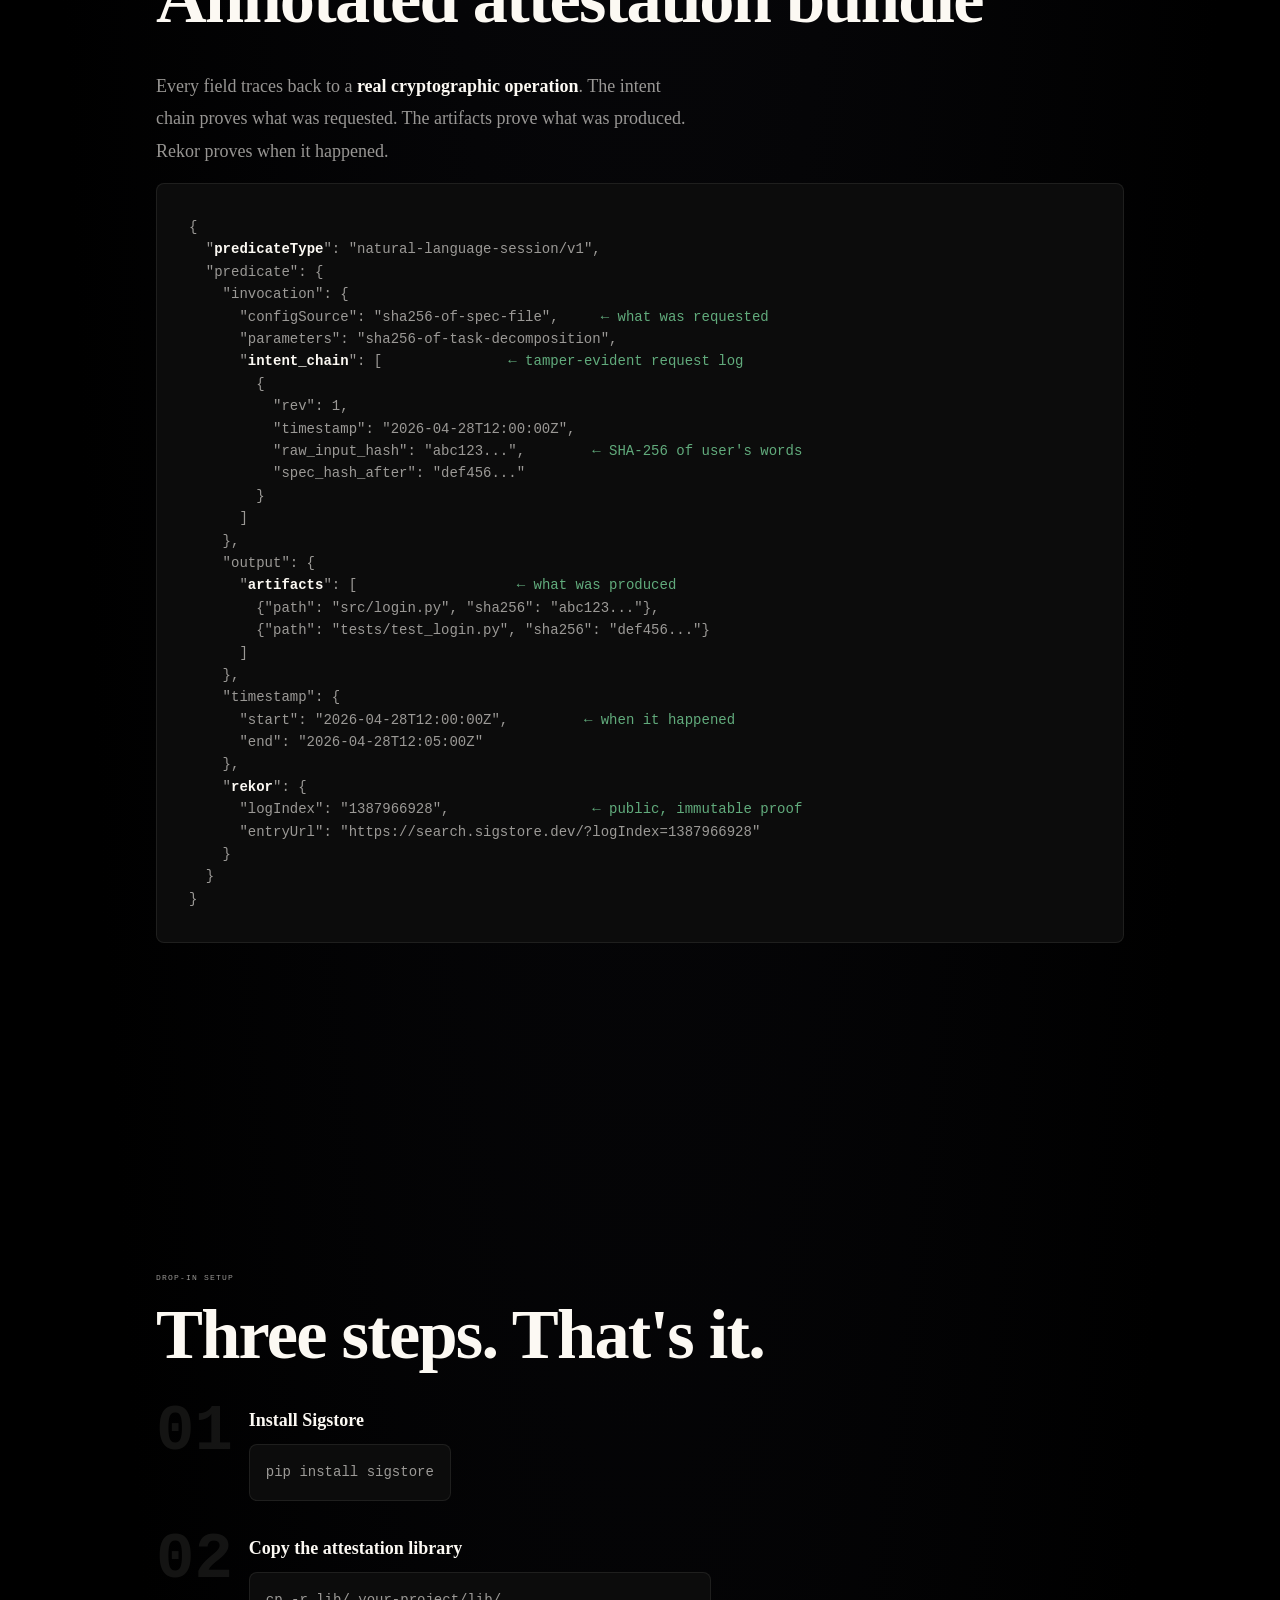
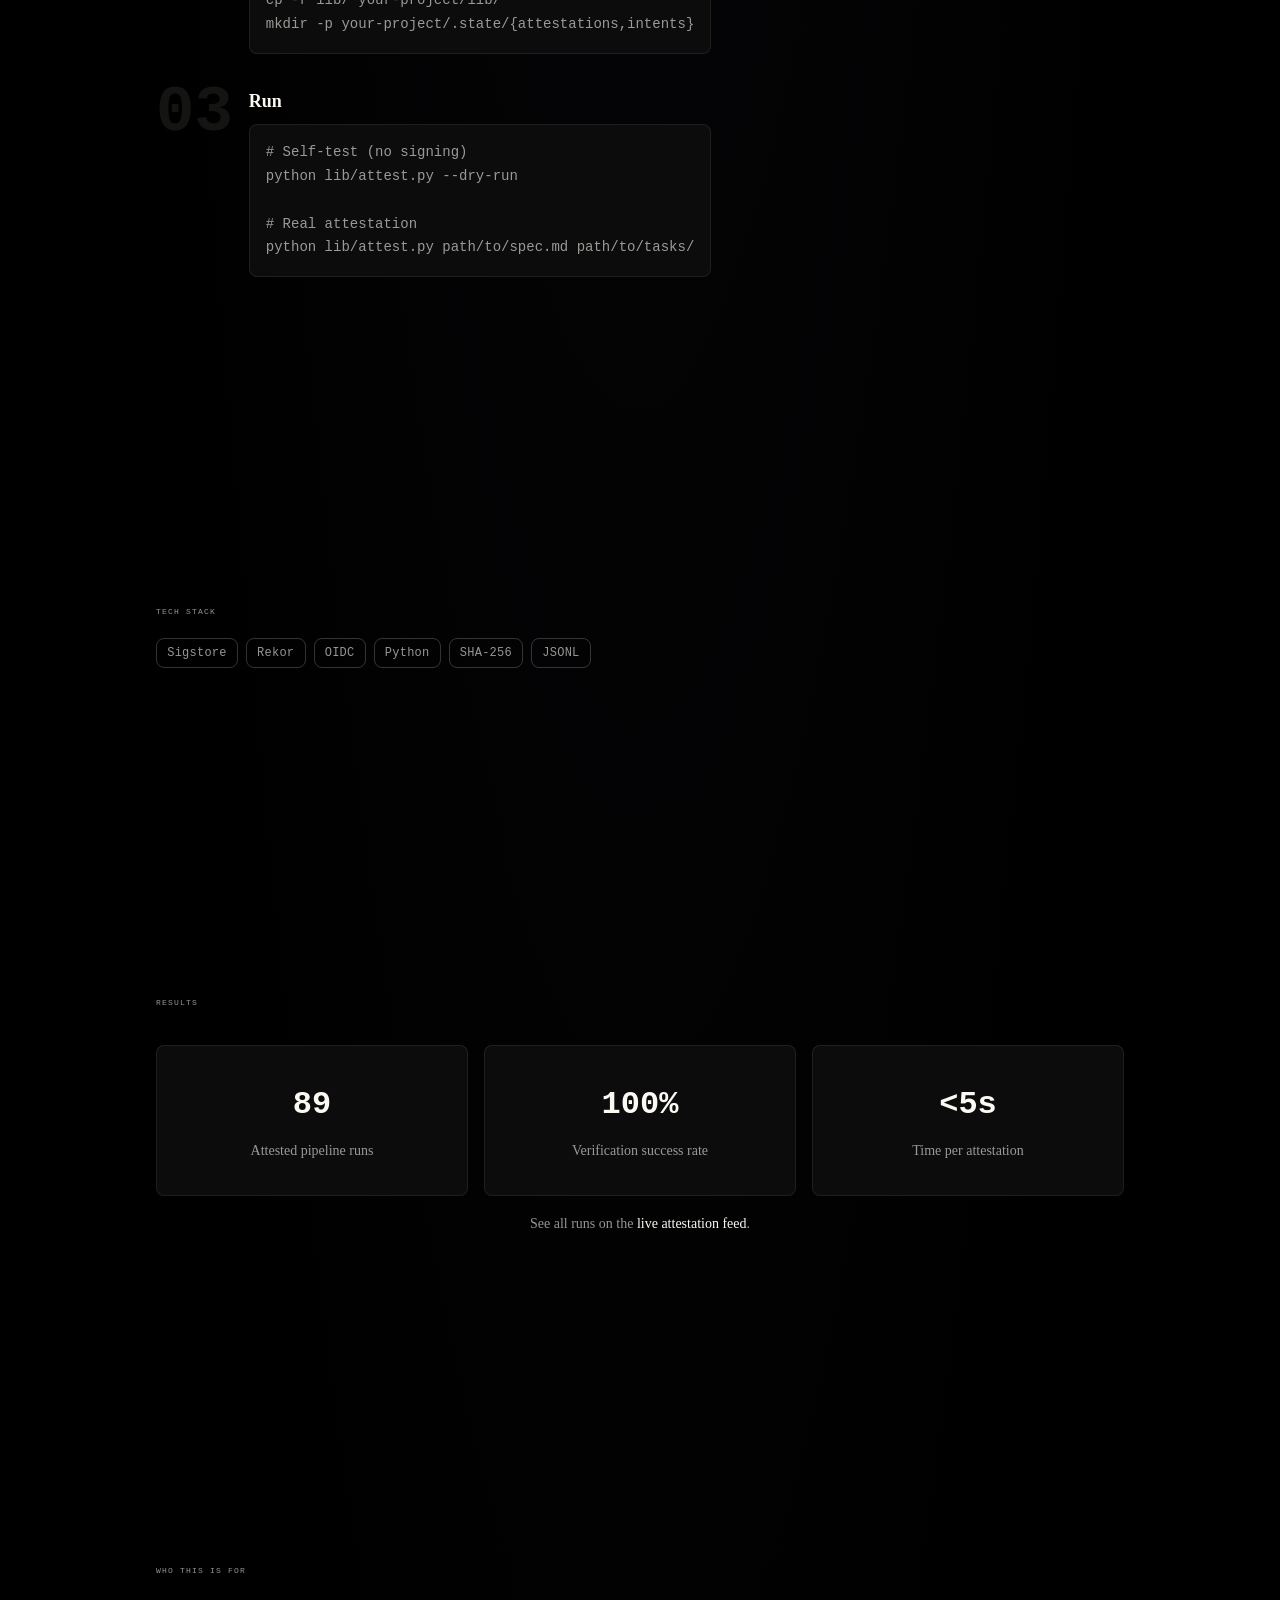
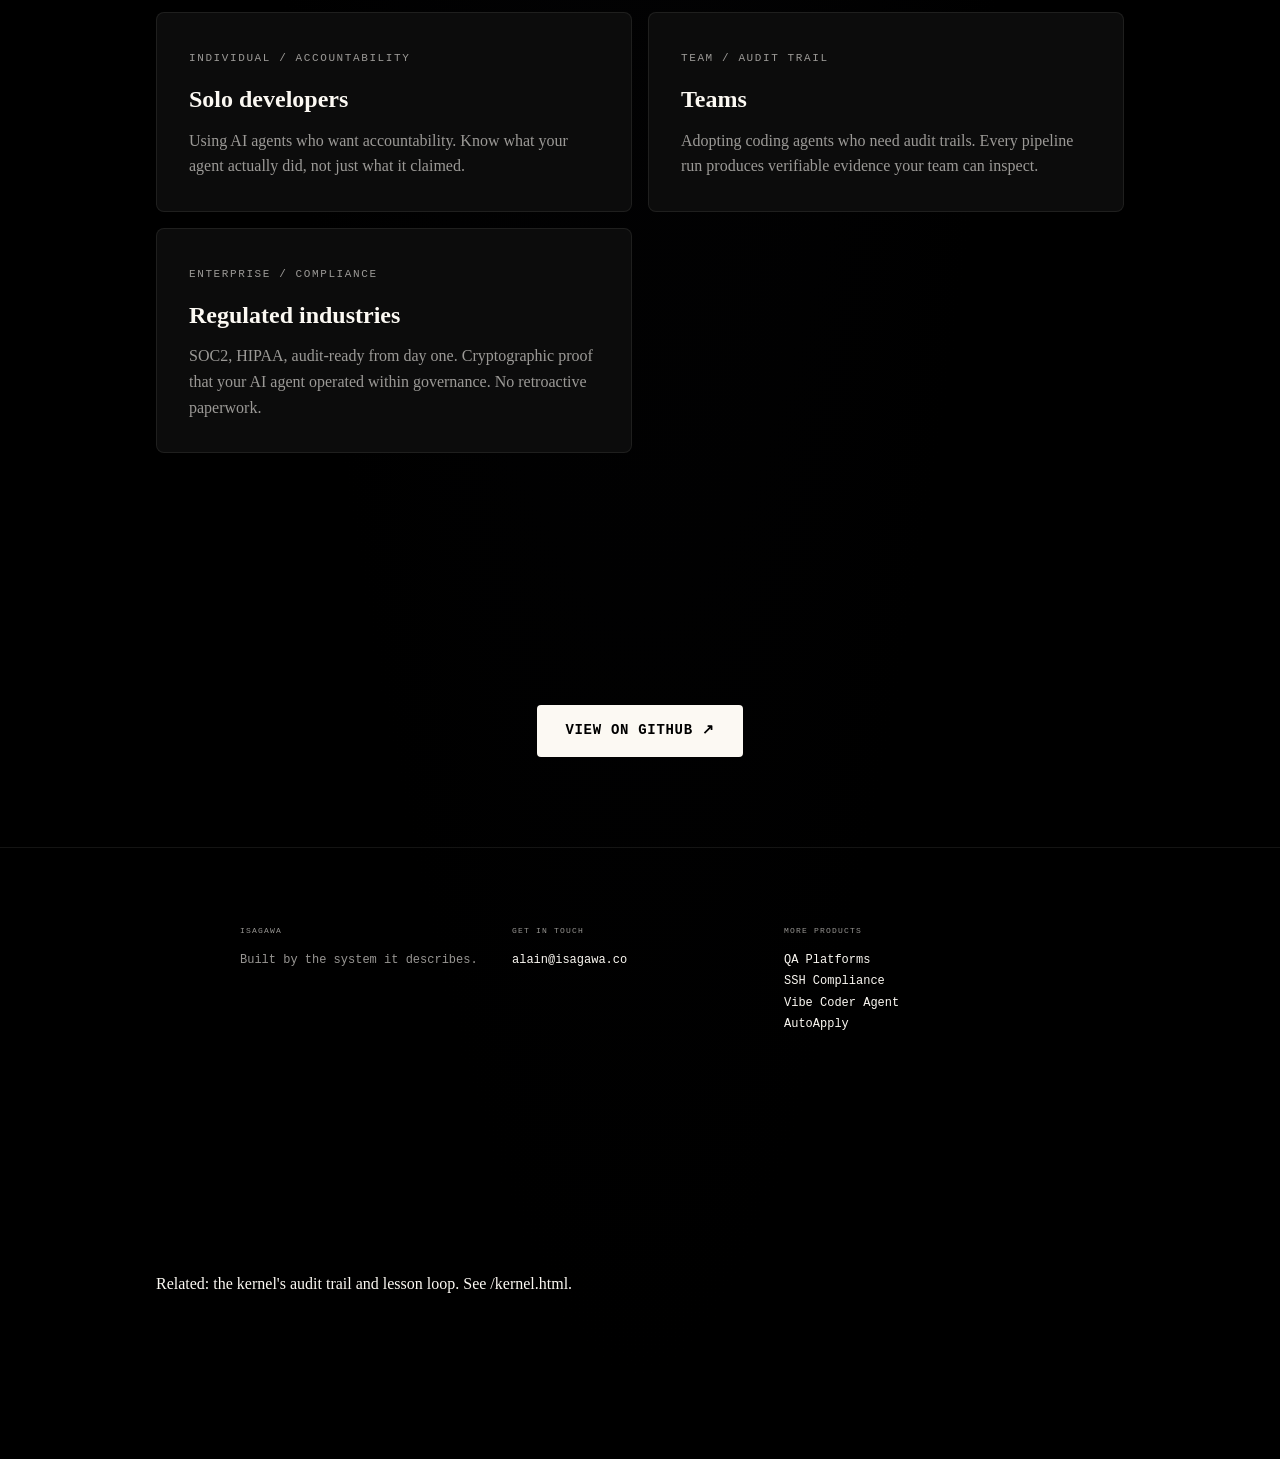
==== commit 6e75ba93: "feat: add kernel.html landing page + cross-links Adds dedicated kernel landing page with hero, loop " ====
--- a/attestation.html
+++ b/attestation.html
@@ -261,6 +261,7 @@
       .catch(function() {});
   })();
   </script>
+  <section class="page-section see-also"><p>Related: the kernel's audit trail and lesson loop. <a href="kernel.html">See /kernel.html</a>.</p></section>
   <script src="pill-nav.js"></script>
 </body>
 </html>
--- a/attestation.css
+++ b/attestation.css
@@ -28,7 +28,7 @@
 a { color: var(--accent); text-decoration: none; }
 a:hover { color: var(--accent-hover); }
 
-/* Nav — fixed, blurred, matches main site */
+/* Nav - fixed, blurred, matches main site */
 .site-header { position: fixed; top: 0; left: 0; right: 0; z-index: 100; background: rgba(0, 0, 0, 0.9); backdrop-filter: blur(8px); border-bottom: 1px solid var(--border-subtle); }
 .nav { display: flex; align-items: center; justify-content: space-between; padding: var(--space-sm) var(--space-md); max-width: 1920px; margin: 0 auto; }
 .nav__logo { font-family: var(--font-heading); font-size: var(--text-lg); font-weight: 700; color: var(--accent); text-decoration: none; letter-spacing: 0.2em; }
@@ -39,7 +39,7 @@
 .attested-counter a:hover { color: rgb(134, 239, 172); }
 .counter-number { font-weight: 700; }
 
-/* Sections — generous padding like main site */
+/* Sections - generous padding like main site */
 .page-section { padding: clamp(8rem, 18vh, 18rem) var(--space-md); max-width: 1000px; margin: 0 auto; }
 .page-section__label { font-family: var(--font-mono); font-size: var(--text-xs); font-variant: all-small-caps; letter-spacing: 0.1em; color: var(--text-secondary); margin-bottom: var(--space-sm); }
 .page-section h2 { font-size: clamp(2.75rem, 5.5vw, 5rem); font-weight: 600; letter-spacing: -0.025em; line-height: 1.1; color: var(--text-primary); margin-bottom: var(--space-lg); }
@@ -55,12 +55,12 @@
 .hero h1 { font-size: clamp(3.5rem, 8vw, 7rem); font-weight: 600; letter-spacing: -0.03em; line-height: 1.05; background: linear-gradient(180deg, #fcf9f3 0%, #dcdce8 100%); -webkit-background-clip: text; -webkit-text-fill-color: transparent; background-clip: text; max-width: 16ch; margin-bottom: var(--space-md); }
 .hero__sub { font-size: clamp(1rem, 1.5vw, var(--text-lg)); color: var(--text-secondary); max-width: 50ch; }
 
-/* Problem — em-dash list */
+/* Problem - em-dash list */
 .problem-list { list-style: none; display: flex; flex-direction: column; gap: var(--space-md); margin-top: var(--space-md); }
 .problem-list li { padding-left: var(--space-lg); position: relative; color: var(--text-secondary); font-size: var(--text-lg); line-height: 1.6; }
 .problem-list li::before { content: none; }
 
-/* Evidence cards — matching main site */
+/* Evidence cards - matching main site */
 .evidence-grid { display: grid; grid-template-columns: repeat(2, 1fr); gap: var(--grid-gap); margin-top: var(--space-lg); }
 .evidence-card { background: var(--card-bg); border: 1px solid var(--card-border); border-radius: var(--card-radius); padding: var(--card-padding); transition: transform 250ms ease, border-color 250ms ease, box-shadow 250ms ease; }
 .evidence-card:hover { transform: translateY(-2px); border-color: rgba(252, 249, 243, 0.3); box-shadow: 0 4px 24px rgba(252, 249, 243, 0.06); }
@@ -69,7 +69,7 @@
 .evidence-card p { font-size: var(--text-base); color: var(--text-secondary); line-height: 1.6; }
 .evidence-stat { display: inline-block; font-family: var(--font-mono); font-size: var(--text-2xl); font-weight: 700; color: var(--accent); margin-bottom: var(--space-xs); }
 
-/* Flow steps — card-based */
+/* Flow steps - card-based */
 .flow-grid { display: flex; flex-direction: column; gap: var(--space-sm); margin-top: var(--space-lg); }
 .flow-card { display: flex; align-items: flex-start; gap: var(--space-md); background: var(--card-bg); border: 1px solid var(--card-border); border-radius: var(--card-radius); padding: var(--space-lg); transition: border-color 250ms ease; }
 .flow-card:hover { border-color: rgba(252, 249, 243, 0.2); }
@@ -94,7 +94,7 @@
 .badges { display: flex; flex-wrap: wrap; gap: var(--space-sm); margin-top: var(--space-md); }
 .badge { font-family: var(--font-mono); font-size: var(--text-xs); color: var(--text-secondary); border: 1px solid var(--border-strong); border-radius: var(--card-radius); padding: 0.35em 0.85em; letter-spacing: 0.02em; }
 
-/* Results — stat cards */
+/* Results - stat cards */
 .results-grid { display: grid; grid-template-columns: repeat(3, 1fr); gap: var(--grid-gap); margin-top: var(--space-lg); }
 .result-card { background: var(--card-bg); border: 1px solid var(--card-border); border-radius: var(--card-radius); padding: var(--card-padding); text-align: center; transition: border-color 250ms ease; }
 .result-card:hover { border-color: rgba(252, 249, 243, 0.2); }
--- a/pill-nav.css
+++ b/pill-nav.css
@@ -1,5 +1,5 @@
 /* =============================================
-   PILL NAV — Floating centered nav (all pages)
+   PILL NAV - Floating centered nav (all pages)
    ============================================= */
 
 /* Hide old hamburger header */
@@ -146,7 +146,7 @@
   background: rgba(134, 239, 172, 0.14);
 }
 
-/* Content spacing — push first elements below pill */
+/* Content spacing - push first elements below pill */
 .factory-origin { margin-top: 5rem; }
 .loop-badge     { margin-top: 0.5rem; }
 
